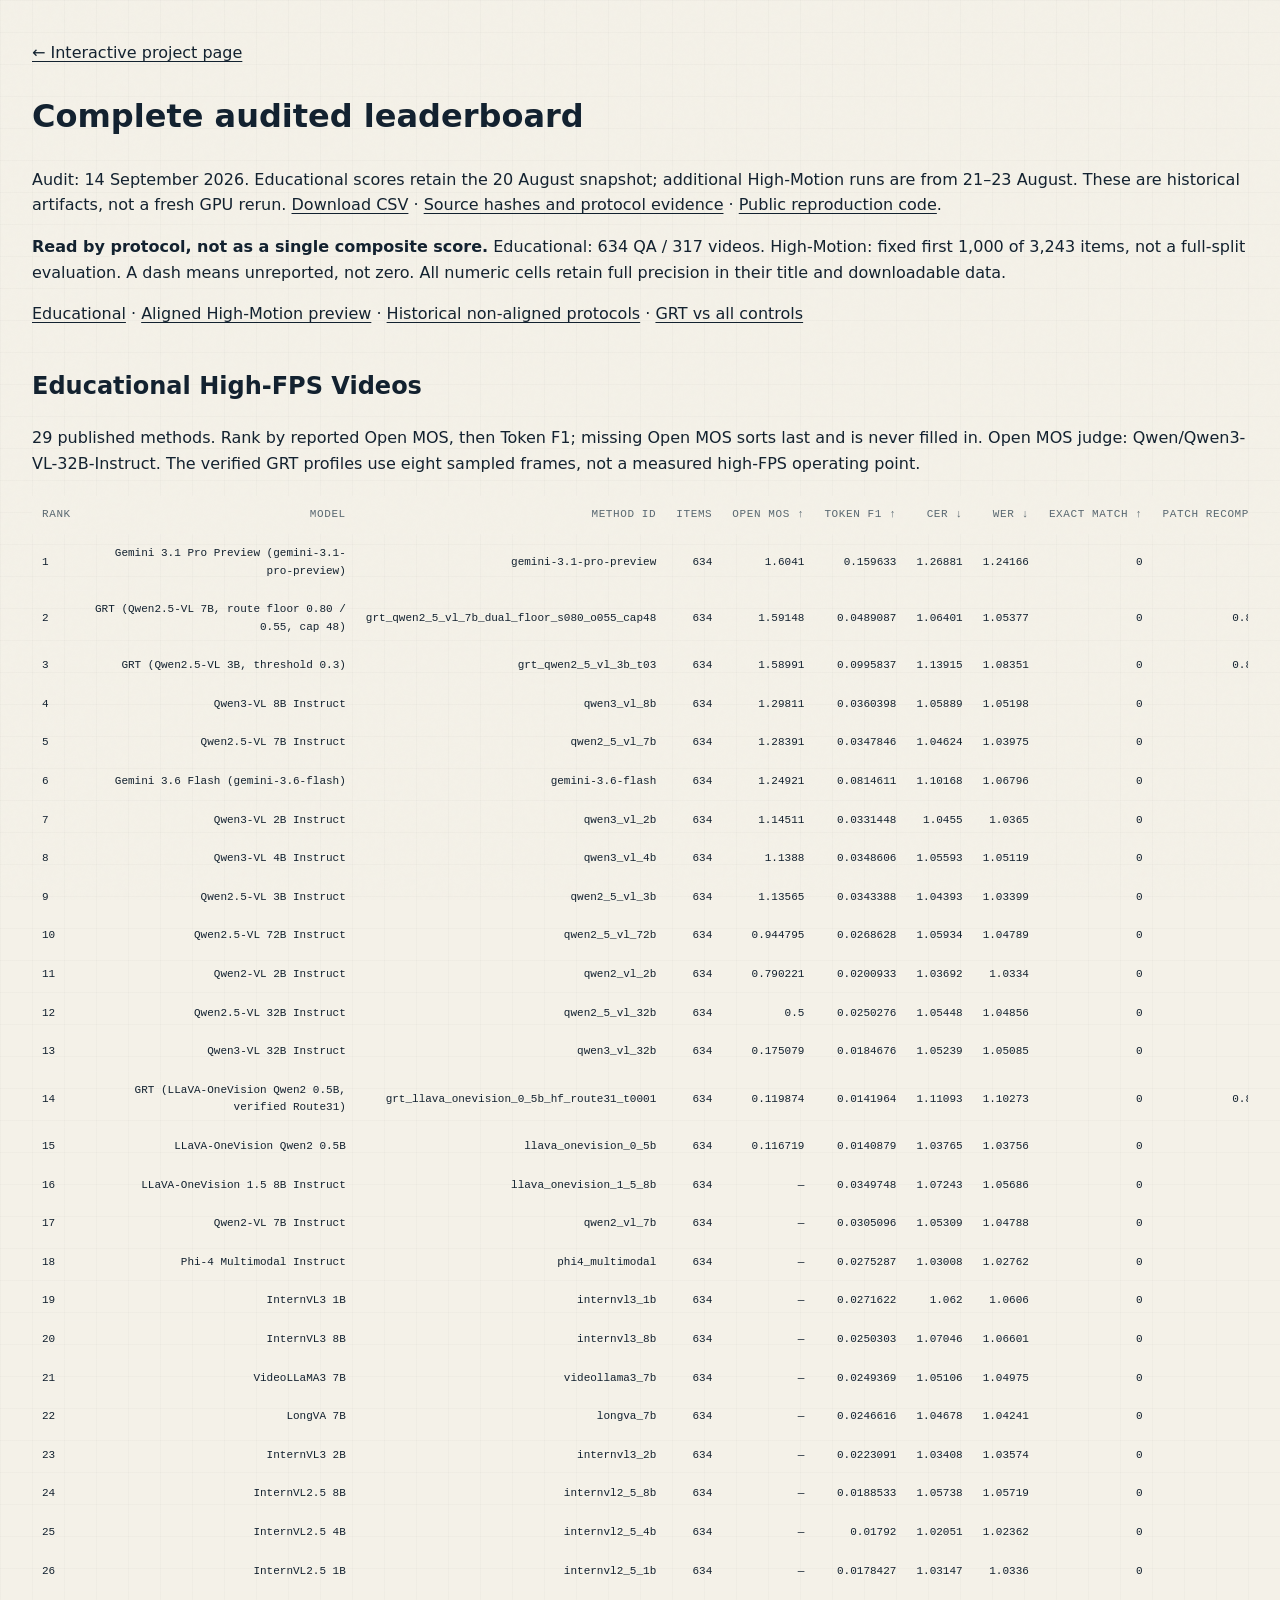
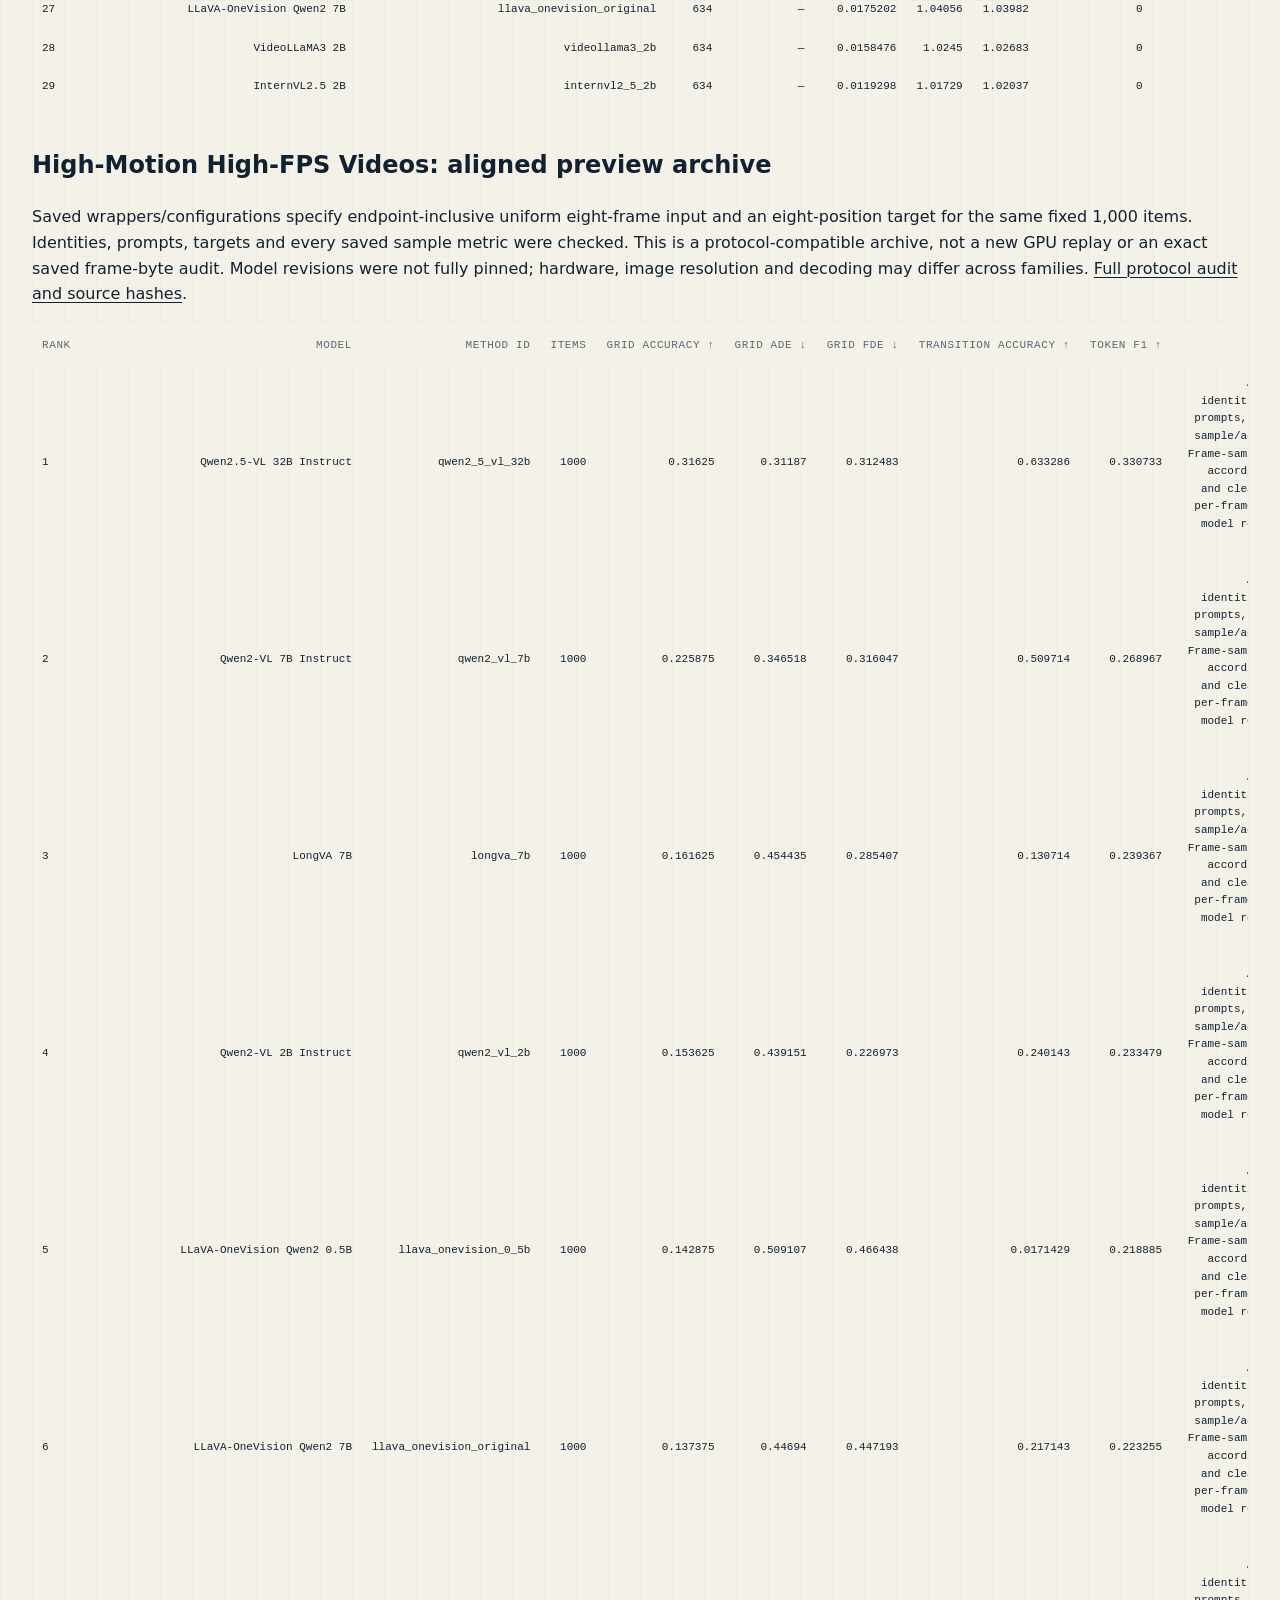
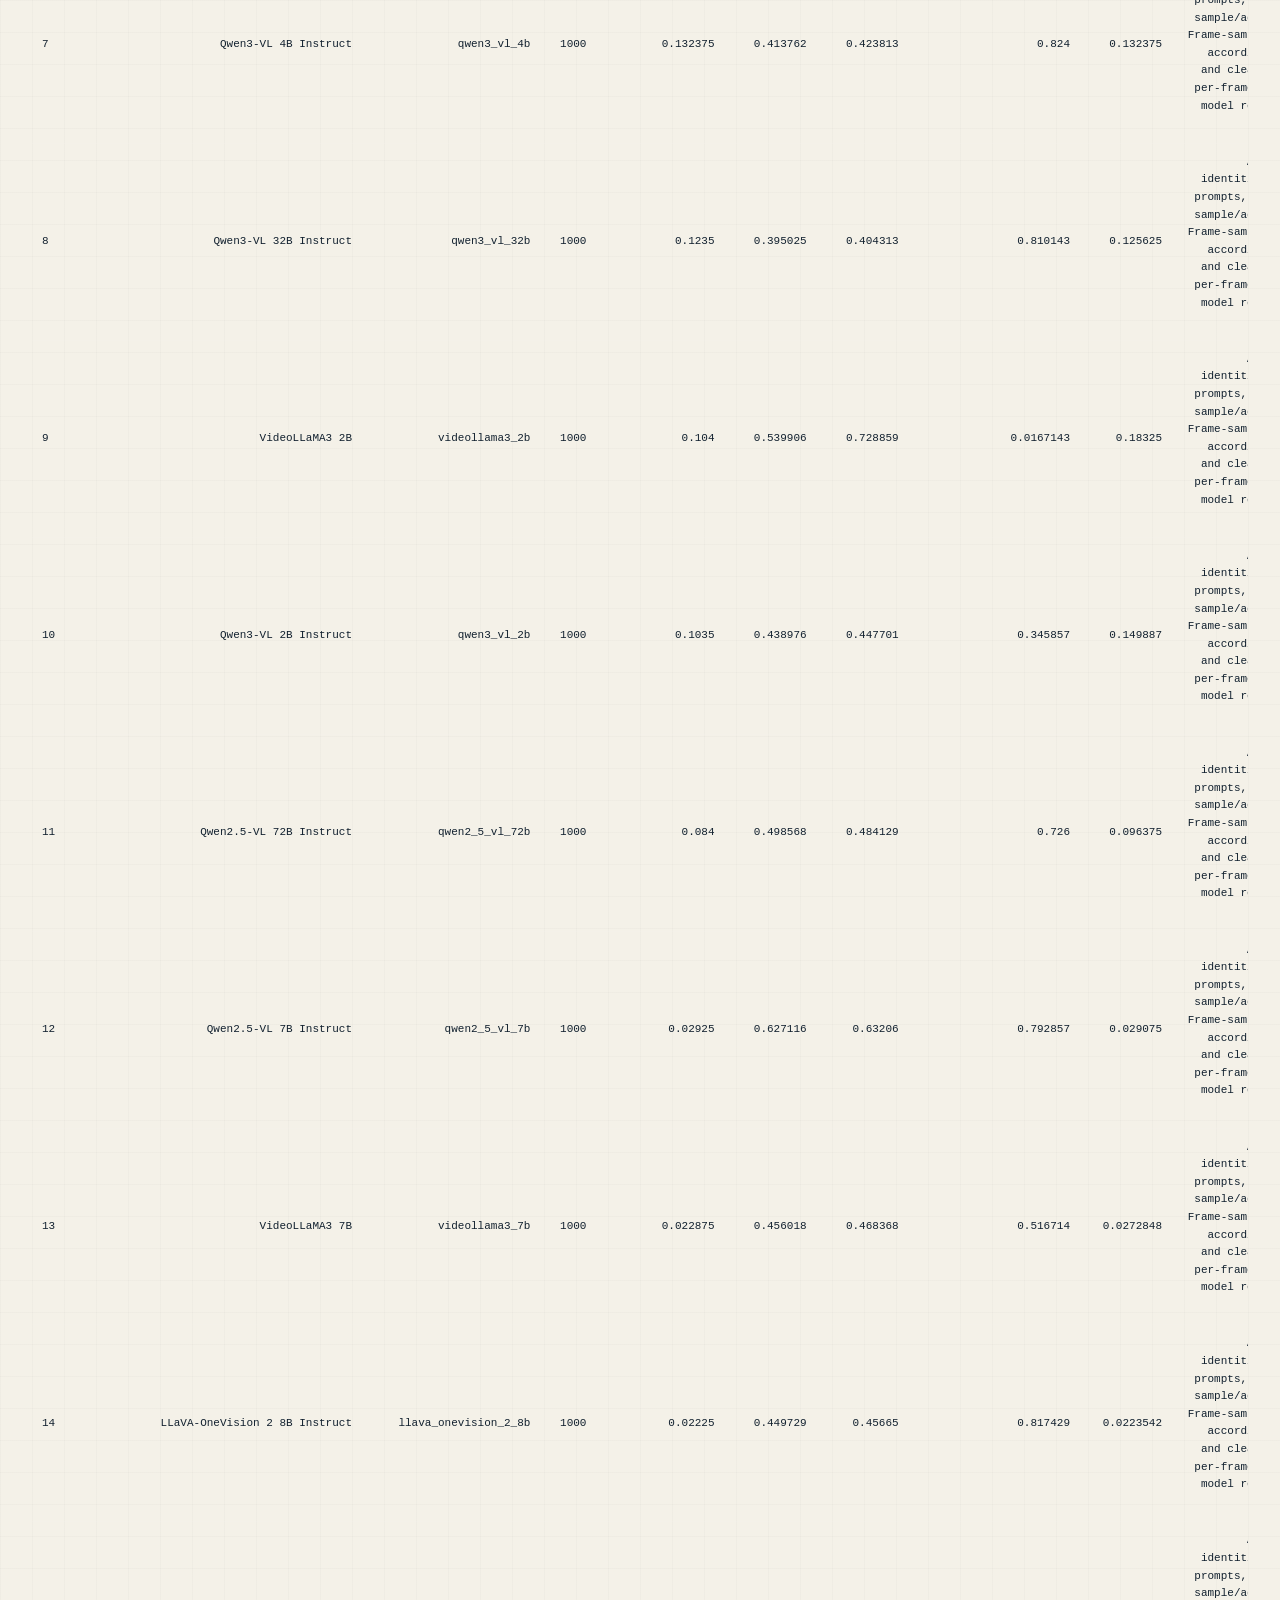
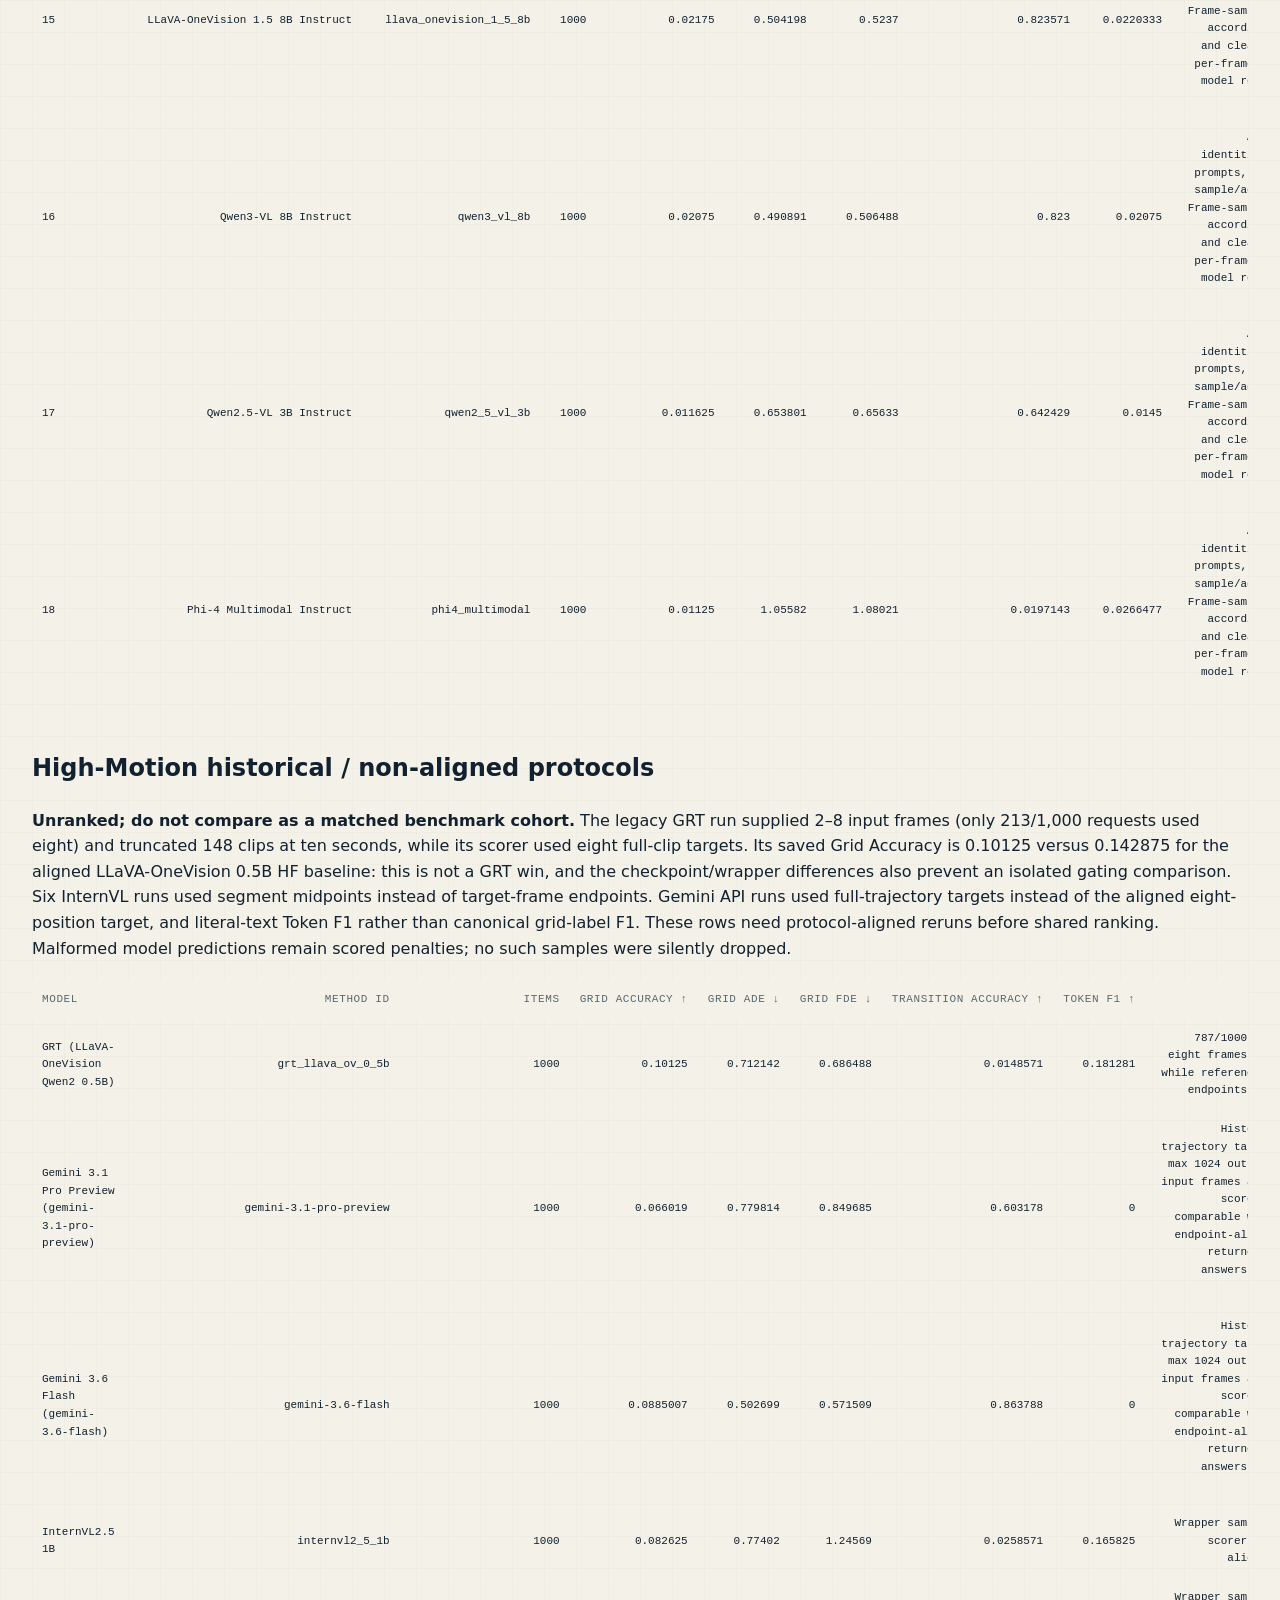
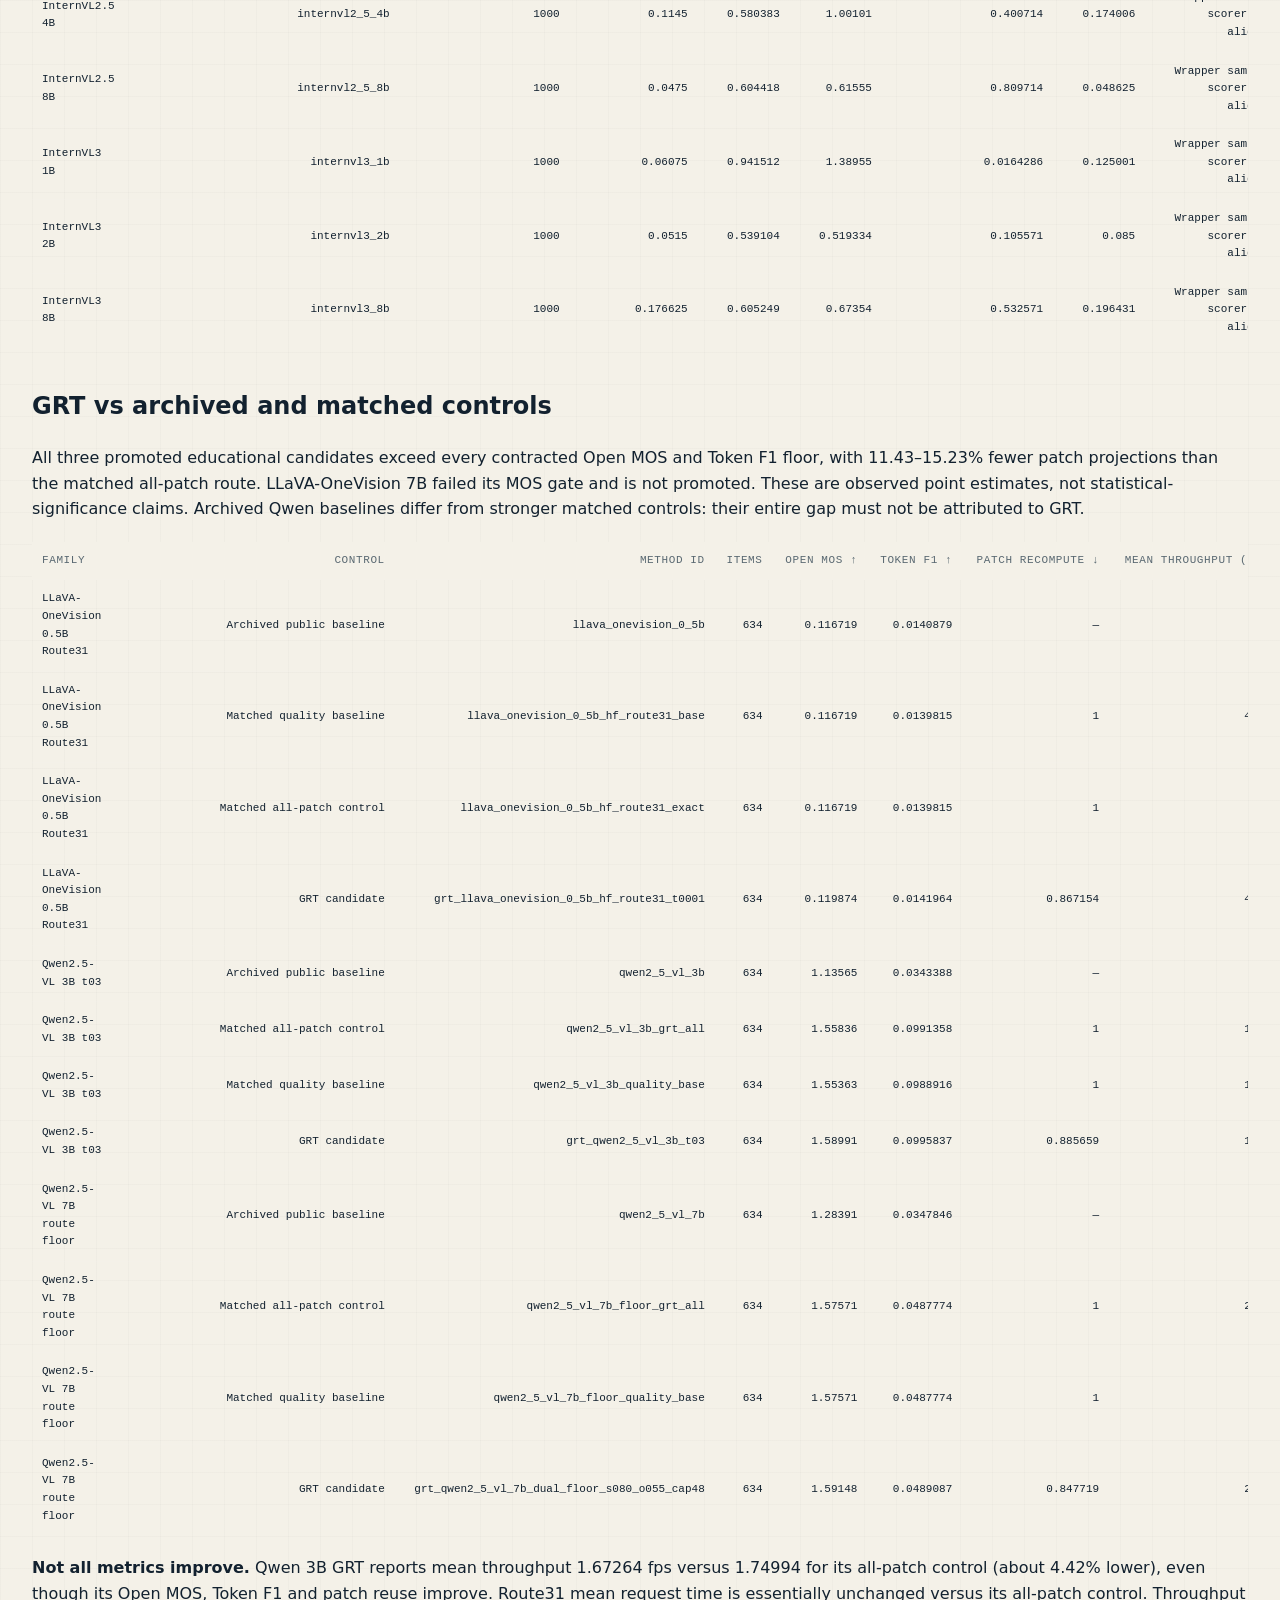
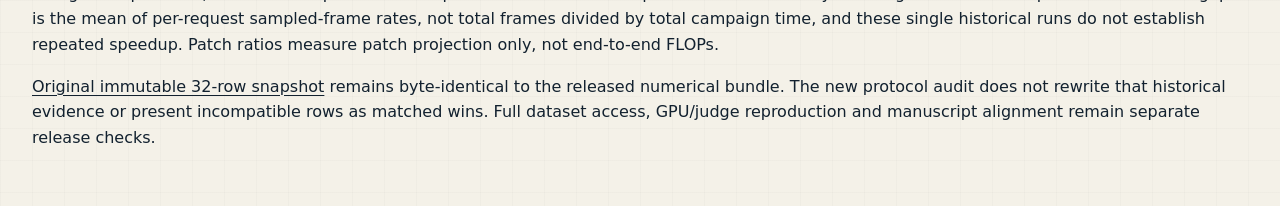
==== leaderboard.html @ 7ae25ba7 "Publish complete audited leaderboard and matched GRT comparisons" ====
<!doctype html><html lang="en"><head><meta charset="utf-8"><meta name="viewport" content="width=device-width,initial-scale=1"><title>DIVE-Bench — Complete Audited Leaderboard</title><link rel="stylesheet" href="styles.css?v=20260914-audit"></head><body><main class="section-shell audit-page">
<a href="index.html#leaderboard">← Interactive project page</a><h1>Complete audited leaderboard</h1>
<p>Audit: 14 September 2026. Educational scores retain the 20 August snapshot; additional High-Motion runs are from 21–23 August. These are historical artifacts, not a fresh GPU rerun. <a href="data/leaderboard-complete.csv">Download CSV</a> · <a href="data/public-audit.json">Source hashes and protocol evidence</a> · <a href="https://github.com/Hai-chao-Zhang/DenseVideoUnderstand/tree/release/dive-bench-minimal">Public reproduction code</a>.</p>
<p><strong>Read by protocol, not as a single composite score.</strong> Educational: 634 QA / 317 videos. High-Motion: fixed first 1,000 of 3,243 items, not a full-split evaluation. A dash means unreported, not zero. All numeric cells retain full precision in their title and downloadable data.</p>
<nav aria-label="Tables"><a href="#educational">Educational</a> · <a href="#highmotion-aligned">Aligned High-Motion preview</a> · <a href="#highmotion-historical">Historical non-aligned protocols</a> · <a href="#grt-controls">GRT vs all controls</a></nav>
<h2 id="educational">Educational High-FPS Videos</h2><p>29 published methods. Rank by reported Open MOS, then Token F1; missing Open MOS sorts last and is never filled in. Open MOS judge: Qwen/Qwen3-VL-32B-Instruct. The verified GRT profiles use eight sampled frames, not a measured high-FPS operating point.</p>
<div class="table-scroll" role="region" tabindex="0" aria-label="29 educational methods; 634 items each"><table><caption>29 educational methods; 634 items each</caption><thead><tr><th scope="col">Rank</th><th scope="col">Model</th><th scope="col">Method ID</th><th scope="col">Items</th><th scope="col">Open MOS ↑</th><th scope="col">Token F1 ↑</th><th scope="col">CER ↓</th><th scope="col">WER ↓</th><th scope="col">Exact match ↑</th><th scope="col">Patch recompute ↓</th><th scope="col">Reference patch compute ↓</th><th scope="col">Sampling density (fps)</th><th scope="col">Mean throughput (fps) ↑</th><th scope="col">Source</th></tr></thead><tbody><tr><td>1</td><td>Gemini 3.1 Pro Preview (gemini-3.1-pro-preview)</td><td>gemini-3.1-pro-preview</td><td>634</td><td title="1.6041">1.6041</td><td title="0.15963300061702457">0.159633</td><td title="1.26881212090543">1.26881</td><td title="1.2416608170285448">1.24166</td><td>0</td><td title="Not reported">—</td><td title="Not reported">—</td><td title="Not reported">—</td><td title="Not reported">—</td><td>gemini</td></tr>
<tr><td>2</td><td>GRT (Qwen2.5-VL 7B, route floor 0.80 / 0.55, cap 48)</td><td>grt_qwen2_5_vl_7b_dual_floor_s080_o055_cap48</td><td>634</td><td title="1.59148">1.59148</td><td title="0.048908690353566486">0.0489087</td><td title="1.0640139878469996">1.06401</td><td title="1.0537656572630532">1.05377</td><td>0</td><td title="0.8477193716603361">0.847719</td><td title="0.8477193716603361">0.847719</td><td title="0.007479167192429035">0.00747917</td><td title="2.4804290173501595">2.48043</td><td>open</td></tr>
<tr><td>3</td><td>GRT (Qwen2.5-VL 3B, threshold 0.3)</td><td>grt_qwen2_5_vl_3b_t03</td><td>634</td><td title="1.58991">1.58991</td><td title="0.09958369460437803">0.0995837</td><td title="1.1391482973183713">1.13915</td><td title="1.0835118420979641">1.08351</td><td>0</td><td title="0.8856587587716475">0.885659</td><td title="0.8856587587716475">0.885659</td><td title="0.007479167192429018">0.00747917</td><td title="1.6726384037854896">1.67264</td><td>open</td></tr>
<tr><td>4</td><td>Qwen3-VL 8B Instruct</td><td>qwen3_vl_8b</td><td>634</td><td title="1.29811">1.29811</td><td title="0.036039834008412965">0.0360398</td><td title="1.0588887332730432">1.05889</td><td title="1.0519802408339594">1.05198</td><td>0</td><td title="Not reported">—</td><td title="Not reported">—</td><td title="Not reported">—</td><td title="Not reported">—</td><td>open</td></tr>
<tr><td>5</td><td>Qwen2.5-VL 7B Instruct</td><td>qwen2_5_vl_7b</td><td>634</td><td title="1.28391">1.28391</td><td title="0.03478459844603571">0.0347846</td><td title="1.0462430278543418">1.04624</td><td title="1.0397471201356405">1.03975</td><td>0</td><td title="Not reported">—</td><td title="Not reported">—</td><td title="Not reported">—</td><td title="Not reported">—</td><td>open</td></tr>
<tr><td>6</td><td>Gemini 3.6 Flash (gemini-3.6-flash)</td><td>gemini-3.6-flash</td><td>634</td><td title="1.24921">1.24921</td><td title="0.08146113759889202">0.0814611</td><td title="1.1016801978435222">1.10168</td><td title="1.0679640573224862">1.06796</td><td>0</td><td title="Not reported">—</td><td title="Not reported">—</td><td title="Not reported">—</td><td title="Not reported">—</td><td>gemini</td></tr>
<tr><td>7</td><td>Qwen3-VL 2B Instruct</td><td>qwen3_vl_2b</td><td>634</td><td title="1.14511">1.14511</td><td title="0.03314477298861916">0.0331448</td><td title="1.0455027913245973">1.0455</td><td title="1.0365009880881166">1.0365</td><td>0</td><td title="Not reported">—</td><td title="Not reported">—</td><td title="Not reported">—</td><td title="Not reported">—</td><td>open</td></tr>
<tr><td>8</td><td>Qwen3-VL 4B Instruct</td><td>qwen3_vl_4b</td><td>634</td><td title="1.1388">1.1388</td><td title="0.03486060433625551">0.0348606</td><td title="1.0559297830448988">1.05593</td><td title="1.0511873568663221">1.05119</td><td>0</td><td title="Not reported">—</td><td title="Not reported">—</td><td title="Not reported">—</td><td title="Not reported">—</td><td>open</td></tr>
<tr><td>9</td><td>Qwen2.5-VL 3B Instruct</td><td>qwen2_5_vl_3b</td><td>634</td><td title="1.13565">1.13565</td><td title="0.03433883131964184">0.0343388</td><td title="1.043925743144367">1.04393</td><td title="1.033987739698653">1.03399</td><td>0</td><td title="Not reported">—</td><td title="Not reported">—</td><td title="Not reported">—</td><td title="Not reported">—</td><td>open</td></tr>
<tr><td>10</td><td>Qwen2.5-VL 72B Instruct</td><td>qwen2_5_vl_72b</td><td>634</td><td title="0.944795">0.944795</td><td title="0.02686277110574796">0.0268628</td><td title="1.059336941355189">1.05934</td><td title="1.047885420247722">1.04789</td><td>0</td><td title="Not reported">—</td><td title="Not reported">—</td><td title="Not reported">—</td><td title="Not reported">—</td><td>open</td></tr>
<tr><td>11</td><td>Qwen2-VL 2B Instruct</td><td>qwen2_vl_2b</td><td>634</td><td title="0.790221">0.790221</td><td title="0.02009328088724416">0.0200933</td><td title="1.0369238650622847">1.03692</td><td title="1.0334005714792545">1.0334</td><td>0</td><td title="Not reported">—</td><td title="Not reported">—</td><td title="Not reported">—</td><td title="Not reported">—</td><td>open</td></tr>
<tr><td>12</td><td>Qwen2.5-VL 32B Instruct</td><td>qwen2_5_vl_32b</td><td>634</td><td title="0.5">0.5</td><td title="0.02502756241563325">0.0250276</td><td title="1.0544758077551875">1.05448</td><td title="1.0485573638968613">1.04856</td><td>0</td><td title="Not reported">—</td><td title="Not reported">—</td><td title="Not reported">—</td><td title="Not reported">—</td><td>open</td></tr>
<tr><td>13</td><td>Qwen3-VL 32B Instruct</td><td>qwen3_vl_32b</td><td>634</td><td title="0.175079">0.175079</td><td title="0.01846755449340384">0.0184676</td><td title="1.0523939762097037">1.05239</td><td title="1.0508510729252385">1.05085</td><td>0</td><td title="Not reported">—</td><td title="Not reported">—</td><td title="Not reported">—</td><td title="Not reported">—</td><td>open</td></tr>
<tr><td>14</td><td>GRT (LLaVA-OneVision Qwen2 0.5B, verified Route31)</td><td>grt_llava_onevision_0_5b_hf_route31_t0001</td><td>634</td><td title="0.119874">0.119874</td><td title="0.014196368250678385">0.0141964</td><td title="1.110933962245626">1.11093</td><td title="1.1027336774485799">1.10273</td><td>0</td><td title="0.8671541327517492">0.867154</td><td title="0.8671541327517492">0.867154</td><td title="0.007479167192429018">0.00747917</td><td title="4.865135906940061">4.86514</td><td>open</td></tr>
<tr><td>15</td><td>LLaVA-OneVision Qwen2 0.5B</td><td>llava_onevision_0_5b</td><td>634</td><td title="0.116719">0.116719</td><td title="0.014087875254888579">0.0140879</td><td title="1.0376504189479812">1.03765</td><td title="1.0375605573912878">1.03756</td><td>0</td><td title="Not reported">—</td><td title="Not reported">—</td><td title="Not reported">—</td><td title="Not reported">—</td><td>open</td></tr>
<tr><td>16</td><td>LLaVA-OneVision 1.5 8B Instruct</td><td>llava_onevision_1_5_8b</td><td>634</td><td title="Not reported">—</td><td title="0.03497477424334058">0.0349748</td><td title="1.0724296597671577">1.07243</td><td title="1.0568565590454495">1.05686</td><td>0</td><td title="Not reported">—</td><td title="Not reported">—</td><td title="Not reported">—</td><td title="Not reported">—</td><td>open</td></tr>
<tr><td>17</td><td>Qwen2-VL 7B Instruct</td><td>qwen2_vl_7b</td><td>634</td><td title="Not reported">—</td><td title="0.03050962641631123">0.0305096</td><td title="1.0530886301628082">1.05309</td><td title="1.0478847813325716">1.04788</td><td>0</td><td title="Not reported">—</td><td title="Not reported">—</td><td title="Not reported">—</td><td title="Not reported">—</td><td>open</td></tr>
<tr><td>18</td><td>Phi-4 Multimodal Instruct</td><td>phi4_multimodal</td><td>634</td><td title="Not reported">—</td><td title="0.027528686731500093">0.0275287</td><td title="1.0300793296372575">1.03008</td><td title="1.0276186962365996">1.02762</td><td>0</td><td title="Not reported">—</td><td title="Not reported">—</td><td title="Not reported">—</td><td title="Not reported">—</td><td>open</td></tr>
<tr><td>19</td><td>InternVL3 1B</td><td>internvl3_1b</td><td>634</td><td title="Not reported">—</td><td title="0.02716220358046363">0.0271622</td><td title="1.062001013014241">1.062</td><td title="1.0606025485342636">1.0606</td><td>0</td><td title="Not reported">—</td><td title="Not reported">—</td><td title="Not reported">—</td><td title="Not reported">—</td><td>open</td></tr>
<tr><td>20</td><td>InternVL3 8B</td><td>internvl3_8b</td><td>634</td><td title="Not reported">—</td><td title="0.02503030545885109">0.0250303</td><td title="1.0704625839346382">1.07046</td><td title="1.0660084753836587">1.06601</td><td>0</td><td title="Not reported">—</td><td title="Not reported">—</td><td title="Not reported">—</td><td title="Not reported">—</td><td>open</td></tr>
<tr><td>21</td><td>VideoLLaMA3 7B</td><td>videollama3_7b</td><td>634</td><td title="Not reported">—</td><td title="0.02493691744497152">0.0249369</td><td title="1.0510580591302532">1.05106</td><td title="1.0497489981549928">1.04975</td><td>0</td><td title="Not reported">—</td><td title="Not reported">—</td><td title="Not reported">—</td><td title="Not reported">—</td><td>open</td></tr>
<tr><td>22</td><td>LongVA 7B</td><td>longva_7b</td><td>634</td><td title="Not reported">—</td><td title="0.024661617889657445">0.0246616</td><td title="1.0467750893746477">1.04678</td><td title="1.0424050061066892">1.04241</td><td>0</td><td title="Not reported">—</td><td title="Not reported">—</td><td title="Not reported">—</td><td title="Not reported">—</td><td>open</td></tr>
<tr><td>23</td><td>InternVL3 2B</td><td>internvl3_2b</td><td>634</td><td title="Not reported">—</td><td title="0.022309056166492085">0.0223091</td><td title="1.0340814107002563">1.03408</td><td title="1.0357447841537042">1.03574</td><td>0</td><td title="Not reported">—</td><td title="Not reported">—</td><td title="Not reported">—</td><td title="Not reported">—</td><td>open</td></tr>
<tr><td>24</td><td>InternVL2.5 8B</td><td>internvl2_5_8b</td><td>634</td><td title="Not reported">—</td><td title="0.018853306384938217">0.0188533</td><td title="1.057382352168392">1.05738</td><td title="1.057194212650538">1.05719</td><td>0</td><td title="Not reported">—</td><td title="Not reported">—</td><td title="Not reported">—</td><td title="Not reported">—</td><td>open</td></tr>
<tr><td>25</td><td>InternVL2.5 4B</td><td>internvl2_5_4b</td><td>634</td><td title="Not reported">—</td><td title="0.017919950359298137">0.01792</td><td title="1.0205119702954106">1.02051</td><td title="1.0236172586536032">1.02362</td><td>0</td><td title="Not reported">—</td><td title="Not reported">—</td><td title="Not reported">—</td><td title="Not reported">—</td><td>open</td></tr>
<tr><td>26</td><td>InternVL2.5 1B</td><td>internvl2_5_1b</td><td>634</td><td title="Not reported">—</td><td title="0.017842716799282916">0.0178427</td><td title="1.0314727804633639">1.03147</td><td title="1.033601478031424">1.0336</td><td>0</td><td title="Not reported">—</td><td title="Not reported">—</td><td title="Not reported">—</td><td title="Not reported">—</td><td>open</td></tr>
<tr><td>27</td><td>LLaVA-OneVision Qwen2 7B</td><td>llava_onevision_original</td><td>634</td><td title="Not reported">—</td><td title="0.01752016317982999">0.0175202</td><td title="1.0405626588277064">1.04056</td><td title="1.039818796076794">1.03982</td><td>0</td><td title="Not reported">—</td><td title="Not reported">—</td><td title="Not reported">—</td><td title="Not reported">—</td><td>open</td></tr>
<tr><td>28</td><td>VideoLLaMA3 2B</td><td>videollama3_2b</td><td>634</td><td title="Not reported">—</td><td title="0.01584763764836983">0.0158476</td><td title="1.0244956136416596">1.0245</td><td title="1.0268283128884375">1.02683</td><td>0</td><td title="Not reported">—</td><td title="Not reported">—</td><td title="Not reported">—</td><td title="Not reported">—</td><td>open</td></tr>
<tr><td>29</td><td>InternVL2.5 2B</td><td>internvl2_5_2b</td><td>634</td><td title="Not reported">—</td><td title="0.011929782390987282">0.0119298</td><td title="1.0172852136789552">1.01729</td><td title="1.0203659095386695">1.02037</td><td>0</td><td title="Not reported">—</td><td title="Not reported">—</td><td title="Not reported">—</td><td title="Not reported">—</td><td>open</td></tr></tbody></table></div>
<h2 id="highmotion-aligned">High-Motion High-FPS Videos: aligned preview archive</h2><p>Saved wrappers/configurations specify endpoint-inclusive uniform eight-frame input and an eight-position target for the same fixed 1,000 items. Identities, prompts, targets and every saved sample metric were checked. This is a protocol-compatible archive, not a new GPU replay or an exact saved frame-byte audit. Model revisions were not fully pinned; hardware, image resolution and decoding may differ across families. <a href="data/highmotion-audit.json">Full protocol audit and source hashes</a>.</p>
<div class="table-scroll" role="region" tabindex="0" aria-label="18 aligned High-Motion methods; 1,000 items each"><table><caption>18 aligned High-Motion methods; 1,000 items each</caption><thead><tr><th scope="col">Rank</th><th scope="col">Model</th><th scope="col">Method ID</th><th scope="col">Items</th><th scope="col">Grid accuracy ↑</th><th scope="col">Grid ADE ↓</th><th scope="col">Grid FDE ↓</th><th scope="col">Transition accuracy ↑</th><th scope="col">Token F1 ↑</th><th scope="col">Protocol / status</th><th scope="col">Source</th></tr></thead><tbody><tr><td>1</td><td>Qwen2.5-VL 32B Instruct</td><td>qwen2_5_vl_32b</td><td>1000</td><td title="0.31625">0.31625</td><td title="0.31187021350306654">0.31187</td><td title="0.3124830699815178">0.312483</td><td title="0.6332857142857143">0.633286</td><td title="0.3307326948828312">0.330733</td><td>Archived 1000/1000 ordered identities, original annotations, prompts, targets and all five per-sample/aggregate metrics verified. Frame-sampling policy is compatible according to saved configuration and clean tracked wrapper source; per-frame decoder hashes and exact model revisions are not archived. Not a fresh GPU rerun.</td><td>open</td></tr>
<tr><td>2</td><td>Qwen2-VL 7B Instruct</td><td>qwen2_vl_7b</td><td>1000</td><td title="0.225875">0.225875</td><td title="0.3465179492345876">0.346518</td><td title="0.3160468098071215">0.316047</td><td title="0.5097142857142857">0.509714</td><td title="0.26896743697479">0.268967</td><td>Archived 1000/1000 ordered identities, original annotations, prompts, targets and all five per-sample/aggregate metrics verified. Frame-sampling policy is compatible according to saved configuration and clean tracked wrapper source; per-frame decoder hashes and exact model revisions are not archived. Not a fresh GPU rerun.</td><td>open</td></tr>
<tr><td>3</td><td>LongVA 7B</td><td>longva_7b</td><td>1000</td><td title="0.161625">0.161625</td><td title="0.4544350263422551">0.454435</td><td title="0.28540666145398175">0.285407</td><td title="0.1307142857142857">0.130714</td><td title="0.23936666666666667">0.239367</td><td>Archived 1000/1000 ordered identities, original annotations, prompts, targets and all five per-sample/aggregate metrics verified. Frame-sampling policy is compatible according to saved configuration and clean tracked wrapper source; per-frame decoder hashes and exact model revisions are not archived. Not a fresh GPU rerun.</td><td>open</td></tr>
<tr><td>4</td><td>Qwen2-VL 2B Instruct</td><td>qwen2_vl_2b</td><td>1000</td><td title="0.153625">0.153625</td><td title="0.4391509338579707">0.439151</td><td title="0.22697336110361055">0.226973</td><td title="0.24014285714285707">0.240143</td><td title="0.23347887488328667">0.233479</td><td>Archived 1000/1000 ordered identities, original annotations, prompts, targets and all five per-sample/aggregate metrics verified. Frame-sampling policy is compatible according to saved configuration and clean tracked wrapper source; per-frame decoder hashes and exact model revisions are not archived. Not a fresh GPU rerun.</td><td>open</td></tr>
<tr><td>5</td><td>LLaVA-OneVision Qwen2 0.5B</td><td>llava_onevision_0_5b</td><td>1000</td><td title="0.142875">0.142875</td><td title="0.5091069196938063">0.509107</td><td title="0.46643800755695713">0.466438</td><td title="0.01714285714285714">0.0171429</td><td title="0.21888529905064952">0.218885</td><td>Archived 1000/1000 ordered identities, original annotations, prompts, targets and all five per-sample/aggregate metrics verified. Frame-sampling policy is compatible according to saved configuration and clean tracked wrapper source; per-frame decoder hashes and exact model revisions are not archived. Not a fresh GPU rerun.</td><td>open</td></tr>
<tr><td>6</td><td>LLaVA-OneVision Qwen2 7B</td><td>llava_onevision_original</td><td>1000</td><td title="0.137375">0.137375</td><td title="0.44693965102762345">0.44694</td><td title="0.44719316784359886">0.447193</td><td title="0.2171428571428571">0.217143</td><td title="0.223255264833206">0.223255</td><td>Archived 1000/1000 ordered identities, original annotations, prompts, targets and all five per-sample/aggregate metrics verified. Frame-sampling policy is compatible according to saved configuration and clean tracked wrapper source; per-frame decoder hashes and exact model revisions are not archived. Not a fresh GPU rerun.</td><td>open</td></tr>
<tr><td>7</td><td>Qwen3-VL 4B Instruct</td><td>qwen3_vl_4b</td><td>1000</td><td title="0.132375">0.132375</td><td title="0.4137622036744973">0.413762</td><td title="0.42381250837750256">0.423813</td><td title="0.824">0.824</td><td title="0.132375">0.132375</td><td>Archived 1000/1000 ordered identities, original annotations, prompts, targets and all five per-sample/aggregate metrics verified. Frame-sampling policy is compatible according to saved configuration and clean tracked wrapper source; per-frame decoder hashes and exact model revisions are not archived. Not a fresh GPU rerun.</td><td>open</td></tr>
<tr><td>8</td><td>Qwen3-VL 32B Instruct</td><td>qwen3_vl_32b</td><td>1000</td><td title="0.1235">0.1235</td><td title="0.3950253602938521">0.395025</td><td title="0.4043133740387499">0.404313</td><td title="0.8101428571428572">0.810143</td><td title="0.125625">0.125625</td><td>Archived 1000/1000 ordered identities, original annotations, prompts, targets and all five per-sample/aggregate metrics verified. Frame-sampling policy is compatible according to saved configuration and clean tracked wrapper source; per-frame decoder hashes and exact model revisions are not archived. Not a fresh GPU rerun.</td><td>open</td></tr>
<tr><td>9</td><td>VideoLLaMA3 2B</td><td>videollama3_2b</td><td>1000</td><td title="0.104">0.104</td><td title="0.539905614056961">0.539906</td><td title="0.7288593787161374">0.728859</td><td title="0.016714285714285713">0.0167143</td><td title="0.18325028011204483">0.18325</td><td>Archived 1000/1000 ordered identities, original annotations, prompts, targets and all five per-sample/aggregate metrics verified. Frame-sampling policy is compatible according to saved configuration and clean tracked wrapper source; per-frame decoder hashes and exact model revisions are not archived. Not a fresh GPU rerun.</td><td>open</td></tr>
<tr><td>10</td><td>Qwen3-VL 2B Instruct</td><td>qwen3_vl_2b</td><td>1000</td><td title="0.1035">0.1035</td><td title="0.43897622358804256">0.438976</td><td title="0.4477007280285228">0.447701</td><td title="0.34585714285714286">0.345857</td><td title="0.14988653846153846">0.149887</td><td>Archived 1000/1000 ordered identities, original annotations, prompts, targets and all five per-sample/aggregate metrics verified. Frame-sampling policy is compatible according to saved configuration and clean tracked wrapper source; per-frame decoder hashes and exact model revisions are not archived. Not a fresh GPU rerun.</td><td>open</td></tr>
<tr><td>11</td><td>Qwen2.5-VL 72B Instruct</td><td>qwen2_5_vl_72b</td><td>1000</td><td title="0.084">0.084</td><td title="0.4985684131201151">0.498568</td><td title="0.4841290595170691">0.484129</td><td title="0.726">0.726</td><td title="0.096375">0.096375</td><td>Archived 1000/1000 ordered identities, original annotations, prompts, targets and all five per-sample/aggregate metrics verified. Frame-sampling policy is compatible according to saved configuration and clean tracked wrapper source; per-frame decoder hashes and exact model revisions are not archived. Not a fresh GPU rerun.</td><td>open</td></tr>
<tr><td>12</td><td>Qwen2.5-VL 7B Instruct</td><td>qwen2_5_vl_7b</td><td>1000</td><td title="0.02925">0.02925</td><td title="0.6271162193588583">0.627116</td><td title="0.632060323494788">0.63206</td><td title="0.7928571428571428">0.792857</td><td title="0.029075000000000004">0.029075</td><td>Archived 1000/1000 ordered identities, original annotations, prompts, targets and all five per-sample/aggregate metrics verified. Frame-sampling policy is compatible according to saved configuration and clean tracked wrapper source; per-frame decoder hashes and exact model revisions are not archived. Not a fresh GPU rerun.</td><td>open</td></tr>
<tr><td>13</td><td>VideoLLaMA3 7B</td><td>videollama3_7b</td><td>1000</td><td title="0.022875">0.022875</td><td title="0.45601813877484937">0.456018</td><td title="0.4683676221702385">0.468368</td><td title="0.5167142857142858">0.516714</td><td title="0.02728475935828877">0.0272848</td><td>Archived 1000/1000 ordered identities, original annotations, prompts, targets and all five per-sample/aggregate metrics verified. Frame-sampling policy is compatible according to saved configuration and clean tracked wrapper source; per-frame decoder hashes and exact model revisions are not archived. Not a fresh GPU rerun.</td><td>open</td></tr>
<tr><td>14</td><td>LLaVA-OneVision 2 8B Instruct</td><td>llava_onevision_2_8b</td><td>1000</td><td title="0.02225">0.02225</td><td title="0.44972882469420067">0.449729</td><td title="0.4566500369747288">0.45665</td><td title="0.8174285714285713">0.817429</td><td title="0.022354166666666668">0.0223542</td><td>Archived 1000/1000 ordered identities, original annotations, prompts, targets and all five per-sample/aggregate metrics verified. Frame-sampling policy is compatible according to saved configuration and clean tracked wrapper source; per-frame decoder hashes and exact model revisions are not archived. Not a fresh GPU rerun.</td><td>open</td></tr>
<tr><td>15</td><td>LLaVA-OneVision 1.5 8B Instruct</td><td>llava_onevision_1_5_8b</td><td>1000</td><td title="0.02175">0.02175</td><td title="0.5041977500138574">0.504198</td><td title="0.5237004583432506">0.5237</td><td title="0.8235714285714284">0.823571</td><td title="0.022033333333333332">0.0220333</td><td>Archived 1000/1000 ordered identities, original annotations, prompts, targets and all five per-sample/aggregate metrics verified. Frame-sampling policy is compatible according to saved configuration and clean tracked wrapper source; per-frame decoder hashes and exact model revisions are not archived. Not a fresh GPU rerun.</td><td>open</td></tr>
<tr><td>16</td><td>Qwen3-VL 8B Instruct</td><td>qwen3_vl_8b</td><td>1000</td><td title="0.02075">0.02075</td><td title="0.49089100982790895">0.490891</td><td title="0.5064880728375344">0.506488</td><td title="0.823">0.823</td><td title="0.02075">0.02075</td><td>Archived 1000/1000 ordered identities, original annotations, prompts, targets and all five per-sample/aggregate metrics verified. Frame-sampling policy is compatible according to saved configuration and clean tracked wrapper source; per-frame decoder hashes and exact model revisions are not archived. Not a fresh GPU rerun.</td><td>open</td></tr>
<tr><td>17</td><td>Qwen2.5-VL 3B Instruct</td><td>qwen2_5_vl_3b</td><td>1000</td><td title="0.011625">0.011625</td><td title="0.6538012159543">0.653801</td><td title="0.656330290227057">0.65633</td><td title="0.6424285714285713">0.642429</td><td title="0.0145">0.0145</td><td>Archived 1000/1000 ordered identities, original annotations, prompts, targets and all five per-sample/aggregate metrics verified. Frame-sampling policy is compatible according to saved configuration and clean tracked wrapper source; per-frame decoder hashes and exact model revisions are not archived. Not a fresh GPU rerun.</td><td>open</td></tr>
<tr><td>18</td><td>Phi-4 Multimodal Instruct</td><td>phi4_multimodal</td><td>1000</td><td title="0.01125">0.01125</td><td title="1.05581984011649">1.05582</td><td title="1.080208712862938">1.08021</td><td title="0.019714285714285715">0.0197143</td><td title="0.026647727272727274">0.0266477</td><td>Archived 1000/1000 ordered identities, original annotations, prompts, targets and all five per-sample/aggregate metrics verified. Frame-sampling policy is compatible according to saved configuration and clean tracked wrapper source; per-frame decoder hashes and exact model revisions are not archived. Not a fresh GPU rerun.</td><td>open</td></tr></tbody></table></div>
<h2 id="highmotion-historical">High-Motion historical / non-aligned protocols</h2><p><strong>Unranked; do not compare as a matched benchmark cohort.</strong> The legacy GRT run supplied 2–8 input frames (only 213/1,000 requests used eight) and truncated 148 clips at ten seconds, while its scorer used eight full-clip targets. Its saved Grid Accuracy is 0.10125 versus 0.142875 for the aligned LLaVA-OneVision 0.5B HF baseline: this is not a GRT win, and the checkpoint/wrapper differences also prevent an isolated gating comparison. Six InternVL runs used segment midpoints instead of target-frame endpoints. Gemini API runs used full-trajectory targets instead of the aligned eight-position target, and literal-text Token F1 rather than canonical grid-label F1. These rows need protocol-aligned reruns before shared ranking. Malformed model predictions remain scored penalties; no such samples were silently dropped.</p>
<div class="table-scroll" role="region" tabindex="0" aria-label="9 historical High-Motion methods, deliberately unranked"><table><caption>9 historical High-Motion methods, deliberately unranked</caption><thead><tr><th scope="col">Model</th><th scope="col">Method ID</th><th scope="col">Items</th><th scope="col">Grid accuracy ↑</th><th scope="col">Grid ADE ↓</th><th scope="col">Grid FDE ↓</th><th scope="col">Transition accuracy ↑</th><th scope="col">Token F1 ↑</th><th scope="col">Protocol / status</th><th scope="col">Source</th></tr></thead><tbody><tr><td>GRT (LLaVA-OneVision Qwen2 0.5B)</td><td>grt_llava_ov_0_5b</td><td>1000</td><td title="0.10125">0.10125</td><td title="0.712142440040729">0.712142</td><td title="0.6864884792587348">0.686488</td><td title="0.014857142857142855">0.0148571</td><td title="0.18128055327025913">0.181281</td><td>787/1000 inputs contain fewer than eight frames;148 clips capped at10sec, while references cover whole-clip eight endpoints. No matched GRT ablation.</td><td>open</td></tr>
<tr><td>Gemini 3.1 Pro Preview (gemini-3.1-pro-preview)</td><td>gemini-3.1-pro-preview</td><td>1000</td><td title="0.06601897790489211">0.066019</td><td title="0.7798144629669007">0.779814</td><td title="0.8496851803840997">0.849685</td><td title="0.603178248289792">0.603178</td><td>0</td><td>Historical API protocol: full-trajectory targets, JSON-answer prompt, max 1024 output tokens and 4–8 sampled input frames at target 4 FPS. Different scorer text normalization; not comparable with canonical eight-frame endpoint-aligned task. All 1000 calls returned; malformed/empty parsed answers were retained in reported means.</td><td>gemini</td></tr>
<tr><td>Gemini 3.6 Flash (gemini-3.6-flash)</td><td>gemini-3.6-flash</td><td>1000</td><td title="0.08850071741772678">0.0885007</td><td title="0.5026989594846982">0.502699</td><td title="0.5715094860334752">0.571509</td><td title="0.8637878798555269">0.863788</td><td>0</td><td>Historical API protocol: full-trajectory targets, JSON-answer prompt, max 1024 output tokens and 4–8 sampled input frames at target 4 FPS. Different scorer text normalization; not comparable with canonical eight-frame endpoint-aligned task. All 1000 calls returned; malformed/empty parsed answers were retained in reported means.</td><td>gemini</td></tr>
<tr><td>InternVL2.5 1B</td><td>internvl2_5_1b</td><td>1000</td><td title="0.082625">0.082625</td><td title="0.7740200084651281">0.77402</td><td title="1.2456937564708708">1.24569</td><td title="0.025857142857142853">0.0258571</td><td title="0.16582469715689713">0.165825</td><td>Wrapper samples segment midpoints but scorer reference uses endpoints; aligned-frame rerun required.</td><td>open</td></tr>
<tr><td>InternVL2.5 4B</td><td>internvl2_5_4b</td><td>1000</td><td title="0.1145">0.1145</td><td title="0.5803833008996817">0.580383</td><td title="1.0010146711885595">1.00101</td><td title="0.4007142857142857">0.400714</td><td title="0.1740060606060606">0.174006</td><td>Wrapper samples segment midpoints but scorer reference uses endpoints; aligned-frame rerun required.</td><td>open</td></tr>
<tr><td>InternVL2.5 8B</td><td>internvl2_5_8b</td><td>1000</td><td title="0.0475">0.0475</td><td title="0.6044177666316182">0.604418</td><td title="0.6155502631595502">0.61555</td><td title="0.8097142857142858">0.809714</td><td title="0.048625">0.048625</td><td>Wrapper samples segment midpoints but scorer reference uses endpoints; aligned-frame rerun required.</td><td>open</td></tr>
<tr><td>InternVL3 1B</td><td>internvl3_1b</td><td>1000</td><td title="0.06075">0.06075</td><td title="0.9415124304496867">0.941512</td><td title="1.3895536924916783">1.38955</td><td title="0.016428571428571428">0.0164286</td><td title="0.12500120957473898">0.125001</td><td>Wrapper samples segment midpoints but scorer reference uses endpoints; aligned-frame rerun required.</td><td>open</td></tr>
<tr><td>InternVL3 2B</td><td>internvl3_2b</td><td>1000</td><td title="0.0515">0.0515</td><td title="0.5391038439465828">0.539104</td><td title="0.5193340442780277">0.519334</td><td title="0.10557142857142855">0.105571</td><td title="0.085">0.085</td><td>Wrapper samples segment midpoints but scorer reference uses endpoints; aligned-frame rerun required.</td><td>open</td></tr>
<tr><td>InternVL3 8B</td><td>internvl3_8b</td><td>1000</td><td title="0.176625">0.176625</td><td title="0.6052488269471503">0.605249</td><td title="0.6735395490582119">0.67354</td><td title="0.5325714285714286">0.532571</td><td title="0.19643055555555558">0.196431</td><td>Wrapper samples segment midpoints but scorer reference uses endpoints; aligned-frame rerun required.</td><td>open</td></tr></tbody></table></div>
<h2 id="grt-controls">GRT vs archived and matched controls</h2><p>All three promoted educational candidates exceed every contracted Open MOS and Token F1 floor, with 11.43–15.23% fewer patch projections than the matched all-patch route. LLaVA-OneVision 7B failed its MOS gate and is not promoted. These are observed point estimates, not statistical-significance claims. Archived Qwen baselines differ from stronger matched controls: their entire gap must not be attributed to GRT.</p>
<div class="table-scroll" role="region" tabindex="0" aria-label="All 12 educational comparison rows; 634 items and eight sampled frames per method"><table><caption>All 12 educational comparison rows; 634 items and eight sampled frames per method</caption><thead><tr><th scope="col">Family</th><th scope="col">Control</th><th scope="col">Method ID</th><th scope="col">Items</th><th scope="col">Open MOS ↑</th><th scope="col">Token F1 ↑</th><th scope="col">Patch recompute ↓</th><th scope="col">Mean throughput (fps) ↑</th><th scope="col">Mean request time (s) ↓</th></tr></thead><tbody><tr><td>LLaVA-OneVision 0.5B Route31</td><td>Archived public baseline</td><td>llava_onevision_0_5b</td><td>634</td><td title="0.1167192429022082">0.116719</td><td title="0.014087875254888587">0.0140879</td><td title="Not reported">—</td><td title="Not reported">—</td><td title="Not reported">—</td></tr>
<tr><td>LLaVA-OneVision 0.5B Route31</td><td>Matched quality baseline</td><td>llava_onevision_0_5b_hf_route31_base</td><td>634</td><td title="0.1167192429022082">0.116719</td><td title="0.01398149132599728">0.0139815</td><td>1</td><td title="4.819282307570976">4.81928</td><td title="2.040101487381706">2.0401</td></tr>
<tr><td>LLaVA-OneVision 0.5B Route31</td><td>Matched all-patch control</td><td>llava_onevision_0_5b_hf_route31_exact</td><td>634</td><td title="0.1167192429022082">0.116719</td><td title="0.01398149132599728">0.0139815</td><td>1</td><td title="4.823898515772871">4.8239</td><td title="2.009076788643532">2.00908</td></tr>
<tr><td>LLaVA-OneVision 0.5B Route31</td><td>GRT candidate</td><td>grt_llava_onevision_0_5b_hf_route31_t0001</td><td>634</td><td title="0.11987381703470032">0.119874</td><td title="0.014196368250678385">0.0141964</td><td title="0.8671541327517492">0.867154</td><td title="4.865135906940061">4.86514</td><td title="2.009110331230287">2.00911</td></tr>
<tr><td>Qwen2.5-VL 3B t03</td><td>Archived public baseline</td><td>qwen2_5_vl_3b</td><td>634</td><td title="1.135646687697161">1.13565</td><td title="0.03433883131964181">0.0343388</td><td title="Not reported">—</td><td title="Not reported">—</td><td title="Not reported">—</td></tr>
<tr><td>Qwen2.5-VL 3B t03</td><td>Matched all-patch control</td><td>qwen2_5_vl_3b_grt_all</td><td>634</td><td title="1.5583596214511042">1.55836</td><td title="0.09913584373152082">0.0991358</td><td>1</td><td title="1.7499402318611985">1.74994</td><td title="5.424607438485809">5.42461</td></tr>
<tr><td>Qwen2.5-VL 3B t03</td><td>Matched quality baseline</td><td>qwen2_5_vl_3b_quality_base</td><td>634</td><td title="1.553627760252366">1.55363</td><td title="0.09889159179657736">0.0988916</td><td>1</td><td title="1.6317214921135637">1.63172</td><td title="5.880135175078864">5.88014</td></tr>
<tr><td>Qwen2.5-VL 3B t03</td><td>GRT candidate</td><td>grt_qwen2_5_vl_3b_t03</td><td>634</td><td title="1.5899053627760253">1.58991</td><td title="0.09958369460437803">0.0995837</td><td title="0.8856587587716475">0.885659</td><td title="1.6726384037854896">1.67264</td><td title="5.7015749968454275">5.70157</td></tr>
<tr><td>Qwen2.5-VL 7B route floor</td><td>Archived public baseline</td><td>qwen2_5_vl_7b</td><td>634</td><td title="1.2839116719242902">1.28391</td><td title="0.03478459844603571">0.0347846</td><td title="Not reported">—</td><td title="Not reported">—</td><td title="Not reported">—</td></tr>
<tr><td>Qwen2.5-VL 7B route floor</td><td>Matched all-patch control</td><td>qwen2_5_vl_7b_floor_grt_all</td><td>634</td><td title="1.5757097791798107">1.57571</td><td title="0.04877739573780698">0.0487774</td><td>1</td><td title="2.466448772870663">2.46645</td><td title="3.3956156119873797">3.39562</td></tr>
<tr><td>Qwen2.5-VL 7B route floor</td><td>Matched quality baseline</td><td>qwen2_5_vl_7b_floor_quality_base</td><td>634</td><td title="1.5757097791798107">1.57571</td><td title="0.04877739573780698">0.0487774</td><td>1</td><td title="2.437303171924289">2.4373</td><td title="3.435501006309151">3.4355</td></tr>
<tr><td>Qwen2.5-VL 7B route floor</td><td>GRT candidate</td><td>grt_qwen2_5_vl_7b_dual_floor_s080_o055_cap48</td><td>634</td><td title="1.5914826498422714">1.59148</td><td title="0.048908690353566486">0.0489087</td><td title="0.8477193716603361">0.847719</td><td title="2.4804290173501595">2.48043</td><td title="3.381258419558356">3.38126</td></tr></tbody></table></div>
<p><strong>Not all metrics improve.</strong> Qwen 3B GRT reports mean throughput 1.67264 fps versus 1.74994 for its all-patch control (about 4.42% lower), even though its Open MOS, Token F1 and patch reuse improve. Route31 mean request time is essentially unchanged versus its all-patch control. Throughput is the mean of per-request sampled-frame rates, not total frames divided by total campaign time, and these single historical runs do not establish repeated speedup. Patch ratios measure patch projection only, not end-to-end FLOPs.</p>
<p><a href="data/leaderboard.js">Original immutable 32-row snapshot</a> remains byte-identical to the released numerical bundle. The new protocol audit does not rewrite that historical evidence or present incompatible rows as matched wins. Full dataset access, GPU/judge reproduction and manuscript alignment remain separate release checks.</p></main></body></html>
---- styles.css ----
:root {
  --paper: #f4f1e8;
  --paper-deep: #e9e4d8;
  --paper-bright: #fbfaf6;
  --ink: #12212f;
  --ink-soft: #40505b;
  --ink-faint: #596871;
  --line: #d6d1c5;
  --line-dark: rgba(244, 241, 232, 0.2);
  --orange: #b9472a;
  --orange-soft: #f4c8b9;
  --teal: #0e6e6a;
  --teal-soft: #b8d8d3;
  --yellow: #eebd43;
  --serif: "Newsreader", Iowan Old Style, Baskerville, Georgia, serif;
  --sans: "DM Sans", Inter, system-ui, -apple-system, BlinkMacSystemFont, "Segoe UI", sans-serif;
  --mono: "DM Mono", "SFMono-Regular", Consolas, monospace;
  --shadow: 0 22px 65px rgba(22, 31, 39, 0.1);
  --radius: 3px;
  --section: min(1240px, calc(100vw - 64px));
}

*,
*::before,
*::after {
  box-sizing: border-box;
}

html {
  scroll-behavior: smooth;
  scroll-padding-top: 92px;
}

body {
  margin: 0;
  color: var(--ink);
  background:
    linear-gradient(rgba(18, 33, 47, 0.018) 1px, transparent 1px),
    linear-gradient(90deg, rgba(18, 33, 47, 0.018) 1px, transparent 1px),
    var(--paper);
  background-size: 32px 32px;
  font-family: var(--sans);
  font-size: 16px;
  line-height: 1.6;
  -webkit-font-smoothing: antialiased;
}

body::before {
  content: "";
  position: fixed;
  inset: 0;
  z-index: 1000;
  pointer-events: none;
  opacity: 0.025;
  background-image: url("data:image/svg+xml,%3Csvg viewBox='0 0 180 180' xmlns='http://www.w3.org/2000/svg'%3E%3Cfilter id='n'%3E%3CfeTurbulence type='fractalNoise' baseFrequency='.8' numOctaves='4' stitchTiles='stitch'/%3E%3C/filter%3E%3Crect width='100%25' height='100%25' filter='url(%23n)' opacity='.7'/%3E%3C/svg%3E");
}

a {
  color: inherit;
  text-decoration-thickness: 1px;
  text-underline-offset: 3px;
}

button,
input,
select {
  font: inherit;
}

button,
a {
  -webkit-tap-highlight-color: transparent;
}

:focus-visible {
  outline: 2px solid var(--paper-bright);
  outline-offset: 2px;
  box-shadow: 0 0 0 5px var(--ink) !important;
}

::selection {
  color: var(--paper-bright);
  background: var(--teal);
}

.skip-link {
  position: fixed;
  left: 16px;
  top: 12px;
  z-index: 2000;
  padding: 9px 14px;
  color: var(--paper-bright);
  background: var(--ink);
  transform: translateY(-160%);
  transition: transform 0.2s;
}

.skip-link:focus {
  transform: translateY(0);
}

.sr-only {
  position: absolute;
  width: 1px;
  height: 1px;
  padding: 0;
  margin: -1px;
  overflow: hidden;
  clip: rect(0, 0, 0, 0);
  white-space: nowrap;
  border: 0;
}

.section-shell {
  width: var(--section);
  margin-inline: auto;
}

.section-heading > *,
.track-card > *,
.pipeline > *,
.leaderboard-heading > *,
.leaderboard-toolbar > *,
.metric-glossary > *,
.code-layout > *,
.citation-layout > *,
.footer-inner > * {
  min-width: 0;
}

.site-header {
  position: sticky;
  top: 0;
  z-index: 100;
  display: flex;
  align-items: center;
  justify-content: space-between;
  min-height: 72px;
  padding: 0 max(32px, calc((100vw - 1240px) / 2));
  border-bottom: 1px solid rgba(18, 33, 47, 0.15);
  background: rgba(244, 241, 232, 0.9);
  backdrop-filter: blur(18px);
}

.brand {
  display: inline-flex;
  gap: 10px;
  align-items: center;
  color: var(--ink);
  font-size: 18px;
  font-weight: 700;
  letter-spacing: -0.02em;
  text-decoration: none;
}

.brand-mark {
  display: grid;
  width: 31px;
  height: 31px;
  place-items: center;
  border-radius: 50%;
  color: var(--paper-bright);
  background: var(--ink);
  font-family: var(--serif);
  font-size: 21px;
  font-style: italic;
  font-weight: 600;
}

.brand-light {
  color: var(--ink-soft);
  font-weight: 500;
}

.site-nav {
  display: flex;
  gap: 30px;
  align-items: center;
}

.site-nav a {
  position: relative;
  font-size: 13px;
  font-weight: 600;
  letter-spacing: 0.02em;
  text-decoration: none;
}

.site-nav a:not(.nav-paper)::after {
  content: "";
  position: absolute;
  right: 0;
  bottom: -5px;
  left: 0;
  height: 1px;
  background: var(--ink);
  transform: scaleX(0);
  transform-origin: right;
  transition: transform 0.25s ease;
}

.site-nav a:hover::after {
  transform: scaleX(1);
  transform-origin: left;
}

.nav-paper {
  padding: 8px 13px;
  border: 1px solid var(--ink);
  transition: color 0.2s, background 0.2s;
}

.nav-paper:hover {
  color: var(--paper-bright);
  background: var(--ink);
}

.nav-toggle {
  display: none;
}

.hero {
  display: grid;
  grid-template-columns: minmax(0, 1.05fr) minmax(420px, 0.95fr);
  gap: clamp(50px, 7vw, 112px);
  align-items: center;
  min-height: 760px;
  padding-block: 86px 96px;
}

.eyebrow,
.section-kicker,
.mini-label,
.track-label {
  font-family: var(--mono);
  text-transform: uppercase;
  letter-spacing: 0.115em;
}

.eyebrow {
  display: flex;
  gap: 9px;
  align-items: center;
  margin-bottom: 22px;
  color: var(--teal);
  font-size: 11px;
  font-weight: 500;
}

.eyebrow-dot {
  width: 7px;
  height: 7px;
  border-radius: 50%;
  background: var(--orange);
  box-shadow: 0 0 0 5px var(--orange-soft);
}

.hero h1 {
  max-width: 760px;
  margin: 0;
  font-family: var(--serif);
  font-size: clamp(58px, 6.2vw, 94px);
  font-weight: 500;
  letter-spacing: -0.055em;
  line-height: 0.91;
}

.hero h1 em {
  color: var(--orange);
  font-weight: 500;
}

.hero-lead {
  max-width: 675px;
  margin: 32px 0 30px;
  color: var(--ink-soft);
  font-size: clamp(18px, 1.8vw, 22px);
  line-height: 1.5;
}

.hero-actions {
  display: flex;
  flex-wrap: wrap;
  gap: 11px;
  align-items: center;
}

.button {
  display: inline-flex;
  gap: 12px;
  align-items: center;
  min-height: 48px;
  padding: 11px 18px;
  font-size: 13px;
  font-weight: 600;
  text-decoration: none;
  transition: transform 0.2s, box-shadow 0.2s, color 0.2s, background 0.2s;
}

.button:hover {
  transform: translateY(-2px);
}

.button-primary {
  color: var(--paper-bright);
  background: var(--ink);
  box-shadow: 5px 5px 0 var(--orange);
}

.button-primary:hover {
  box-shadow: 8px 8px 0 var(--orange);
}

.button-secondary {
  border: 1px solid var(--ink);
  background: var(--paper-bright);
}

.button-secondary:hover {
  color: var(--paper-bright);
  background: var(--teal);
}

.button-disabled,
.button-disabled:hover {
  color: var(--ink-faint);
  border-color: var(--line);
  background: var(--paper-deep);
  box-shadow: none;
  cursor: not-allowed;
  transform: none;
}

.button-text {
  padding-inline: 10px;
  color: var(--ink-soft);
  text-decoration: underline;
  text-decoration-color: var(--line);
}

.hero-meta {
  margin: 34px 0 4px;
  font-size: 13px;
  font-weight: 600;
}

.affiliations {
  margin: 0;
  color: var(--ink-faint);
  font-size: 11px;
}

.hero-visual {
  position: relative;
  padding: 24px;
  border: 1px solid rgba(18, 33, 47, 0.21);
  background: var(--paper-bright);
  box-shadow: 16px 18px 0 var(--teal-soft), var(--shadow);
}

.hero-visual::before,
.hero-visual::after {
  content: "";
  position: absolute;
  width: 12px;
  height: 12px;
  border-radius: 50%;
  background: var(--orange);
}

.hero-visual::before {
  top: -6px;
  right: 55px;
}

.hero-visual::after {
  right: -6px;
  bottom: 105px;
  background: var(--yellow);
}

.visual-label {
  /* Decorative timeline scale; excluded from the readable UI text minimum. */
  display: flex;
  justify-content: space-between;
  margin-bottom: 10px;
  color: var(--ink-faint);
  font-family: var(--mono);
  font-size: 9px;
}

.filmstrip {
  display: grid;
  grid-template-columns: repeat(5, 1fr);
  gap: 5px;
  padding: 12px 8px;
  border-block: 8px dotted var(--ink);
  background: var(--ink);
}

.frame {
  position: relative;
  aspect-ratio: 1.24;
  overflow: hidden;
  background: var(--paper-deep);
}

.frame::before,
.frame::after {
  content: "";
  position: absolute;
}

.frame::before {
  inset: 19% 14% 30%;
  border: 1px solid rgba(18, 33, 47, 0.35);
}

.frame::after {
  right: 14%;
  bottom: 16%;
  left: 14%;
  height: 3px;
  background: currentColor;
  box-shadow: 0 7px 0 currentColor;
  opacity: 0.4;
}

.frame span {
  /* The containing filmstrip is aria-hidden and these labels are decorative. */
  position: absolute;
  right: 5px;
  bottom: 3px;
  z-index: 1;
  color: var(--ink);
  font-family: var(--mono);
  font-size: 6px;
  text-transform: uppercase;
}

.frame-a { color: var(--teal); background: #d5e4dc; }
.frame-b { color: var(--orange); background: #ead9c9; }
.frame-c { color: var(--yellow); background: #dfe3dc; }
.frame-d { color: var(--teal); background: #d4dce3; }
.frame-e { color: var(--orange); background: #eadccf; }

.sampling-curve {
  display: block;
  width: 100%;
  height: auto;
  margin-top: 9px;
}

.curve-axis {
  stroke: var(--line);
  stroke-width: 1;
}

.curve-line {
  fill: none;
  stroke: url("#signal");
  stroke-width: 4;
  stroke-linecap: round;
}

.sample-points circle {
  fill: var(--paper-bright);
  stroke: var(--ink);
  stroke-width: 3;
}

.sampling-curve text {
  fill: var(--ink-faint);
  font-family: var(--mono);
  font-size: 11px;
  letter-spacing: 0.05em;
}

.visual-note {
  display: grid;
  grid-template-columns: auto 1fr auto 1fr;
  gap: 12px;
  align-items: center;
  padding: 17px 19px;
  color: var(--paper-bright);
  background: var(--ink);
  font-size: 11px;
  line-height: 1.45;
}

.visual-note strong {
  color: var(--teal-soft);
  font-size: 11px;
}

.pulse {
  width: 8px;
  height: 8px;
  border-radius: 50%;
  background: var(--orange);
  box-shadow: 0 0 0 5px rgba(223, 93, 59, 0.2);
}

.visual-arrow {
  color: var(--yellow);
  font-size: 20px;
}

.stat-band {
  color: var(--paper-bright);
  background: var(--ink);
}

.stat-band-inner {
  display: grid;
  grid-template-columns: repeat(4, 1fr);
  width: var(--section);
  margin-inline: auto;
}

.stat {
  display: flex;
  min-height: 132px;
  padding: 24px 28px;
  border-left: 1px solid var(--line-dark);
  flex-direction: column;
  justify-content: center;
}

.stat:last-child {
  border-right: 1px solid var(--line-dark);
}

.stat strong {
  font-family: var(--serif);
  font-size: 38px;
  font-weight: 500;
  letter-spacing: -0.03em;
  line-height: 1;
}

.stat span {
  margin-top: 9px;
  color: #aab5bb;
  font-family: var(--mono);
  font-size: 11px;
  letter-spacing: 0.08em;
  text-transform: uppercase;
}

.benchmark-section,
.leaderboard-section,
.evaluate-section {
  padding-block: 128px;
}

.section-kicker {
  display: flex;
  gap: 16px;
  align-items: center;
  margin-bottom: 24px;
  color: var(--orange);
  font-size: 11px;
  font-weight: 500;
}

.section-kicker::after {
  content: "";
  width: 66px;
  height: 1px;
  background: currentColor;
}

.section-heading {
  display: grid;
  grid-template-columns: minmax(0, 1.1fr) minmax(320px, 0.65fr);
  gap: 80px;
  align-items: end;
  margin-bottom: 62px;
}

.section-heading h2,
.citation-layout h2 {
  margin: 0;
  font-family: var(--serif);
  font-size: clamp(46px, 5vw, 72px);
  font-weight: 500;
  letter-spacing: -0.045em;
  line-height: 0.98;
}

.section-heading > p,
.section-heading > div > p {
  margin: 0;
  color: var(--ink-soft);
  font-size: 17px;
  line-height: 1.65;
}

.track-grid {
  display: grid;
  grid-template-columns: 1fr 1fr;
  gap: 20px;
}

.track-card {
  position: relative;
  display: grid;
  grid-template-columns: 52px 1fr;
  min-height: 430px;
  padding: 40px;
  overflow: hidden;
  border: 1px solid var(--line);
  background: var(--paper-bright);
  box-shadow: 0 12px 36px rgba(22, 31, 39, 0.05);
}

.track-card::after {
  content: "";
  position: absolute;
  right: -65px;
  bottom: -65px;
  width: 190px;
  height: 190px;
  border: 1px solid currentColor;
  border-radius: 50%;
  opacity: 0.16;
}

.track-lpm { color: var(--teal); }
.track-motion { color: var(--orange); }

.track-index {
  display: grid;
  width: 30px;
  height: 30px;
  place-items: center;
  border: 1px solid currentColor;
  border-radius: 50%;
  font-family: var(--mono);
  font-size: 11px;
}

.track-label {
  margin: 4px 0 18px;
  font-size: 11px;
  font-weight: 500;
}

.track-card h3 {
  max-width: 440px;
  margin: 0 0 18px;
  color: var(--ink);
  font-family: var(--serif);
  font-size: clamp(30px, 3vw, 42px);
  font-weight: 500;
  letter-spacing: -0.035em;
  line-height: 1.06;
}

.track-card p:not(.track-label) {
  max-width: 490px;
  color: var(--ink-soft);
  font-size: 14px;
}

.tag-list {
  display: flex;
  flex-wrap: wrap;
  gap: 7px;
  padding: 0;
  margin: 25px 0 55px;
  list-style: none;
}

.tag-list li {
  padding: 5px 9px;
  border: 1px solid var(--line);
  color: var(--ink-soft);
  background: var(--paper);
  font-family: var(--mono);
  font-size: 11px;
  letter-spacing: 0.08em;
  text-transform: uppercase;
}

.track-metric {
  position: absolute;
  right: 40px;
  bottom: 36px;
  left: 92px;
  display: flex;
  align-items: baseline;
  justify-content: space-between;
  padding-top: 14px;
  border-top: 1px solid var(--line);
  color: var(--ink);
}

.track-metric span {
  color: var(--ink-faint);
  font-family: var(--mono);
  font-size: 11px;
  letter-spacing: 0.07em;
  text-transform: uppercase;
}

.track-metric strong {
  font-size: 12px;
}

.benchmark-figure {
  margin: 82px 0 0;
  padding: 18px;
  border: 1px solid var(--line);
  background: var(--paper-bright);
  box-shadow: var(--shadow);
}

.benchmark-figure img {
  display: block;
  width: 100%;
  height: auto;
}

.benchmark-figure figcaption {
  padding: 13px 3px 0;
  color: var(--ink-faint);
  font-size: 11px;
}

.benchmark-figure figcaption span {
  color: var(--ink);
  font-family: var(--mono);
  font-size: 11px;
  text-transform: uppercase;
}

.method-section {
  padding-block: 128px;
  color: var(--paper-bright);
  background:
    radial-gradient(circle at 80% 20%, rgba(23, 125, 120, 0.22), transparent 28%),
    var(--ink);
}

.section-kicker-light {
  color: var(--yellow);
}

.section-heading-light > p {
  color: #aeb9bf;
}

.pipeline {
  display: grid;
  grid-template-columns: minmax(150px, 1fr) 100px minmax(170px, 1fr) 100px minmax(170px, 1fr) 100px minmax(150px, 1fr);
  align-items: center;
  padding-block: 58px 48px;
  border-block: 1px solid var(--line-dark);
}

.pipeline-node {
  position: relative;
  min-height: 265px;
  padding: 28px 23px;
  border: 1px solid var(--line-dark);
  background: rgba(255, 255, 255, 0.035);
}

.pipeline-node h3 {
  margin: 25px 0 5px;
  font-family: var(--serif);
  font-size: 23px;
  font-weight: 500;
}

.pipeline-node p {
  margin: 0;
  color: #9eabb3;
  font-size: 11px;
  line-height: 1.5;
}

.node-number {
  color: var(--yellow);
  font-family: var(--mono);
  font-size: 11px;
}

.pipeline-link {
  color: #89969d;
  text-align: center;
}

.pipeline-link span {
  display: block;
  margin-bottom: 6px;
  font-family: var(--mono);
  font-size: 11px;
  line-height: 1.25;
  letter-spacing: 0.04em;
  text-transform: uppercase;
}

.pipeline-link svg {
  width: 76px;
  fill: none;
  stroke: var(--orange);
  stroke-width: 1.5;
}

.mini-frames {
  position: relative;
  width: 102px;
  height: 74px;
  margin-top: 26px;
}

.mini-frames i {
  position: absolute;
  width: 72px;
  height: 51px;
  border: 1px solid var(--teal-soft);
  background: var(--ink);
}

.mini-frames i:nth-child(1) { top: 20px; left: 28px; opacity: 0.45; }
.mini-frames i:nth-child(2) { top: 10px; left: 14px; opacity: 0.7; }
.mini-frames i:nth-child(3) { top: 0; left: 0; background: linear-gradient(145deg, var(--teal) 0 30%, transparent 30% 70%, var(--orange) 70%); }

.gate-grid {
  display: grid;
  grid-template-columns: repeat(3, 22px);
  gap: 4px;
  width: max-content;
  margin-top: 27px;
  padding: 8px;
  border: 1px solid var(--line-dark);
}

.gate-grid i {
  width: 22px;
  height: 22px;
  background: rgba(255, 255, 255, 0.08);
}

.gate-grid i:nth-child(2),
.gate-grid i:nth-child(5),
.gate-grid i:nth-child(6) { background: var(--orange); }
.gate-grid i:nth-child(9) { background: var(--yellow); }

.token-stack {
  display: flex;
  gap: 5px;
  align-items: end;
  height: 72px;
  margin-top: 27px;
}

.token-stack i {
  width: 13px;
  border-radius: 10px 10px 2px 2px;
  background: var(--teal);
}
.token-stack i:nth-child(1) { height: 31px; opacity: 0.4; }
.token-stack i:nth-child(2) { height: 55px; opacity: 0.7; }
.token-stack i:nth-child(3) { height: 70px; background: var(--orange); }
.token-stack i:nth-child(4) { height: 44px; opacity: 0.65; }
.token-stack i:nth-child(5) { height: 22px; opacity: 0.35; }

.answer-lines {
  display: grid;
  gap: 8px;
  width: 91px;
  margin-top: 36px;
}

.answer-lines i {
  height: 4px;
  background: var(--paper-bright);
}
.answer-lines i:nth-child(2) { width: 68px; background: var(--teal-soft); }
.answer-lines i:nth-child(3) { width: 79px; background: var(--orange-soft); }

.method-notes {
  display: grid;
  grid-template-columns: repeat(3, 1fr);
  gap: 50px;
  padding-top: 42px;
}

.method-notes span {
  color: var(--yellow);
  font-family: var(--mono);
  font-size: 11px;
  letter-spacing: 0.09em;
  text-transform: uppercase;
}

.method-notes p {
  margin: 10px 0 0;
  color: #aeb9bf;
  font-size: 12px;
}

.leaderboard-section {
  padding-bottom: 105px;
}

.leaderboard-heading {
  grid-template-columns: minmax(0, 1fr) auto;
  align-items: center;
}

.leaderboard-heading > div:first-child {
  display: grid;
  grid-template-columns: 1.1fr 0.6fr;
  gap: 70px;
  align-items: end;
}

.snapshot {
  display: flex;
  gap: 12px;
  align-items: center;
  min-width: 200px;
  padding: 12px 15px;
  border: 1px solid var(--line);
  background: var(--paper-bright);
}

.snapshot-dot {
  width: 9px;
  height: 9px;
  border-radius: 50%;
  background: var(--teal);
  box-shadow: 0 0 0 5px var(--teal-soft);
}

.snapshot strong,
.snapshot span {
  display: block;
  font-size: 11px;
}

.snapshot strong {
  font-family: var(--mono);
  letter-spacing: 0.06em;
  text-transform: uppercase;
}

.snapshot span {
  color: var(--ink-faint);
}

.leader-summary {
  display: grid;
  grid-template-columns: repeat(3, 1fr);
  gap: 1px;
  margin-bottom: 18px;
  border: 1px solid var(--line);
  background: var(--line);
}

#grt-family-qualification-list {
  grid-template-columns: repeat(4, minmax(0, 1fr));
  padding: 0;
  list-style: none;
}

#grt-family-qualification-list .summary-card {
  min-width: 0;
  overflow-wrap: anywhere;
}

.summary-card {
  min-height: 125px;
  padding: 22px 25px;
  background: var(--paper-bright);
}

.summary-card span {
  color: var(--ink-faint);
  font-family: var(--mono);
  font-size: 11px;
  letter-spacing: 0.08em;
  overflow-wrap: anywhere;
  text-transform: uppercase;
}

.summary-card strong {
  display: block;
  margin-top: 9px;
  font-family: var(--serif);
  font-size: 21px;
  font-weight: 500;
  line-height: 1.15;
}

.summary-card small {
  display: block;
  margin-top: 6px;
  color: var(--teal);
  font-family: var(--mono);
  font-size: 11px;
}

.leaderboard-panel {
  border: 1px solid var(--line);
  background: var(--paper-bright);
  box-shadow: var(--shadow);
}

.leaderboard-toolbar {
  display: flex;
  gap: 24px;
  align-items: center;
  justify-content: space-between;
  min-height: 76px;
  padding: 13px 16px 13px 22px;
  border-bottom: 1px solid var(--line);
}

.track-tabs {
  display: flex;
  gap: 5px;
}

.track-tab,
.code-tab {
  border: 0;
  color: var(--ink-soft);
  background: transparent;
  cursor: pointer;
}

.track-tab {
  padding: 9px 12px;
  font-size: 11px;
  font-weight: 600;
}

.track-tab span {
  margin-left: 7px;
  padding: 2px 5px;
  color: var(--ink-faint);
  background: var(--paper-deep);
  font-family: var(--mono);
  font-size: 11px;
}

.track-tab.is-active {
  color: var(--paper-bright);
  background: var(--ink);
}

.track-tab.is-active span {
  color: var(--ink);
  background: var(--yellow);
}

.leaderboard-filters {
  display: flex;
  gap: 8px;
}

.search-field,
.source-field {
  position: relative;
  display: flex;
  align-items: center;
  min-height: 40px;
  border: 1px solid var(--line);
  background: var(--paper);
}

.search-field svg {
  width: 16px;
  margin-left: 12px;
  fill: none;
  stroke: var(--ink-faint);
  stroke-width: 1.5;
}

.search-field input,
.source-field select {
  border: 0;
  outline: 0;
  color: var(--ink);
  background: transparent;
  font-size: 11px;
}

.search-field input {
  width: 170px;
  padding: 9px 12px 9px 8px;
}

.source-field select {
  min-width: 122px;
  padding: 9px 28px 9px 11px;
  cursor: pointer;
}

.table-scroll {
  max-width: 100%;
  overflow-x: auto;
  scrollbar-color: var(--ink-faint) var(--paper-deep);
}

table {
  width: 100%;
  min-width: 1460px;
  border-collapse: collapse;
  font-variant-numeric: tabular-nums;
}

table caption {
  position: absolute;
  width: 1px;
  height: 1px;
  overflow: hidden;
  clip: rect(0, 0, 0, 0);
}

thead {
  color: var(--ink-faint);
  background: var(--paper);
}

th,
td {
  padding: 14px 12px;
  border-bottom: 1px solid var(--line);
  text-align: right;
  vertical-align: middle;
}

th {
  white-space: nowrap;
  font-family: var(--mono);
  font-size: 11px;
  font-weight: 500;
  letter-spacing: 0.055em;
  text-transform: uppercase;
}

th:first-child,
td:first-child {
  width: 55px;
  padding-left: 20px;
  text-align: center;
}

th:nth-child(2),
td:nth-child(2) {
  min-width: 275px;
  text-align: left;
}

th:nth-child(3),
td:nth-child(3) {
  min-width: 170px;
  text-align: left;
}

th button {
  display: inline-flex;
  gap: 5px;
  align-items: center;
  padding: 0;
  border: 0;
  color: inherit;
  background: transparent;
  font: inherit;
  letter-spacing: inherit;
  text-transform: inherit;
  cursor: pointer;
}

th button:hover {
  color: var(--ink);
}

.sort-mark {
  color: var(--orange);
  font-size: 11px;
}

tbody tr {
  transition: background 0.15s;
}

tbody tr:hover {
  background: rgba(23, 125, 120, 0.055);
}

tbody tr:last-child td {
  border-bottom: 0;
}

td {
  font-family: var(--mono);
  font-size: 11px;
}

.rank-cell {
  color: var(--ink-faint);
}

.rank-medal {
  display: inline-grid;
  width: 25px;
  height: 25px;
  place-items: center;
  border-radius: 50%;
  color: var(--ink);
  background: var(--paper-deep);
}

.rank-1 { background: var(--yellow); }
.rank-2 { background: #ccd4d7; }
.rank-3 { background: #d8ad86; }

.model-name {
  display: block;
  max-width: 275px;
  overflow: hidden;
  color: var(--ink);
  font-family: var(--sans);
  font-size: 11px;
  font-weight: 600;
  line-height: 1.25;
  text-overflow: ellipsis;
  white-space: nowrap;
}

.model-badges {
  display: flex;
  gap: 4px;
  margin-top: 4px;
}

.model-badge {
  padding: 2px 5px;
  color: var(--ink-faint);
  background: var(--paper-deep);
  font-family: var(--mono);
  font-size: 11px;
  letter-spacing: 0.06em;
  text-transform: uppercase;
}

.model-badge.grt {
  color: var(--paper-bright);
  background: var(--teal);
}

.method-id {
  display: block;
  max-width: 170px;
  overflow: hidden;
  color: var(--ink-faint);
  text-overflow: ellipsis;
  white-space: nowrap;
}

.metric-primary {
  color: var(--teal);
  font-weight: 500;
}

.metric-missing {
  color: var(--ink-faint);
}

.source-chip {
  display: inline-block;
  min-width: 46px;
  padding: 3px 6px;
  border: 1px solid var(--line);
  color: var(--ink-faint);
  text-align: center;
  text-transform: uppercase;
  font-size: 11px;
}

.source-gemini {
  color: #934629;
  border-color: var(--orange-soft);
  background: #fbebe5;
}

.table-empty td {
  padding: 60px 20px;
  color: var(--ink-faint);
  font-family: var(--sans);
  text-align: center !important;
}

.table-footer {
  display: flex;
  align-items: center;
  justify-content: space-between;
  padding: 14px 20px;
  border-top: 1px solid var(--line);
  color: var(--ink-faint);
  background: var(--paper);
  font-family: var(--mono);
  font-size: 11px;
  text-transform: uppercase;
  letter-spacing: 0.06em;
}

.table-footer p {
  margin: 0;
  overflow-wrap: anywhere;
}

.table-footer strong {
  color: var(--ink-soft);
}

.metric-glossary {
  display: grid;
  grid-template-columns: 0.65fr 1.35fr;
  gap: 70px;
  margin-top: 74px;
}

.mini-label {
  margin: 0 0 10px;
  color: var(--orange);
  font-size: 11px;
}

.glossary-intro h3 {
  margin: 0;
  font-family: var(--serif);
  font-size: 38px;
  font-weight: 500;
  letter-spacing: -0.03em;
}

.glossary-intro > p:last-child {
  max-width: 330px;
  color: var(--ink-soft);
  font-size: 13px;
}

.metric-glossary dl {
  display: grid;
  grid-template-columns: 1fr 1fr;
  gap: 0 30px;
  margin: 0;
}

.metric-definition {
  padding: 15px 0;
  border-top: 1px solid var(--line);
}

.metric-definition dt {
  font-family: var(--mono);
  font-size: 11px;
  font-weight: 500;
}

.metric-definition dd {
  margin: 5px 0 0;
  color: var(--ink-faint);
  font-size: 11px;
  line-height: 1.5;
}

.provenance-note {
  margin: 62px 0 0;
  padding: 18px 21px;
  border-left: 3px solid var(--teal);
  color: var(--ink-faint);
  background: rgba(255, 255, 255, 0.4);
  font-size: 11px;
}

.provenance-note strong {
  color: var(--ink);
}

code {
  font-family: var(--mono);
}

.evaluate-section {
  padding-top: 24px;
}

.code-layout {
  display: grid;
  grid-template-columns: 1fr 260px;
  gap: 25px;
}

.code-tabs {
  grid-column: 1 / -1;
  display: flex;
  gap: 30px;
  border-bottom: 1px solid var(--line);
}

.code-tab {
  position: relative;
  padding: 10px 2px 13px;
  font-family: var(--mono);
  font-size: 11px;
  letter-spacing: 0.06em;
  text-transform: uppercase;
}

.code-tab::after {
  content: "";
  position: absolute;
  right: 0;
  bottom: -1px;
  left: 0;
  height: 2px;
  background: var(--orange);
  transform: scaleX(0);
  transition: transform 0.2s;
}

.code-tab.is-active {
  color: var(--ink);
}

.code-tab.is-active::after {
  transform: scaleX(1);
}

.code-window {
  min-width: 0;
  overflow: hidden;
  color: #dce5e9;
  background: #101c27;
  box-shadow: var(--shadow);
}

.code-window-bar {
  display: flex;
  gap: 7px;
  align-items: center;
  min-height: 44px;
  padding: 0 13px;
  border-bottom: 1px solid var(--line-dark);
}

.code-window-bar > span {
  width: 7px;
  height: 7px;
  border-radius: 50%;
  background: var(--orange);
}
.code-window-bar > span:nth-child(2) { background: var(--yellow); }
.code-window-bar > span:nth-child(3) { background: var(--teal); }

.code-window-bar p {
  margin: 0 auto 0 7px;
  color: #7f929e;
  font-family: var(--mono);
  font-size: 11px;
}

.copy-button {
  padding: 6px 9px;
  border: 1px solid currentColor;
  color: inherit;
  background: transparent;
  font-family: var(--mono);
  font-size: 11px;
  text-transform: uppercase;
  cursor: pointer;
}

.copy-button:hover {
  color: var(--yellow);
}

.code-window pre,
.bibtex-card pre {
  margin: 0;
  overflow: auto;
}

.code-window pre {
  min-height: 290px;
  padding: 29px;
}

.code-window code {
  font-size: 11px;
  line-height: 1.8;
  white-space: pre;
}

.reproduce-aside {
  padding: 25px;
  border: 1px solid var(--line);
  background: var(--paper-bright);
}

.reproduce-aside ol {
  padding: 0;
  margin: 17px 0 26px;
  list-style: none;
}

.reproduce-aside li {
  display: grid;
  grid-template-columns: 27px 1fr;
  gap: 10px;
  padding: 11px 0;
  border-top: 1px solid var(--line);
  color: var(--ink-soft);
  font-size: 11px;
}

.reproduce-aside li span {
  color: var(--orange);
  font-family: var(--mono);
  font-size: 11px;
}

.reproduce-aside > a {
  color: var(--teal);
  font-size: 11px;
  font-weight: 600;
}

.release-notice {
  padding-top: 16px;
  margin: 0;
  border-top: 1px solid var(--line);
  color: var(--ink-soft);
  font-size: 11px;
  line-height: 1.55;
}

.release-notice strong {
  color: var(--teal);
  font-family: var(--mono);
  font-size: 11px;
  letter-spacing: 0.05em;
  text-transform: uppercase;
}

.citation-section {
  padding-block: 100px;
  color: var(--paper-bright);
  background: var(--teal);
}

.citation-section .section-kicker-light {
  color: #fff2c7;
}

.citation-layout {
  display: grid;
  grid-template-columns: 0.75fr 1.25fr;
  gap: 100px;
  align-items: center;
}

.citation-layout h2 {
  font-size: clamp(48px, 5vw, 72px);
}

.citation-layout > div:first-child > p:last-child {
  max-width: 430px;
  color: #d3e8e5;
  font-size: 14px;
}

.bibtex-card {
  position: relative;
  padding: 32px;
  color: var(--ink);
  background: var(--paper-bright);
  box-shadow: 12px 12px 0 rgba(18, 33, 47, 0.35);
}

.bibtex-card code {
  font-size: 11px;
  line-height: 1.75;
}

.copy-bibtex {
  position: absolute;
  top: 16px;
  right: 16px;
  color: var(--teal);
}

.site-footer {
  color: var(--paper-bright);
  background: #0d1822;
}

.footer-inner {
  display: grid;
  grid-template-columns: 1fr auto auto;
  gap: 80px;
  align-items: center;
  min-height: 190px;
}

.footer-brand {
  color: var(--paper-bright);
}

.footer-brand .brand-mark {
  color: var(--ink);
  background: var(--paper-bright);
}

.footer-inner > div:first-child > p {
  margin: 7px 0 0;
  color: #7f929e;
  font-size: 11px;
}

.footer-links {
  display: flex;
  gap: 25px;
}

.footer-links a,
.footer-links span {
  color: #b4c0c6;
  font-size: 11px;
  overflow-wrap: anywhere;
}

.footer-meta {
  color: #71838e;
  font-family: var(--mono);
  font-size: 11px;
  line-height: 1.8;
  text-align: right;
  text-transform: uppercase;
}

.reveal {
  animation: rise-in 0.75s cubic-bezier(0.2, 0.7, 0.2, 1) both;
}

@keyframes rise-in {
  from { opacity: 0; transform: translateY(18px); }
  to { opacity: 1; transform: translateY(0); }
}

@media (max-width: 1120px) {
  :root { --section: min(100% - 48px, 1000px); }
  .hero { grid-template-columns: 1fr 0.92fr; gap: 50px; min-height: 690px; }
  .hero h1 { font-size: clamp(54px, 6.2vw, 76px); }
  .pipeline { grid-template-columns: repeat(4, 1fr); gap: 12px; }
  .pipeline-link { display: none; }
  .pipeline-node { min-height: 250px; }
  .leaderboard-heading > div:first-child { display: block; }
  .leaderboard-heading > div:first-child p { margin-top: 20px; }
  #grt-family-qualification-list { grid-template-columns: repeat(2, minmax(0, 1fr)); }
  .footer-inner { grid-template-columns: 1fr auto; gap: 36px; padding-block: 40px; }
  .footer-links { gap: 16px; flex-wrap: wrap; justify-content: flex-end; }
  .footer-meta { grid-column: 1 / -1; margin: 0; text-align: left; }
}

@media (max-width: 860px) {
  :root { --section: calc(100% - 36px); }
  .site-header { min-height: 64px; padding-inline: 18px; }
  .nav-toggle {
    display: grid;
    width: 42px;
    height: 42px;
    place-content: center;
    gap: 7px;
    border: 0;
    background: transparent;
    cursor: pointer;
  }
  .nav-toggle > span:not(.sr-only) { display: block; width: 23px; height: 1px; background: var(--ink); transition: transform 0.2s; }
  .nav-toggle[aria-expanded="true"] > span:nth-child(2) { transform: translateY(4px) rotate(45deg); }
  .nav-toggle[aria-expanded="true"] > span:nth-child(3) { transform: translateY(-4px) rotate(-45deg); }
  .site-nav {
    position: absolute;
    top: 64px;
    right: 0;
    left: 0;
    display: none;
    padding: 18px;
    border-bottom: 1px solid var(--line);
    background: var(--paper-bright);
    flex-direction: column;
    align-items: stretch;
  }
  .site-nav.is-open { display: flex; }
  .site-nav a { padding: 9px; }
  .hero { grid-template-columns: 1fr; min-height: auto; padding-block: 72px 86px; }
  .hero-copy { max-width: 680px; }
  .hero-visual { max-width: 620px; }
  .stat-band-inner { grid-template-columns: 1fr 1fr; }
  .stat:nth-child(2) { border-right: 1px solid var(--line-dark); }
  .stat:nth-child(-n + 2) { border-bottom: 1px solid var(--line-dark); }
  .section-heading { grid-template-columns: 1fr; gap: 24px; }
  .track-grid { grid-template-columns: 1fr; }
  .pipeline { grid-template-columns: 1fr 1fr; }
  .method-notes { grid-template-columns: 1fr; gap: 20px; }
  .leaderboard-heading { grid-template-columns: 1fr; }
  .leaderboard-heading > div:first-child { display: grid; grid-template-columns: 1fr 0.7fr; }
  .snapshot { width: max-content; }
  .leader-summary { grid-template-columns: 1fr; }
  .leaderboard-toolbar { align-items: stretch; flex-direction: column; }
  .track-tabs { overflow-x: auto; }
  .leaderboard-filters { flex-wrap: wrap; }
  .metric-glossary { grid-template-columns: 1fr; gap: 25px; }
  .code-layout { grid-template-columns: 1fr; }
  .reproduce-aside { grid-column: 1; }
  .citation-layout { grid-template-columns: 1fr; gap: 45px; }
  .footer-inner { grid-template-columns: 1fr; gap: 25px; padding-block: 50px; }
  .footer-meta { text-align: left; }
}

@media (max-width: 600px) {
  :root { --section: calc(100% - 28px); }
  #grt-family-qualification-list { grid-template-columns: minmax(0, 1fr); }
  .brand { font-size: 16px; }
  .hero { gap: 52px; padding-top: 56px; }
  .hero h1 { font-size: clamp(48px, 15vw, 70px); }
  .hero-lead { font-size: 17px; }
  .hero-actions { align-items: stretch; flex-direction: column; }
  .button { justify-content: space-between; }
  .hero-visual { padding: 13px; box-shadow: 9px 10px 0 var(--teal-soft); }
  .visual-note { grid-template-columns: auto 1fr; }
  .visual-note .visual-arrow,
  .visual-note span:last-child { display: none; }
  .stat { min-height: 112px; padding: 20px; }
  .stat strong { font-size: 31px; }
  .benchmark-section,
  .leaderboard-section,
  .evaluate-section,
  .method-section { padding-block: 90px; }
  .section-heading h2,
  .citation-layout h2 { font-size: 45px; }
  .track-card { grid-template-columns: 38px 1fr; min-height: 470px; padding: 28px 23px; }
  .track-card h3 { font-size: 32px; }
  .track-metric { right: 23px; bottom: 25px; left: 61px; align-items: flex-start; flex-direction: column; gap: 5px; }
  .benchmark-figure { margin-top: 50px; padding: 8px; }
  .pipeline { grid-template-columns: 1fr; }
  .pipeline-node { min-height: 215px; }
  .leaderboard-heading > div:first-child { display: block; }
  .leaderboard-heading > div:first-child p { margin-top: 18px; }
  .track-tabs { margin-inline: -4px; }
  .track-tab { flex: 1 0 max-content; }
  .leaderboard-filters { flex-direction: column; }
  .search-field input { width: 100%; }
  .source-field select { width: 100%; }
  .table-footer { align-items: flex-start; flex-direction: column; gap: 5px; }
  .metric-glossary dl { grid-template-columns: 1fr; }
  .code-tabs { gap: 14px; overflow-x: auto; }
  .code-tab { flex: 0 0 auto; }
  .code-window pre { min-height: 330px; padding: 22px 17px; }
  .code-window code { font-size: 11px; }
  .bibtex-card { padding: 62px 19px 22px; }
  .bibtex-card code { font-size: 11px; }
  .footer-links { flex-wrap: wrap; }
}

@media (prefers-reduced-motion: reduce) {
  html { scroll-behavior: auto; }
  *,
  *::before,
  *::after {
    scroll-behavior: auto !important;
    animation-duration: 0.01ms !important;
    animation-iteration-count: 1 !important;
    transition-duration: 0.01ms !important;
  }
}

.grt-comparison { margin-block: 32px; }
.grt-comparison h3 { margin-bottom: 14px; }
.grt-comparison > p { max-width: 95ch; margin-bottom: 18px; }
.grt-comparison table { width: 100%; min-width: 840px; border-collapse: collapse; }
.grt-comparison th, .grt-comparison td { padding: 12px; border-bottom: 1px solid var(--line-dark); text-align: right; }
.grt-comparison th:first-child { text-align: left; }
.protocol-cell { display: inline-block; min-width: 250px; max-width: 420px; white-space: normal; }
.audit-page { padding-block: 40px; }
.audit-page h1 { margin-block: 25px; }
.audit-page h2 { margin-block: 40px 20px; }
.audit-page .table-scroll { margin-block: 20px; }
.audit-page table { width: 100%; border-collapse: collapse; font-size: 13px; }
.audit-page td, .audit-page th { padding: 10px; border-bottom: 1px solid var(--line-dark); text-align: right; }
.audit-page td:first-child, .audit-page th:first-child { text-align: left; }
.audit-page caption { text-align: left; margin-bottom: 12px; }
.audit-page .method-id { display: block; max-width: none; white-space: normal; }

@media print {
  .site-header,
  .leaderboard-filters,
  .code-tabs,
  .copy-button,
  .site-footer { display: none !important; }
  body { background: #fff; }
  .section-shell { width: 100%; }
  .hero { min-height: auto; padding-block: 25px; }
  .method-section,
  .citation-section { color: #000; background: #fff; }
  .leaderboard-panel,
  .hero-visual { box-shadow: none; }
}
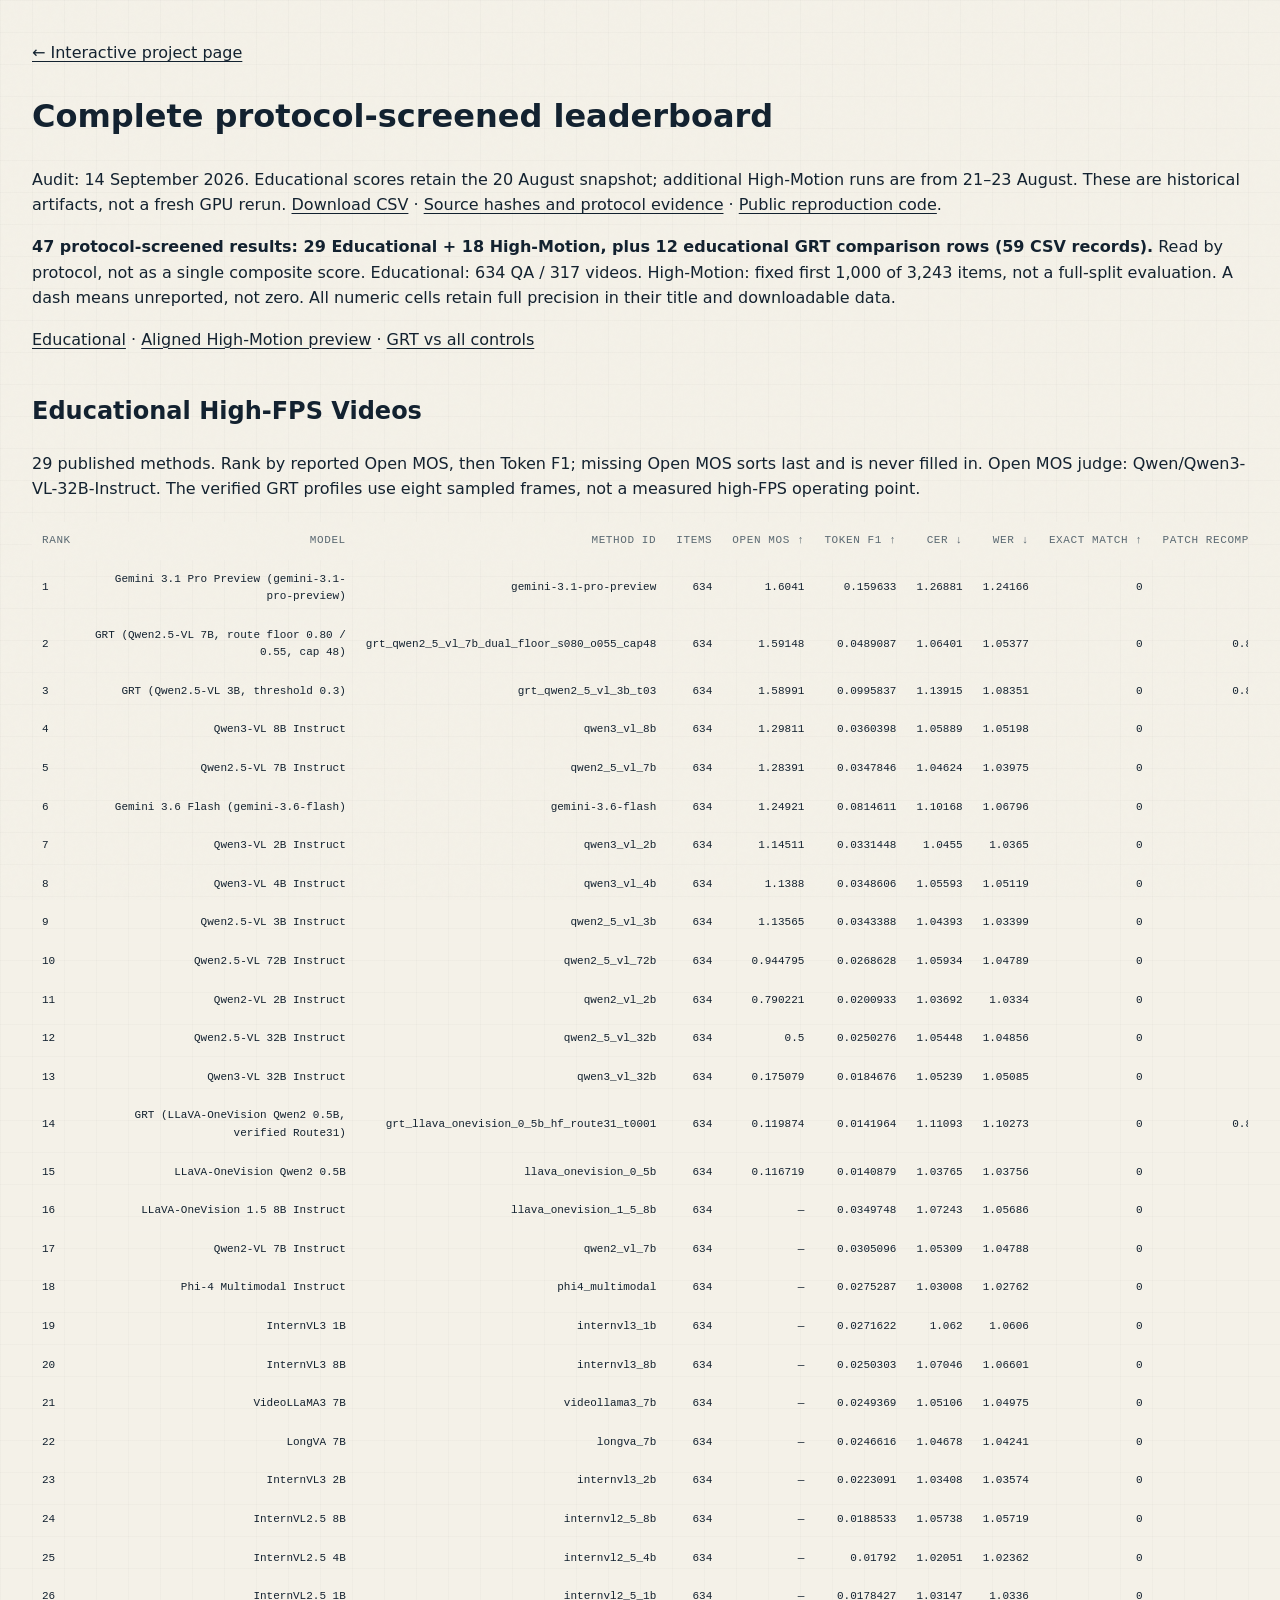
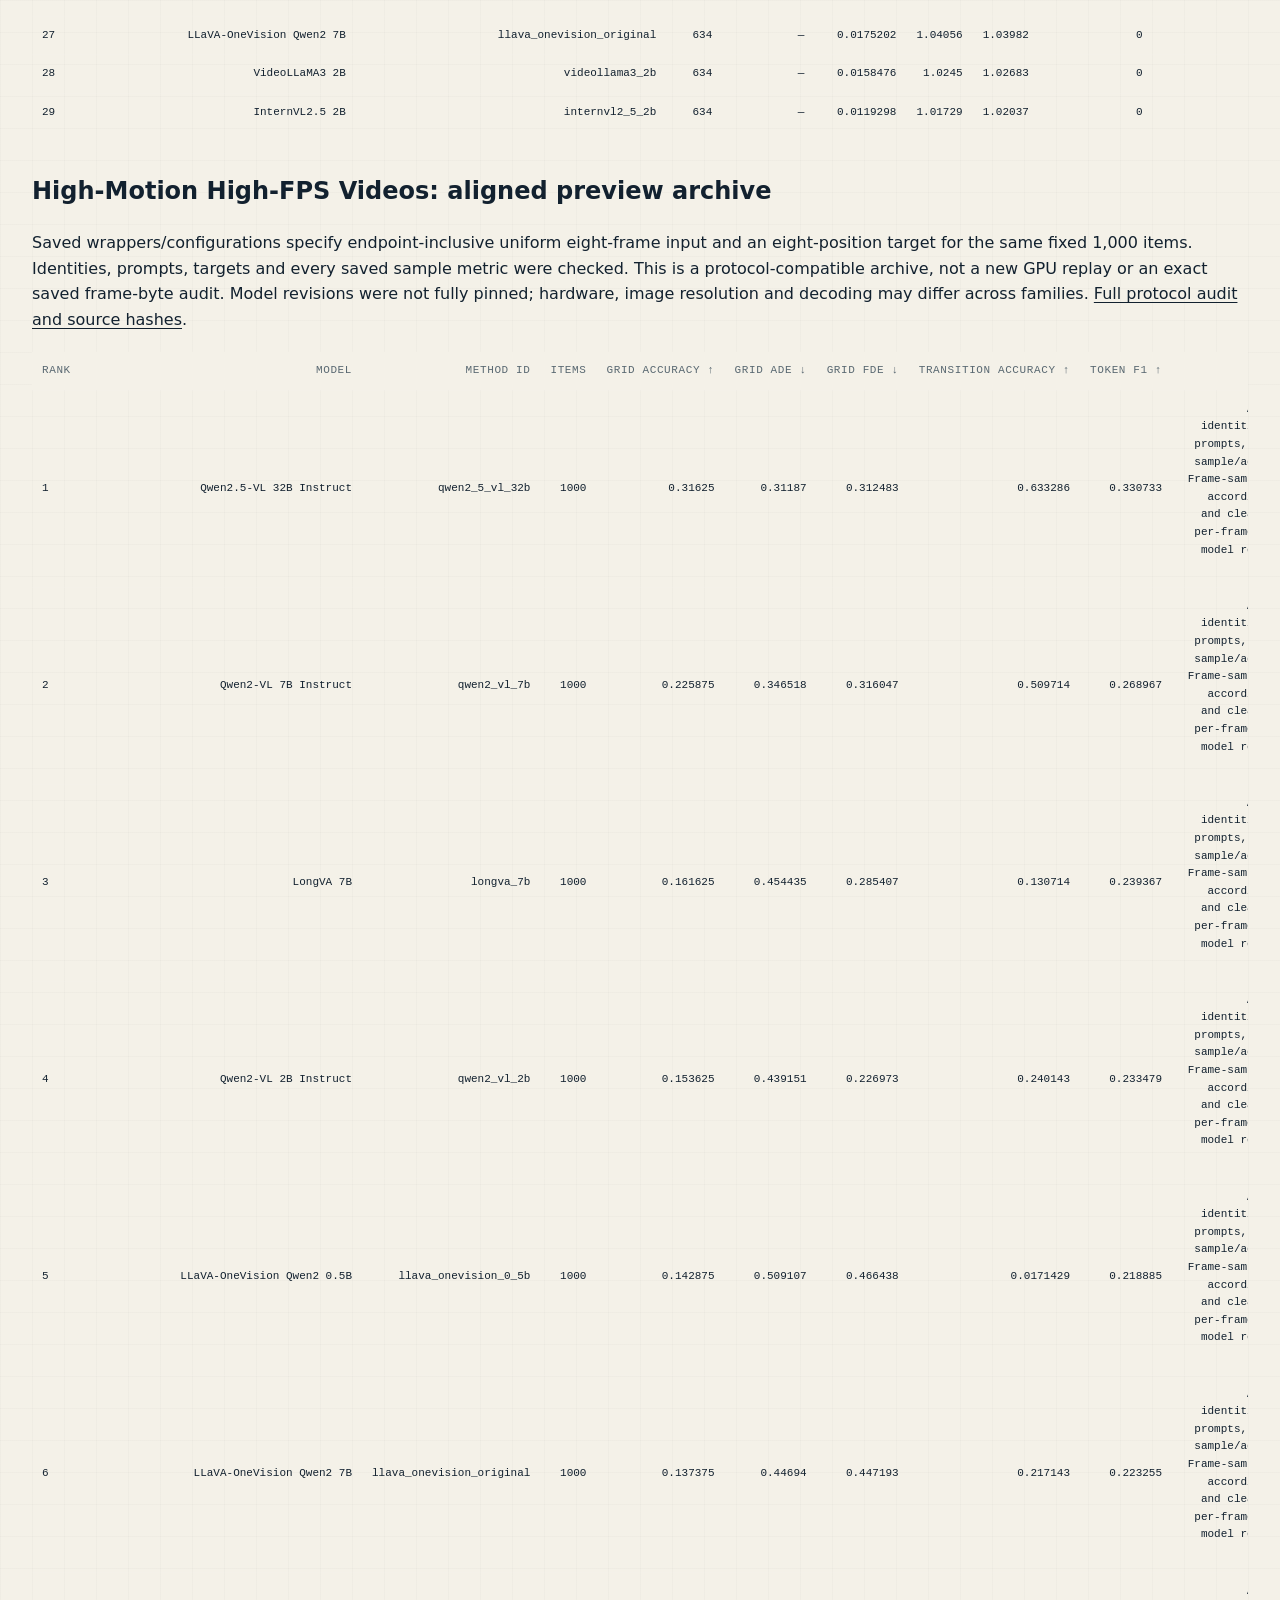
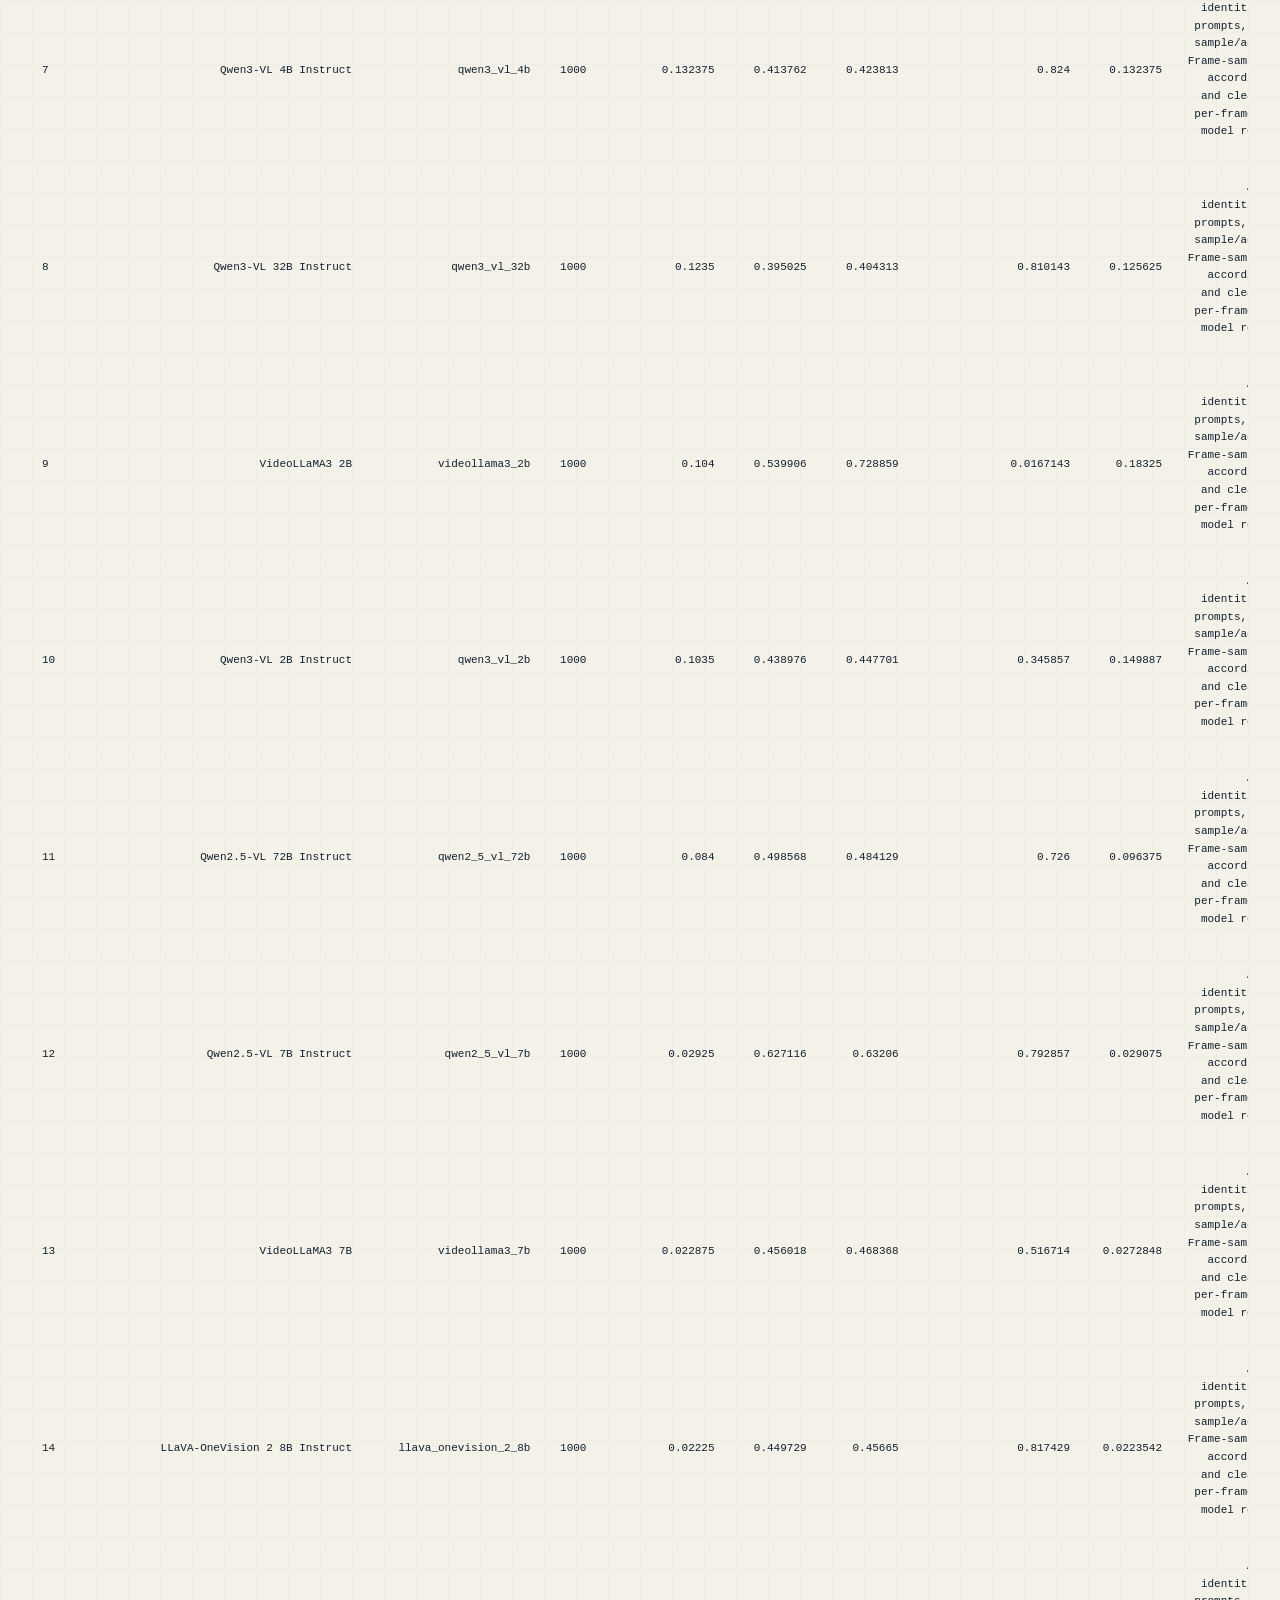
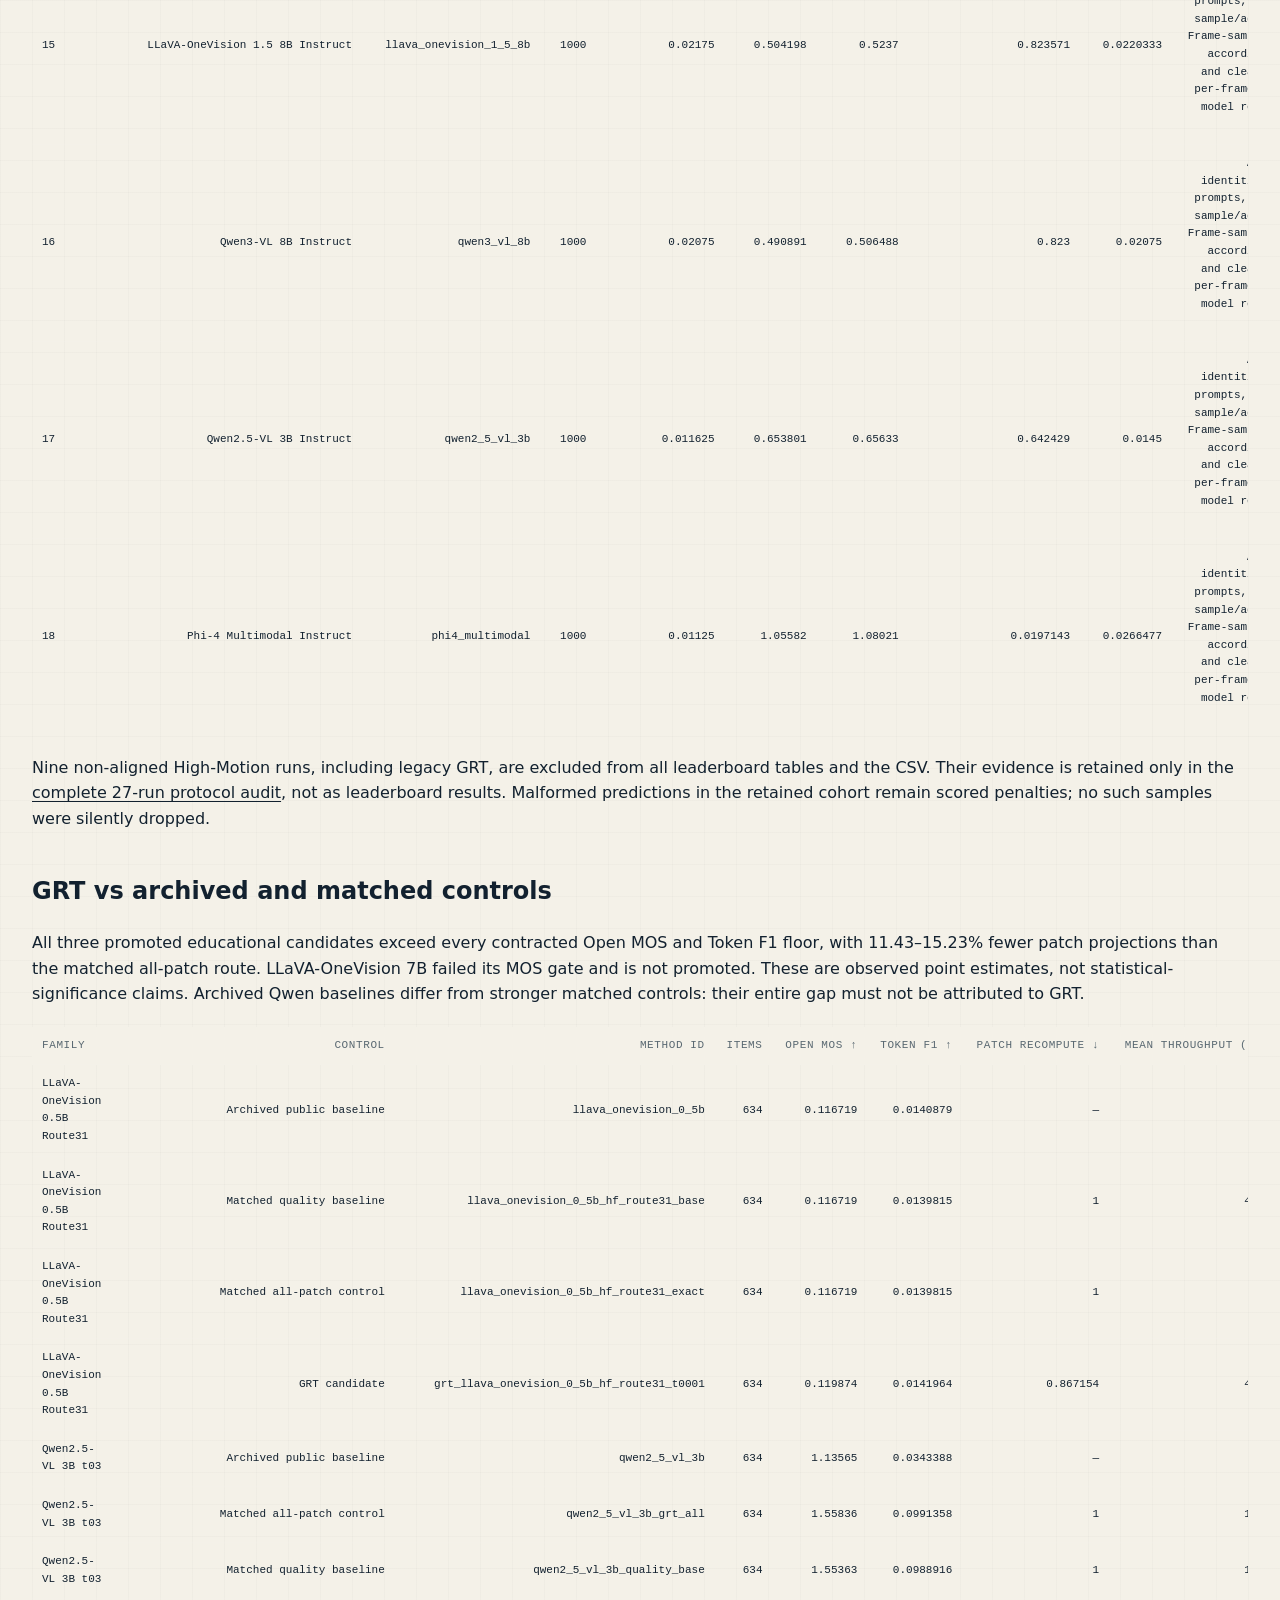
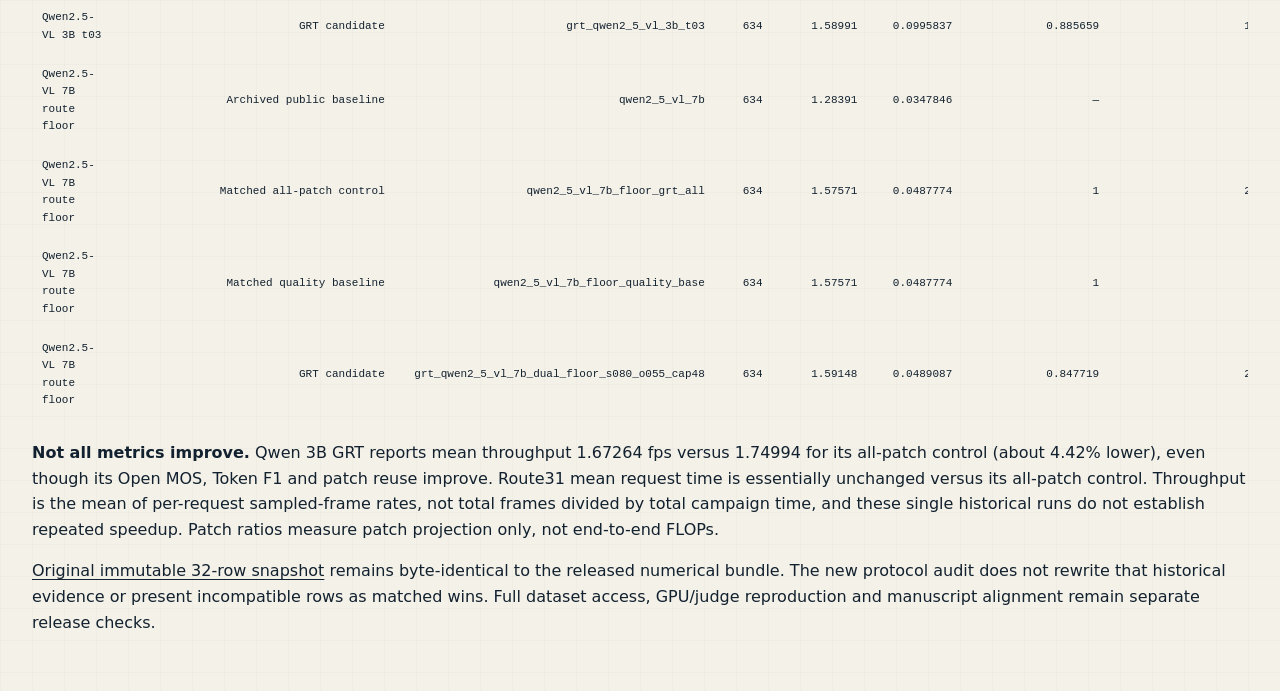
==== commit 07dad165: "Exclude non-aligned High-Motion runs from public leaderboards" ====
--- a/leaderboard.html
+++ b/leaderboard.html
@@ -1,8 +1,8 @@
-<!doctype html><html lang="en"><head><meta charset="utf-8"><meta name="viewport" content="width=device-width,initial-scale=1"><title>DIVE-Bench — Complete Audited Leaderboard</title><link rel="stylesheet" href="styles.css?v=20260914-audit"></head><body><main class="section-shell audit-page">
-<a href="index.html#leaderboard">← Interactive project page</a><h1>Complete audited leaderboard</h1>
+<!doctype html><html lang="en"><head><meta charset="utf-8"><meta name="viewport" content="width=device-width,initial-scale=1"><title>DIVE-Bench — Complete Protocol-Screened Leaderboard</title><link rel="stylesheet" href="styles.css?v=20260914-screened"></head><body><main class="section-shell audit-page">
+<a href="index.html#leaderboard">← Interactive project page</a><h1>Complete protocol-screened leaderboard</h1>
 <p>Audit: 14 September 2026. Educational scores retain the 20 August snapshot; additional High-Motion runs are from 21–23 August. These are historical artifacts, not a fresh GPU rerun. <a href="data/leaderboard-complete.csv">Download CSV</a> · <a href="data/public-audit.json">Source hashes and protocol evidence</a> · <a href="https://github.com/Hai-chao-Zhang/DenseVideoUnderstand/tree/release/dive-bench-minimal">Public reproduction code</a>.</p>
-<p><strong>Read by protocol, not as a single composite score.</strong> Educational: 634 QA / 317 videos. High-Motion: fixed first 1,000 of 3,243 items, not a full-split evaluation. A dash means unreported, not zero. All numeric cells retain full precision in their title and downloadable data.</p>
-<nav aria-label="Tables"><a href="#educational">Educational</a> · <a href="#highmotion-aligned">Aligned High-Motion preview</a> · <a href="#highmotion-historical">Historical non-aligned protocols</a> · <a href="#grt-controls">GRT vs all controls</a></nav>
+<p><strong>47 protocol-screened results: 29 Educational + 18 High-Motion, plus 12 educational GRT comparison rows (59 CSV records).</strong> Read by protocol, not as a single composite score. Educational: 634 QA / 317 videos. High-Motion: fixed first 1,000 of 3,243 items, not a full-split evaluation. A dash means unreported, not zero. All numeric cells retain full precision in their title and downloadable data.</p>
+<nav aria-label="Tables"><a href="#educational">Educational</a> · <a href="#highmotion-aligned">Aligned High-Motion preview</a> · <a href="#grt-controls">GRT vs all controls</a></nav>
 <h2 id="educational">Educational High-FPS Videos</h2><p>29 published methods. Rank by reported Open MOS, then Token F1; missing Open MOS sorts last and is never filled in. Open MOS judge: Qwen/Qwen3-VL-32B-Instruct. The verified GRT profiles use eight sampled frames, not a measured high-FPS operating point.</p>
 <div class="table-scroll" role="region" tabindex="0" aria-label="29 educational methods; 634 items each"><table><caption>29 educational methods; 634 items each</caption><thead><tr><th scope="col">Rank</th><th scope="col">Model</th><th scope="col">Method ID</th><th scope="col">Items</th><th scope="col">Open MOS ↑</th><th scope="col">Token F1 ↑</th><th scope="col">CER ↓</th><th scope="col">WER ↓</th><th scope="col">Exact match ↑</th><th scope="col">Patch recompute ↓</th><th scope="col">Reference patch compute ↓</th><th scope="col">Sampling density (fps)</th><th scope="col">Mean throughput (fps) ↑</th><th scope="col">Source</th></tr></thead><tbody><tr><td>1</td><td>Gemini 3.1 Pro Preview (gemini-3.1-pro-preview)</td><td>gemini-3.1-pro-preview</td><td>634</td><td title="1.6041">1.6041</td><td title="0.15963300061702457">0.159633</td><td title="1.26881212090543">1.26881</td><td title="1.2416608170285448">1.24166</td><td>0</td><td title="Not reported">—</td><td title="Not reported">—</td><td title="Not reported">—</td><td title="Not reported">—</td><td>gemini</td></tr>
 <tr><td>2</td><td>GRT (Qwen2.5-VL 7B, route floor 0.80 / 0.55, cap 48)</td><td>grt_qwen2_5_vl_7b_dual_floor_s080_o055_cap48</td><td>634</td><td title="1.59148">1.59148</td><td title="0.048908690353566486">0.0489087</td><td title="1.0640139878469996">1.06401</td><td title="1.0537656572630532">1.05377</td><td>0</td><td title="0.8477193716603361">0.847719</td><td title="0.8477193716603361">0.847719</td><td title="0.007479167192429035">0.00747917</td><td title="2.4804290173501595">2.48043</td><td>open</td></tr>
@@ -52,16 +52,7 @@
 <tr><td>16</td><td>Qwen3-VL 8B Instruct</td><td>qwen3_vl_8b</td><td>1000</td><td title="0.02075">0.02075</td><td title="0.49089100982790895">0.490891</td><td title="0.5064880728375344">0.506488</td><td title="0.823">0.823</td><td title="0.02075">0.02075</td><td>Archived 1000/1000 ordered identities, original annotations, prompts, targets and all five per-sample/aggregate metrics verified. Frame-sampling policy is compatible according to saved configuration and clean tracked wrapper source; per-frame decoder hashes and exact model revisions are not archived. Not a fresh GPU rerun.</td><td>open</td></tr>
 <tr><td>17</td><td>Qwen2.5-VL 3B Instruct</td><td>qwen2_5_vl_3b</td><td>1000</td><td title="0.011625">0.011625</td><td title="0.6538012159543">0.653801</td><td title="0.656330290227057">0.65633</td><td title="0.6424285714285713">0.642429</td><td title="0.0145">0.0145</td><td>Archived 1000/1000 ordered identities, original annotations, prompts, targets and all five per-sample/aggregate metrics verified. Frame-sampling policy is compatible according to saved configuration and clean tracked wrapper source; per-frame decoder hashes and exact model revisions are not archived. Not a fresh GPU rerun.</td><td>open</td></tr>
 <tr><td>18</td><td>Phi-4 Multimodal Instruct</td><td>phi4_multimodal</td><td>1000</td><td title="0.01125">0.01125</td><td title="1.05581984011649">1.05582</td><td title="1.080208712862938">1.08021</td><td title="0.019714285714285715">0.0197143</td><td title="0.026647727272727274">0.0266477</td><td>Archived 1000/1000 ordered identities, original annotations, prompts, targets and all five per-sample/aggregate metrics verified. Frame-sampling policy is compatible according to saved configuration and clean tracked wrapper source; per-frame decoder hashes and exact model revisions are not archived. Not a fresh GPU rerun.</td><td>open</td></tr></tbody></table></div>
-<h2 id="highmotion-historical">High-Motion historical / non-aligned protocols</h2><p><strong>Unranked; do not compare as a matched benchmark cohort.</strong> The legacy GRT run supplied 2–8 input frames (only 213/1,000 requests used eight) and truncated 148 clips at ten seconds, while its scorer used eight full-clip targets. Its saved Grid Accuracy is 0.10125 versus 0.142875 for the aligned LLaVA-OneVision 0.5B HF baseline: this is not a GRT win, and the checkpoint/wrapper differences also prevent an isolated gating comparison. Six InternVL runs used segment midpoints instead of target-frame endpoints. Gemini API runs used full-trajectory targets instead of the aligned eight-position target, and literal-text Token F1 rather than canonical grid-label F1. These rows need protocol-aligned reruns before shared ranking. Malformed model predictions remain scored penalties; no such samples were silently dropped.</p>
-<div class="table-scroll" role="region" tabindex="0" aria-label="9 historical High-Motion methods, deliberately unranked"><table><caption>9 historical High-Motion methods, deliberately unranked</caption><thead><tr><th scope="col">Model</th><th scope="col">Method ID</th><th scope="col">Items</th><th scope="col">Grid accuracy ↑</th><th scope="col">Grid ADE ↓</th><th scope="col">Grid FDE ↓</th><th scope="col">Transition accuracy ↑</th><th scope="col">Token F1 ↑</th><th scope="col">Protocol / status</th><th scope="col">Source</th></tr></thead><tbody><tr><td>GRT (LLaVA-OneVision Qwen2 0.5B)</td><td>grt_llava_ov_0_5b</td><td>1000</td><td title="0.10125">0.10125</td><td title="0.712142440040729">0.712142</td><td title="0.6864884792587348">0.686488</td><td title="0.014857142857142855">0.0148571</td><td title="0.18128055327025913">0.181281</td><td>787/1000 inputs contain fewer than eight frames;148 clips capped at10sec, while references cover whole-clip eight endpoints. No matched GRT ablation.</td><td>open</td></tr>
-<tr><td>Gemini 3.1 Pro Preview (gemini-3.1-pro-preview)</td><td>gemini-3.1-pro-preview</td><td>1000</td><td title="0.06601897790489211">0.066019</td><td title="0.7798144629669007">0.779814</td><td title="0.8496851803840997">0.849685</td><td title="0.603178248289792">0.603178</td><td>0</td><td>Historical API protocol: full-trajectory targets, JSON-answer prompt, max 1024 output tokens and 4–8 sampled input frames at target 4 FPS. Different scorer text normalization; not comparable with canonical eight-frame endpoint-aligned task. All 1000 calls returned; malformed/empty parsed answers were retained in reported means.</td><td>gemini</td></tr>
-<tr><td>Gemini 3.6 Flash (gemini-3.6-flash)</td><td>gemini-3.6-flash</td><td>1000</td><td title="0.08850071741772678">0.0885007</td><td title="0.5026989594846982">0.502699</td><td title="0.5715094860334752">0.571509</td><td title="0.8637878798555269">0.863788</td><td>0</td><td>Historical API protocol: full-trajectory targets, JSON-answer prompt, max 1024 output tokens and 4–8 sampled input frames at target 4 FPS. Different scorer text normalization; not comparable with canonical eight-frame endpoint-aligned task. All 1000 calls returned; malformed/empty parsed answers were retained in reported means.</td><td>gemini</td></tr>
-<tr><td>InternVL2.5 1B</td><td>internvl2_5_1b</td><td>1000</td><td title="0.082625">0.082625</td><td title="0.7740200084651281">0.77402</td><td title="1.2456937564708708">1.24569</td><td title="0.025857142857142853">0.0258571</td><td title="0.16582469715689713">0.165825</td><td>Wrapper samples segment midpoints but scorer reference uses endpoints; aligned-frame rerun required.</td><td>open</td></tr>
-<tr><td>InternVL2.5 4B</td><td>internvl2_5_4b</td><td>1000</td><td title="0.1145">0.1145</td><td title="0.5803833008996817">0.580383</td><td title="1.0010146711885595">1.00101</td><td title="0.4007142857142857">0.400714</td><td title="0.1740060606060606">0.174006</td><td>Wrapper samples segment midpoints but scorer reference uses endpoints; aligned-frame rerun required.</td><td>open</td></tr>
-<tr><td>InternVL2.5 8B</td><td>internvl2_5_8b</td><td>1000</td><td title="0.0475">0.0475</td><td title="0.6044177666316182">0.604418</td><td title="0.6155502631595502">0.61555</td><td title="0.8097142857142858">0.809714</td><td title="0.048625">0.048625</td><td>Wrapper samples segment midpoints but scorer reference uses endpoints; aligned-frame rerun required.</td><td>open</td></tr>
-<tr><td>InternVL3 1B</td><td>internvl3_1b</td><td>1000</td><td title="0.06075">0.06075</td><td title="0.9415124304496867">0.941512</td><td title="1.3895536924916783">1.38955</td><td title="0.016428571428571428">0.0164286</td><td title="0.12500120957473898">0.125001</td><td>Wrapper samples segment midpoints but scorer reference uses endpoints; aligned-frame rerun required.</td><td>open</td></tr>
-<tr><td>InternVL3 2B</td><td>internvl3_2b</td><td>1000</td><td title="0.0515">0.0515</td><td title="0.5391038439465828">0.539104</td><td title="0.5193340442780277">0.519334</td><td title="0.10557142857142855">0.105571</td><td title="0.085">0.085</td><td>Wrapper samples segment midpoints but scorer reference uses endpoints; aligned-frame rerun required.</td><td>open</td></tr>
-<tr><td>InternVL3 8B</td><td>internvl3_8b</td><td>1000</td><td title="0.176625">0.176625</td><td title="0.6052488269471503">0.605249</td><td title="0.6735395490582119">0.67354</td><td title="0.5325714285714286">0.532571</td><td title="0.19643055555555558">0.196431</td><td>Wrapper samples segment midpoints but scorer reference uses endpoints; aligned-frame rerun required.</td><td>open</td></tr></tbody></table></div>
+<p>Nine non-aligned High-Motion runs, including legacy GRT, are excluded from all leaderboard tables and the CSV. Their evidence is retained only in the <a href="data/highmotion-audit.json">complete 27-run protocol audit</a>, not as leaderboard results. Malformed predictions in the retained cohort remain scored penalties; no such samples were silently dropped.</p>
 <h2 id="grt-controls">GRT vs archived and matched controls</h2><p>All three promoted educational candidates exceed every contracted Open MOS and Token F1 floor, with 11.43–15.23% fewer patch projections than the matched all-patch route. LLaVA-OneVision 7B failed its MOS gate and is not promoted. These are observed point estimates, not statistical-significance claims. Archived Qwen baselines differ from stronger matched controls: their entire gap must not be attributed to GRT.</p>
 <div class="table-scroll" role="region" tabindex="0" aria-label="All 12 educational comparison rows; 634 items and eight sampled frames per method"><table><caption>All 12 educational comparison rows; 634 items and eight sampled frames per method</caption><thead><tr><th scope="col">Family</th><th scope="col">Control</th><th scope="col">Method ID</th><th scope="col">Items</th><th scope="col">Open MOS ↑</th><th scope="col">Token F1 ↑</th><th scope="col">Patch recompute ↓</th><th scope="col">Mean throughput (fps) ↑</th><th scope="col">Mean request time (s) ↓</th></tr></thead><tbody><tr><td>LLaVA-OneVision 0.5B Route31</td><td>Archived public baseline</td><td>llava_onevision_0_5b</td><td>634</td><td title="0.1167192429022082">0.116719</td><td title="0.014087875254888587">0.0140879</td><td title="Not reported">—</td><td title="Not reported">—</td><td title="Not reported">—</td></tr>
 <tr><td>LLaVA-OneVision 0.5B Route31</td><td>Matched quality baseline</td><td>llava_onevision_0_5b_hf_route31_base</td><td>634</td><td title="0.1167192429022082">0.116719</td><td title="0.01398149132599728">0.0139815</td><td>1</td><td title="4.819282307570976">4.81928</td><td title="2.040101487381706">2.0401</td></tr>
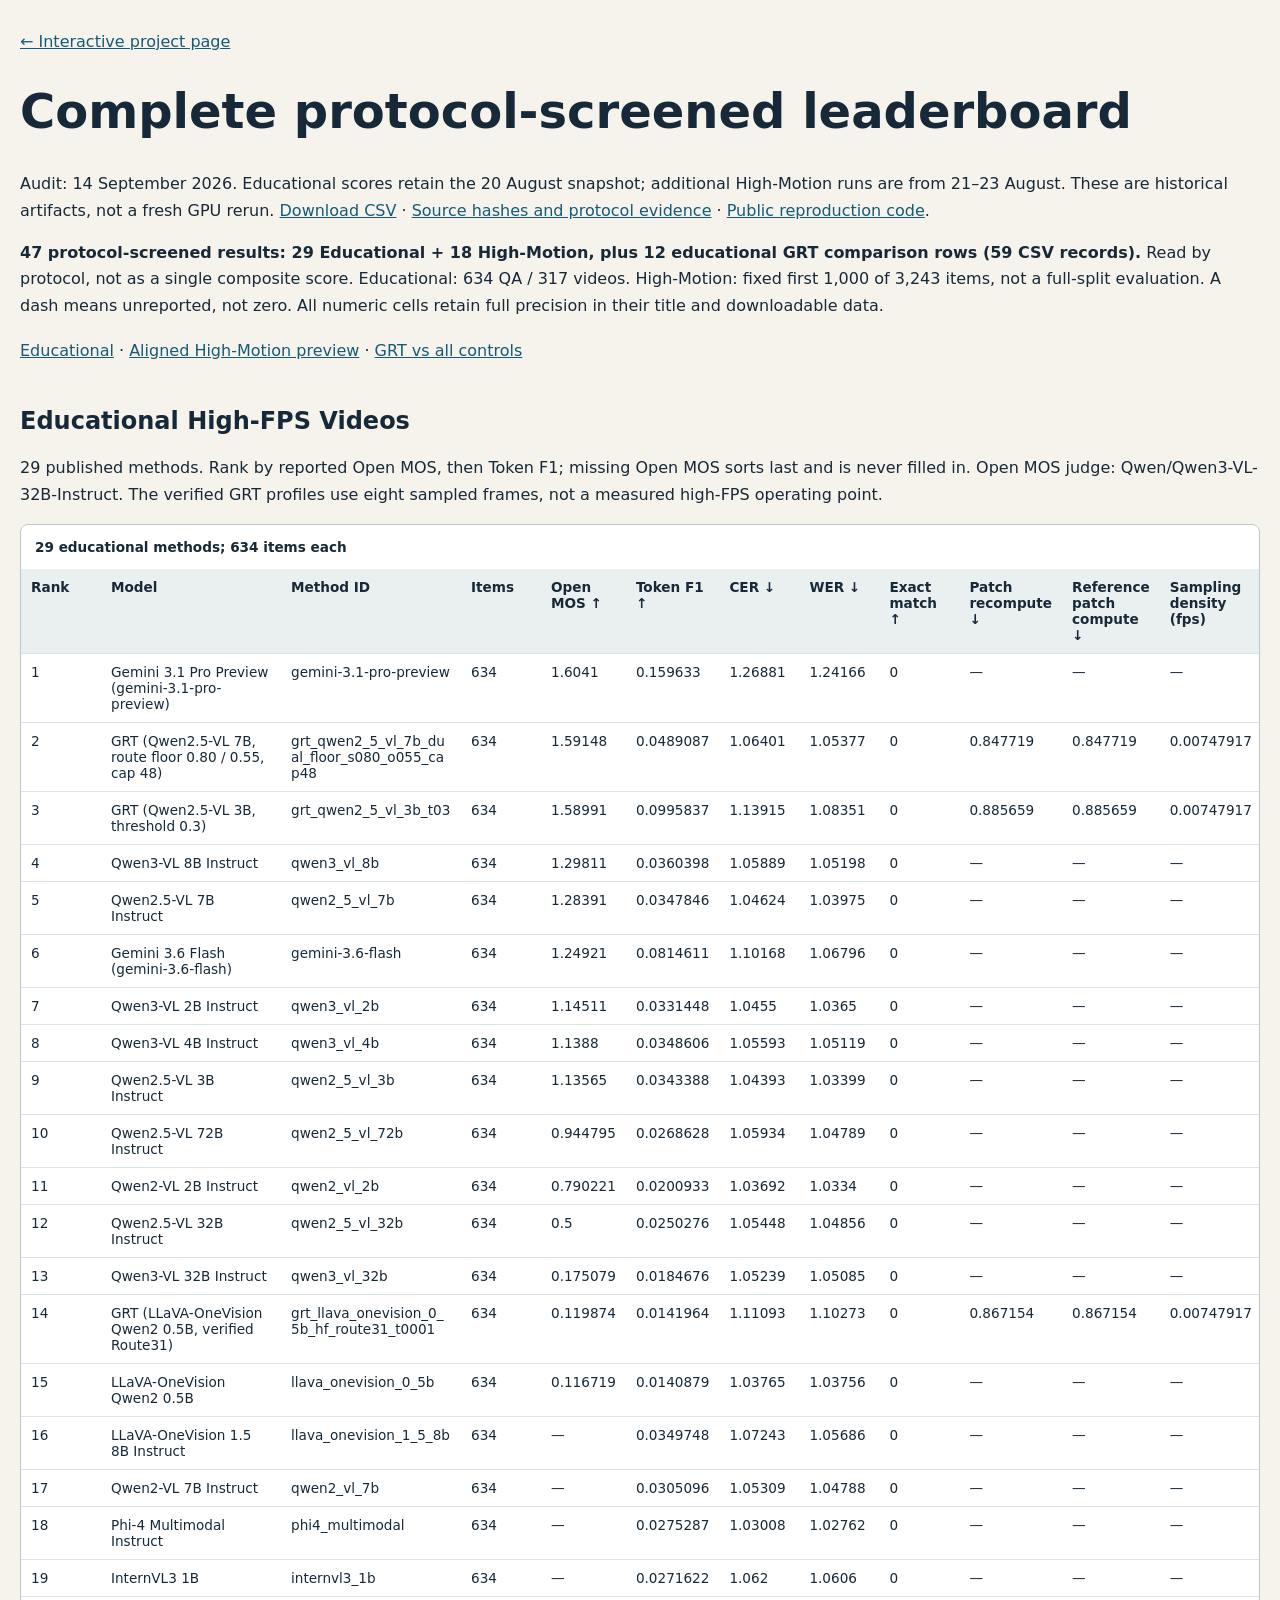
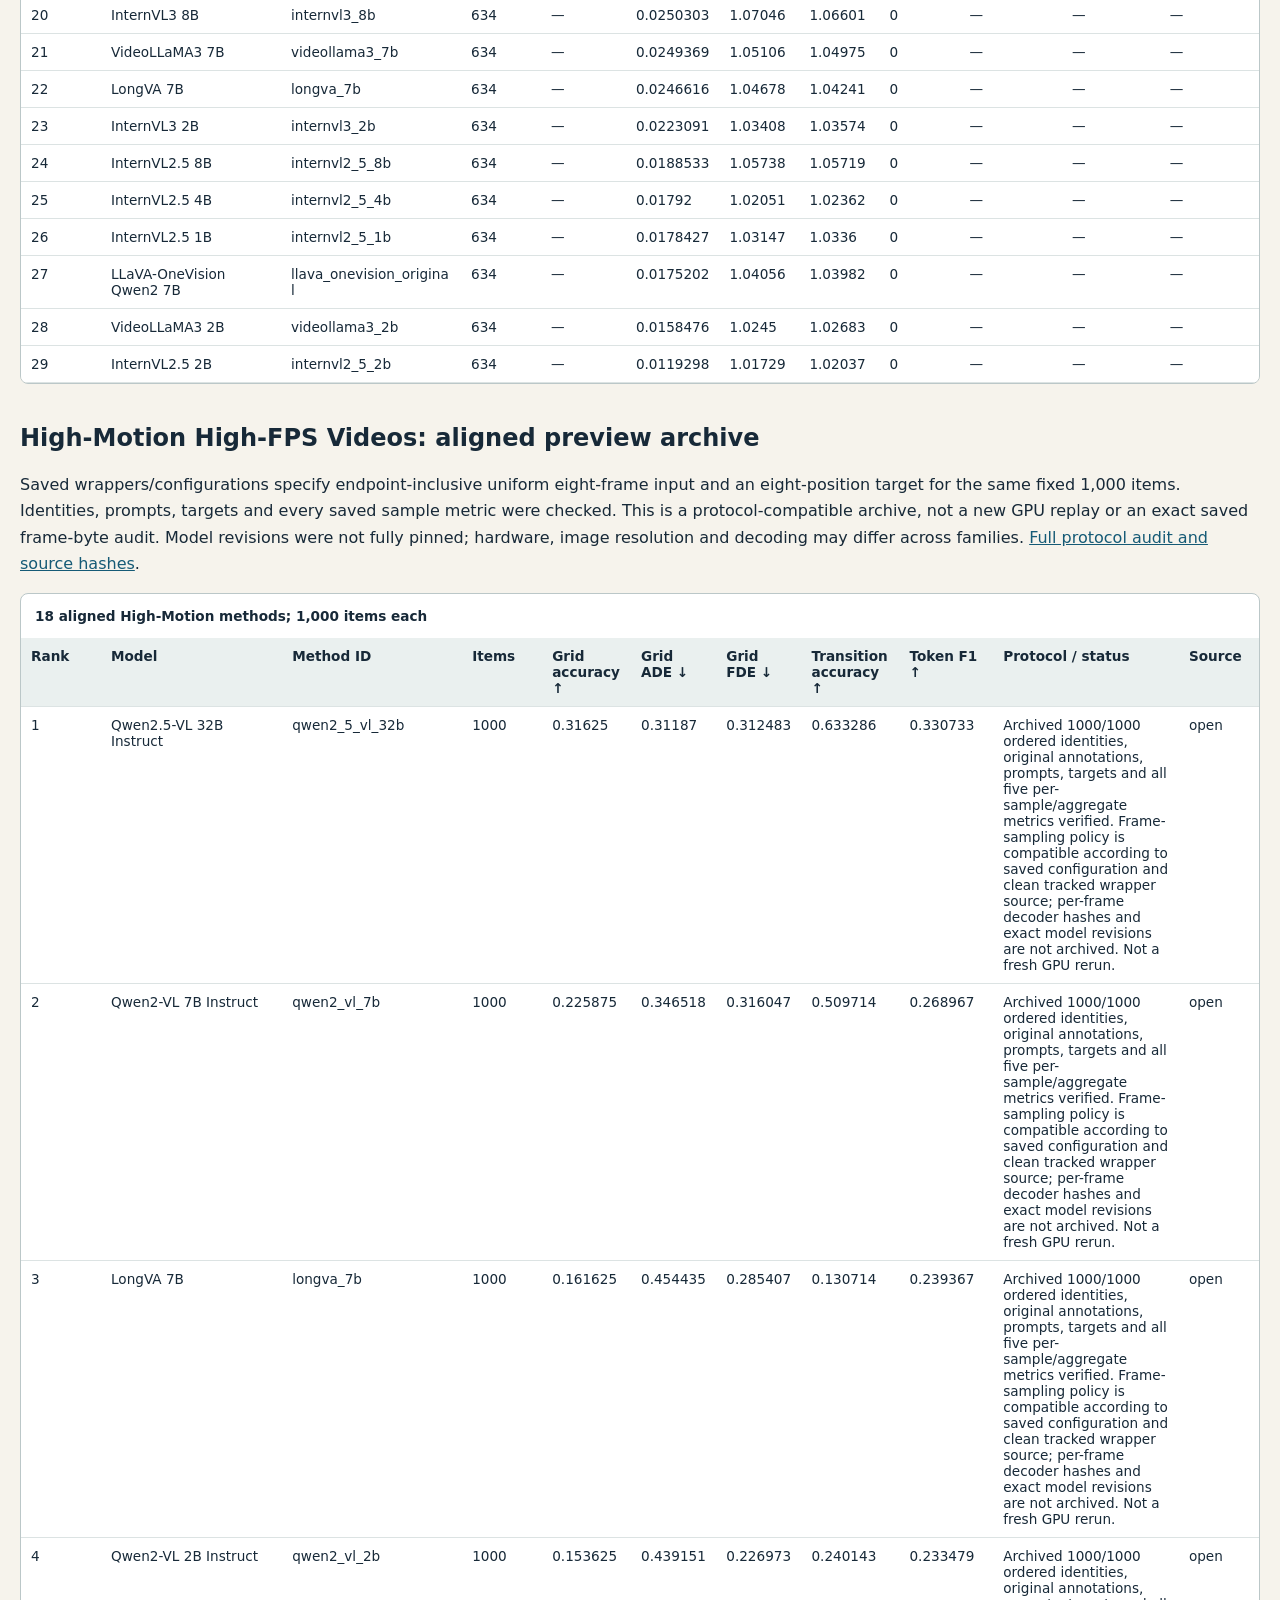
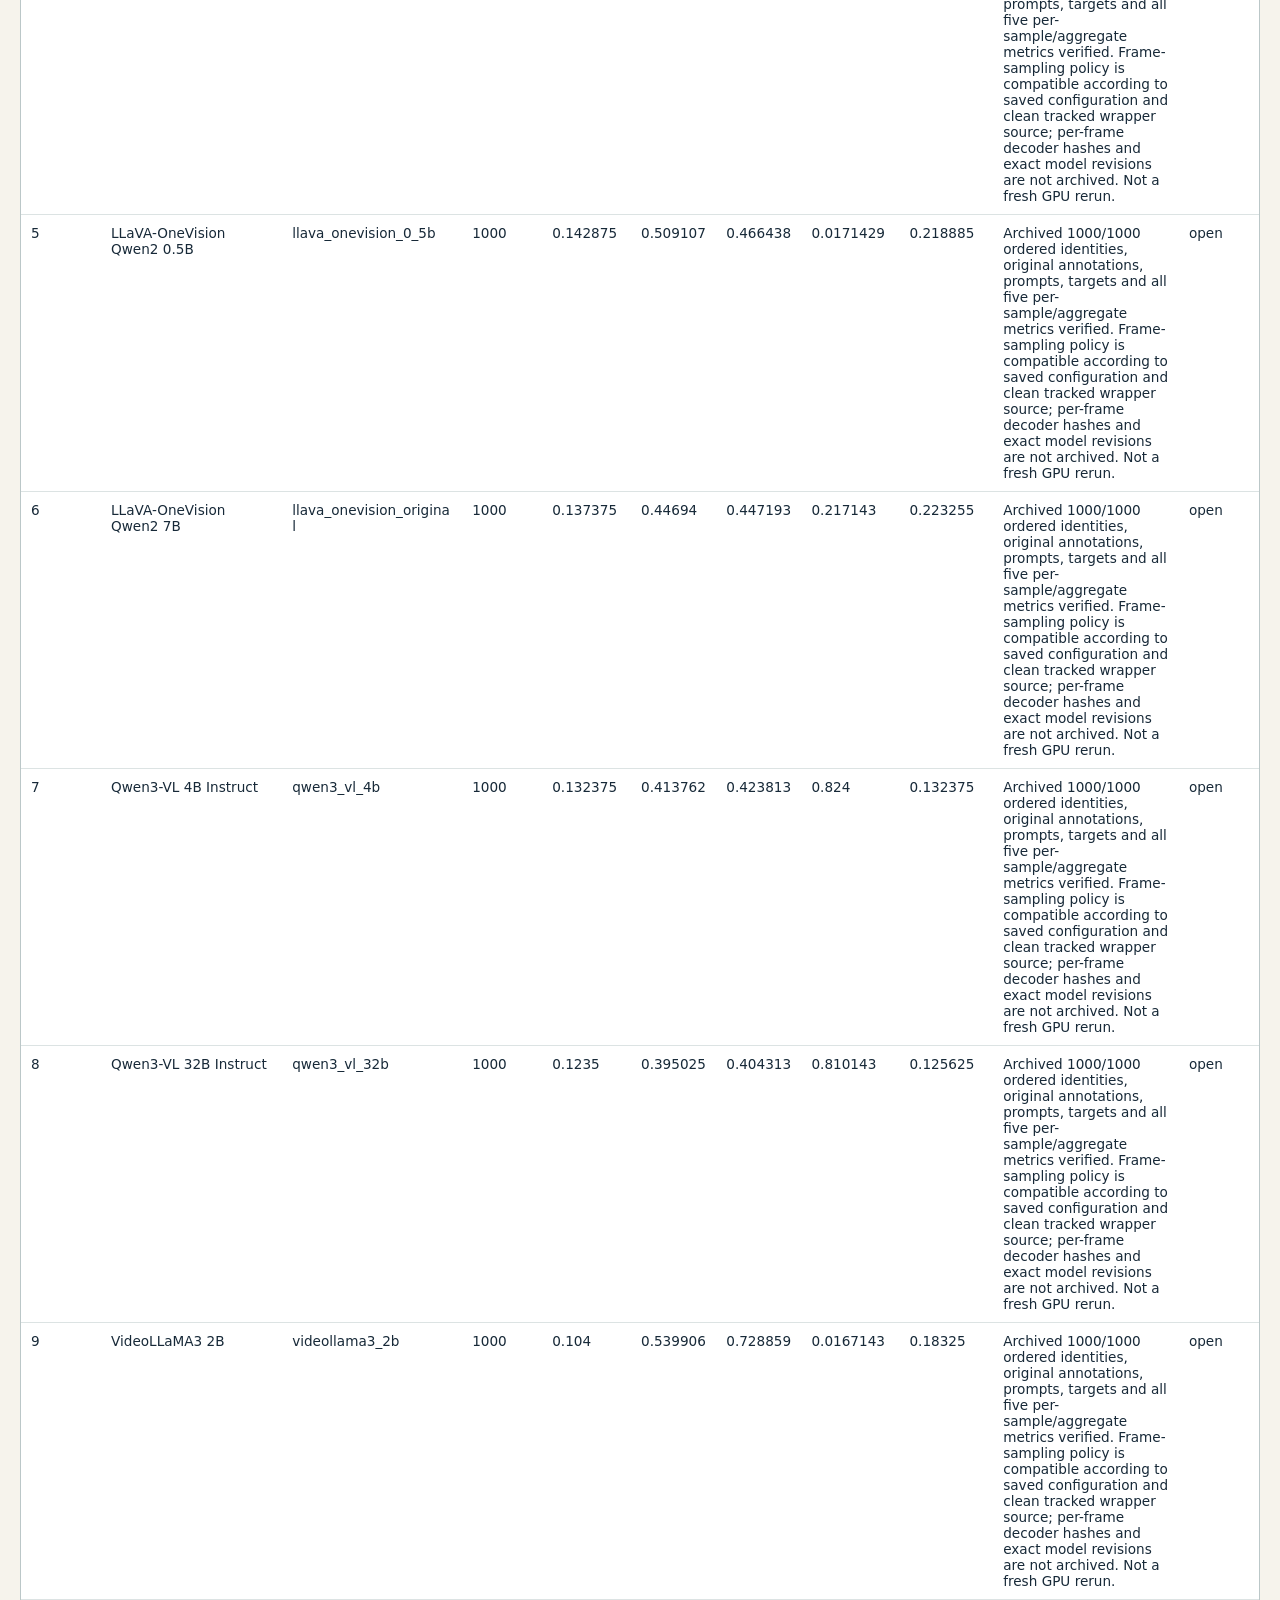
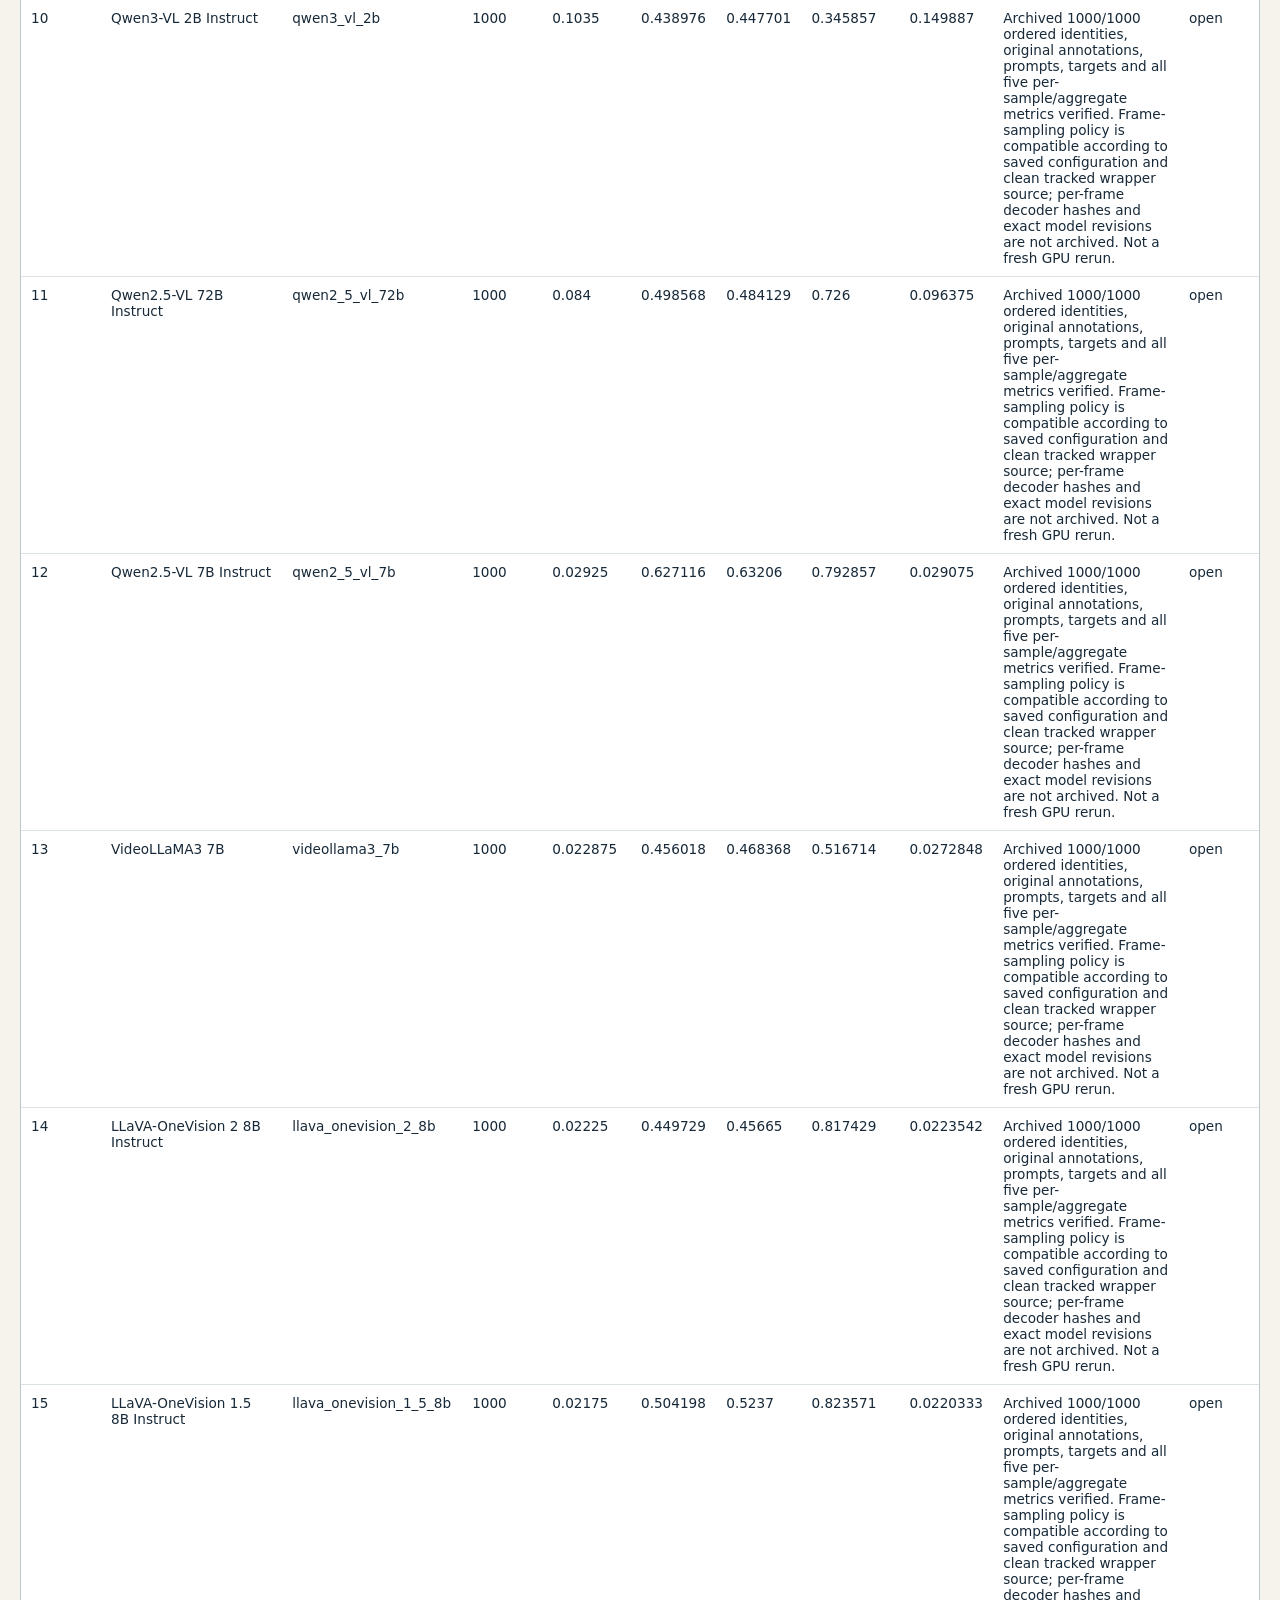
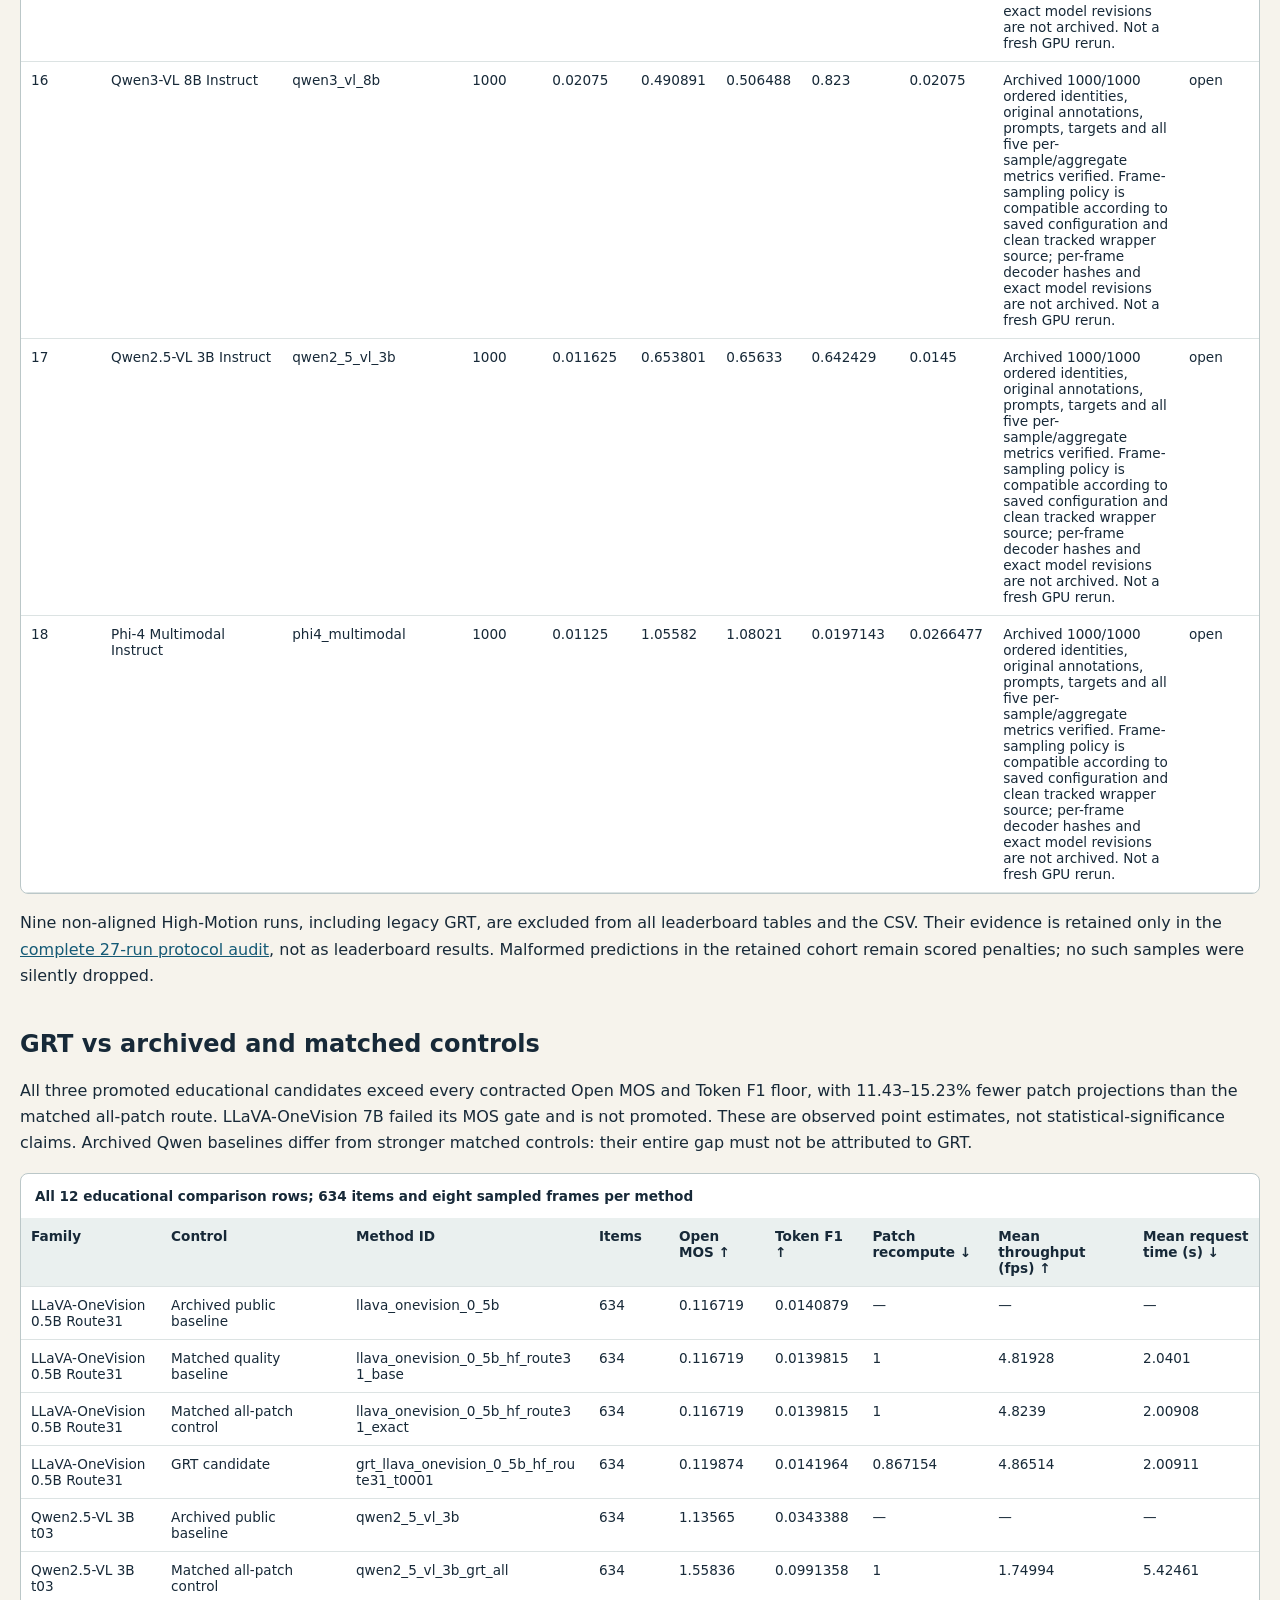
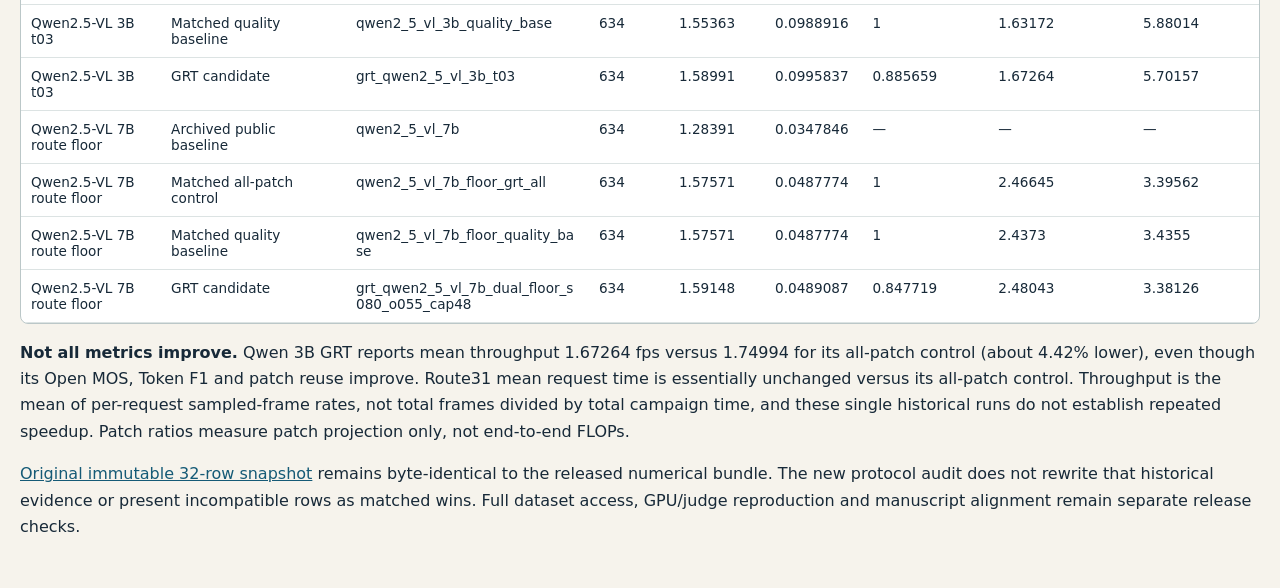
==== commit b6009e64: "Generate complete website leaderboard from pinned minimal release" ====
--- a/leaderboard.html
+++ b/leaderboard.html
@@ -1,5 +1,14 @@
-<!doctype html><html lang="en"><head><meta charset="utf-8"><meta name="viewport" content="width=device-width,initial-scale=1"><title>DIVE-Bench — Complete Protocol-Screened Leaderboard</title><link rel="stylesheet" href="styles.css?v=20260914-screened"></head><body><main class="section-shell audit-page">
-<a href="index.html#leaderboard">← Interactive project page</a><h1>Complete protocol-screened leaderboard</h1>
+<!doctype html><html lang="en"><head><meta charset="utf-8"><meta name="viewport" content="width=device-width,initial-scale=1"><title>DIVE-Bench — Complete Protocol-Screened Leaderboard</title><style>:root{color-scheme:light;font-family:system-ui,sans-serif;color:#172938;background:#f6f3ec}
+*{box-sizing:border-box}body{margin:0}main{max-width:1500px;margin:auto;padding:32px 20px}
+h1{font-size:clamp(1.8rem,5vw,3rem)}h2{margin-top:40px}p{line-height:1.65}
+a{color:#155a76;overflow-wrap:anywhere}nav{line-height:2}.table-scroll{overflow:auto;
+max-width:100%;border:1px solid #bbc7c8;border-radius:8px;background:#fff}
+table{border-collapse:collapse;width:100%;font-size:.85rem}caption{text-align:left;
+padding:14px;font-weight:700}th,td{padding:10px;border-bottom:1px solid #dce3e3;
+text-align:left;vertical-align:top}th{background:#eaf0ef}td{min-width:80px}
+td:nth-child(2),td:nth-child(3){overflow-wrap:anywhere;min-width:180px}
+@media(max-width:600px){main{padding:20px 12px}th,td{padding:8px}}</style></head><body><main class="section-shell audit-page">
+<a href="https://www.zhanghaichao.xyz/DenseVideoUnderstand/#leaderboard">← Interactive project page</a><h1>Complete protocol-screened leaderboard</h1>
 <p>Audit: 14 September 2026. Educational scores retain the 20 August snapshot; additional High-Motion runs are from 21–23 August. These are historical artifacts, not a fresh GPU rerun. <a href="data/leaderboard-complete.csv">Download CSV</a> · <a href="data/public-audit.json">Source hashes and protocol evidence</a> · <a href="https://github.com/Hai-chao-Zhang/DenseVideoUnderstand/tree/release/dive-bench-minimal">Public reproduction code</a>.</p>
 <p><strong>47 protocol-screened results: 29 Educational + 18 High-Motion, plus 12 educational GRT comparison rows (59 CSV records).</strong> Read by protocol, not as a single composite score. Educational: 634 QA / 317 videos. High-Motion: fixed first 1,000 of 3,243 items, not a full-split evaluation. A dash means unreported, not zero. All numeric cells retain full precision in their title and downloadable data.</p>
 <nav aria-label="Tables"><a href="#educational">Educational</a> · <a href="#highmotion-aligned">Aligned High-Motion preview</a> · <a href="#grt-controls">GRT vs all controls</a></nav>
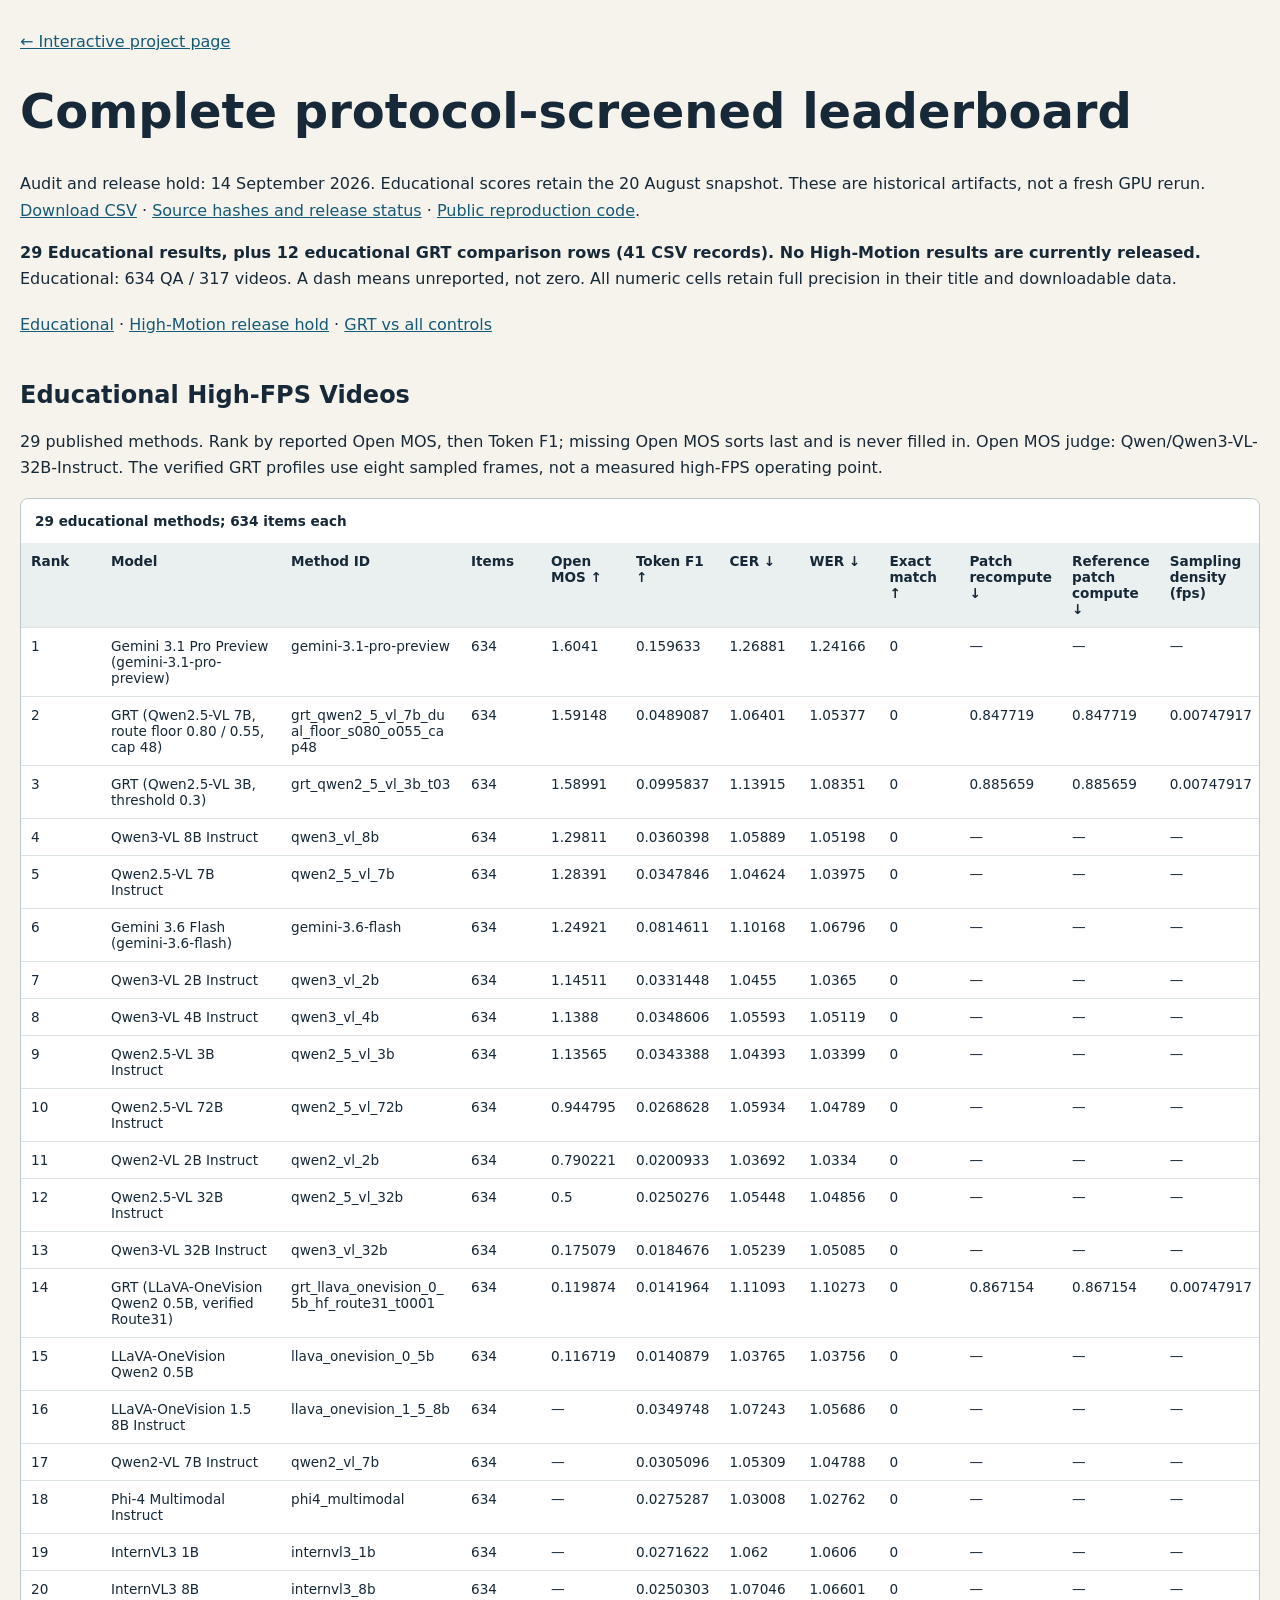
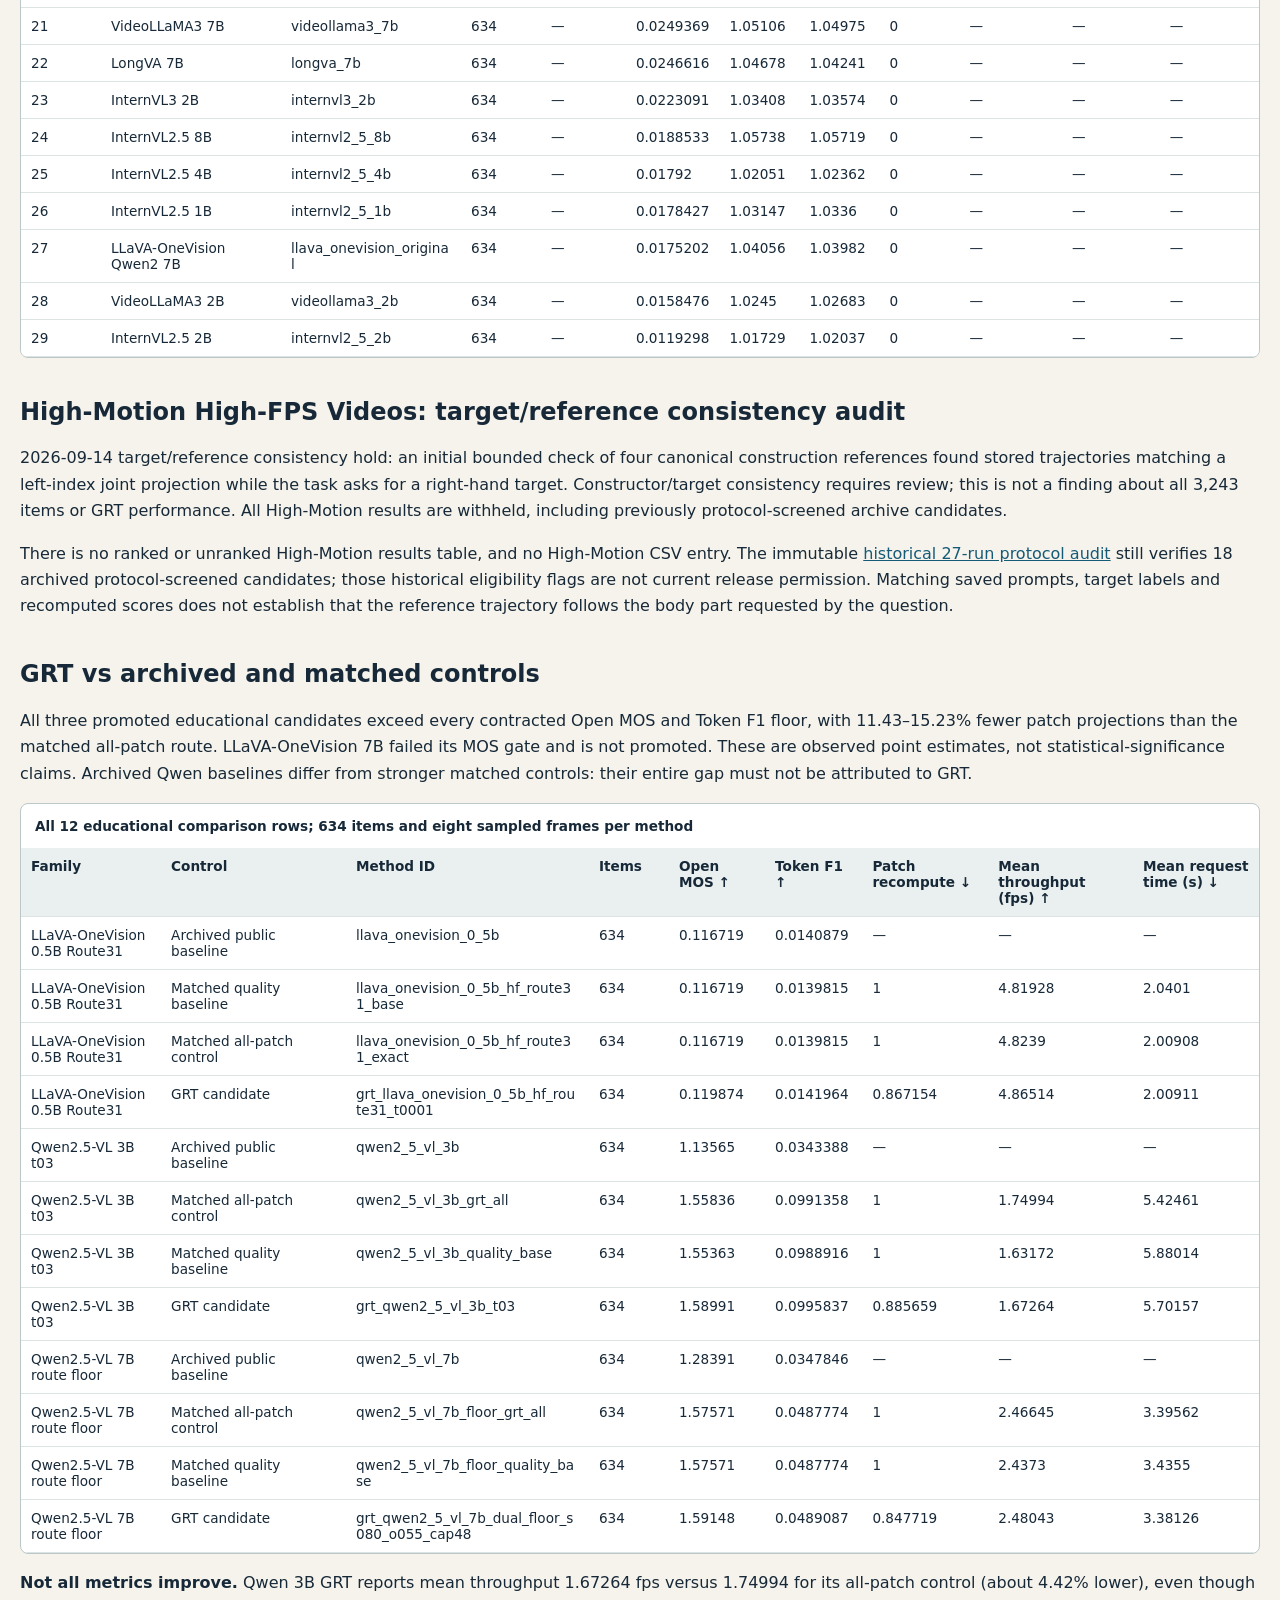
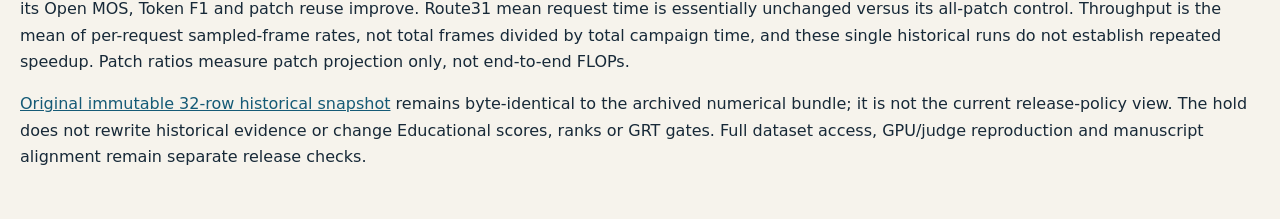
==== commit a212192a: "Withhold High-Motion rankings during target-reference audit" ====
--- a/leaderboard.html
+++ b/leaderboard.html
@@ -9,9 +9,9 @@
 td:nth-child(2),td:nth-child(3){overflow-wrap:anywhere;min-width:180px}
 @media(max-width:600px){main{padding:20px 12px}th,td{padding:8px}}</style></head><body><main class="section-shell audit-page">
 <a href="https://www.zhanghaichao.xyz/DenseVideoUnderstand/#leaderboard">← Interactive project page</a><h1>Complete protocol-screened leaderboard</h1>
-<p>Audit: 14 September 2026. Educational scores retain the 20 August snapshot; additional High-Motion runs are from 21–23 August. These are historical artifacts, not a fresh GPU rerun. <a href="data/leaderboard-complete.csv">Download CSV</a> · <a href="data/public-audit.json">Source hashes and protocol evidence</a> · <a href="https://github.com/Hai-chao-Zhang/DenseVideoUnderstand/tree/release/dive-bench-minimal">Public reproduction code</a>.</p>
-<p><strong>47 protocol-screened results: 29 Educational + 18 High-Motion, plus 12 educational GRT comparison rows (59 CSV records).</strong> Read by protocol, not as a single composite score. Educational: 634 QA / 317 videos. High-Motion: fixed first 1,000 of 3,243 items, not a full-split evaluation. A dash means unreported, not zero. All numeric cells retain full precision in their title and downloadable data.</p>
-<nav aria-label="Tables"><a href="#educational">Educational</a> · <a href="#highmotion-aligned">Aligned High-Motion preview</a> · <a href="#grt-controls">GRT vs all controls</a></nav>
+<p>Audit and release hold: 14 September 2026. Educational scores retain the 20 August snapshot. These are historical artifacts, not a fresh GPU rerun. <a href="data/leaderboard-complete.csv?v=20260914-target-hold">Download CSV</a> · <a href="data/public-audit.json?v=20260914-target-hold">Source hashes and release status</a> · <a href="https://github.com/Hai-chao-Zhang/DenseVideoUnderstand/tree/release/dive-bench-minimal">Public reproduction code</a>.</p>
+<p><strong>29 Educational results, plus 12 educational GRT comparison rows (41 CSV records). No High-Motion results are currently released.</strong> Educational: 634 QA / 317 videos. A dash means unreported, not zero. All numeric cells retain full precision in their title and downloadable data.</p>
+<nav aria-label="Tables and release status"><a href="#educational">Educational</a> · <a href="#highmotion-aligned">High-Motion release hold</a> · <a href="#grt-controls">GRT vs all controls</a></nav>
 <h2 id="educational">Educational High-FPS Videos</h2><p>29 published methods. Rank by reported Open MOS, then Token F1; missing Open MOS sorts last and is never filled in. Open MOS judge: Qwen/Qwen3-VL-32B-Instruct. The verified GRT profiles use eight sampled frames, not a measured high-FPS operating point.</p>
 <div class="table-scroll" role="region" tabindex="0" aria-label="29 educational methods; 634 items each"><table><caption>29 educational methods; 634 items each</caption><thead><tr><th scope="col">Rank</th><th scope="col">Model</th><th scope="col">Method ID</th><th scope="col">Items</th><th scope="col">Open MOS ↑</th><th scope="col">Token F1 ↑</th><th scope="col">CER ↓</th><th scope="col">WER ↓</th><th scope="col">Exact match ↑</th><th scope="col">Patch recompute ↓</th><th scope="col">Reference patch compute ↓</th><th scope="col">Sampling density (fps)</th><th scope="col">Mean throughput (fps) ↑</th><th scope="col">Source</th></tr></thead><tbody><tr><td>1</td><td>Gemini 3.1 Pro Preview (gemini-3.1-pro-preview)</td><td>gemini-3.1-pro-preview</td><td>634</td><td title="1.6041">1.6041</td><td title="0.15963300061702457">0.159633</td><td title="1.26881212090543">1.26881</td><td title="1.2416608170285448">1.24166</td><td>0</td><td title="Not reported">—</td><td title="Not reported">—</td><td title="Not reported">—</td><td title="Not reported">—</td><td>gemini</td></tr>
 <tr><td>2</td><td>GRT (Qwen2.5-VL 7B, route floor 0.80 / 0.55, cap 48)</td><td>grt_qwen2_5_vl_7b_dual_floor_s080_o055_cap48</td><td>634</td><td title="1.59148">1.59148</td><td title="0.048908690353566486">0.0489087</td><td title="1.0640139878469996">1.06401</td><td title="1.0537656572630532">1.05377</td><td>0</td><td title="0.8477193716603361">0.847719</td><td title="0.8477193716603361">0.847719</td><td title="0.007479167192429035">0.00747917</td><td title="2.4804290173501595">2.48043</td><td>open</td></tr>
@@ -42,26 +42,8 @@
 <tr><td>27</td><td>LLaVA-OneVision Qwen2 7B</td><td>llava_onevision_original</td><td>634</td><td title="Not reported">—</td><td title="0.01752016317982999">0.0175202</td><td title="1.0405626588277064">1.04056</td><td title="1.039818796076794">1.03982</td><td>0</td><td title="Not reported">—</td><td title="Not reported">—</td><td title="Not reported">—</td><td title="Not reported">—</td><td>open</td></tr>
 <tr><td>28</td><td>VideoLLaMA3 2B</td><td>videollama3_2b</td><td>634</td><td title="Not reported">—</td><td title="0.01584763764836983">0.0158476</td><td title="1.0244956136416596">1.0245</td><td title="1.0268283128884375">1.02683</td><td>0</td><td title="Not reported">—</td><td title="Not reported">—</td><td title="Not reported">—</td><td title="Not reported">—</td><td>open</td></tr>
 <tr><td>29</td><td>InternVL2.5 2B</td><td>internvl2_5_2b</td><td>634</td><td title="Not reported">—</td><td title="0.011929782390987282">0.0119298</td><td title="1.0172852136789552">1.01729</td><td title="1.0203659095386695">1.02037</td><td>0</td><td title="Not reported">—</td><td title="Not reported">—</td><td title="Not reported">—</td><td title="Not reported">—</td><td>open</td></tr></tbody></table></div>
-<h2 id="highmotion-aligned">High-Motion High-FPS Videos: aligned preview archive</h2><p>Saved wrappers/configurations specify endpoint-inclusive uniform eight-frame input and an eight-position target for the same fixed 1,000 items. Identities, prompts, targets and every saved sample metric were checked. This is a protocol-compatible archive, not a new GPU replay or an exact saved frame-byte audit. Model revisions were not fully pinned; hardware, image resolution and decoding may differ across families. <a href="data/highmotion-audit.json">Full protocol audit and source hashes</a>.</p>
-<div class="table-scroll" role="region" tabindex="0" aria-label="18 aligned High-Motion methods; 1,000 items each"><table><caption>18 aligned High-Motion methods; 1,000 items each</caption><thead><tr><th scope="col">Rank</th><th scope="col">Model</th><th scope="col">Method ID</th><th scope="col">Items</th><th scope="col">Grid accuracy ↑</th><th scope="col">Grid ADE ↓</th><th scope="col">Grid FDE ↓</th><th scope="col">Transition accuracy ↑</th><th scope="col">Token F1 ↑</th><th scope="col">Protocol / status</th><th scope="col">Source</th></tr></thead><tbody><tr><td>1</td><td>Qwen2.5-VL 32B Instruct</td><td>qwen2_5_vl_32b</td><td>1000</td><td title="0.31625">0.31625</td><td title="0.31187021350306654">0.31187</td><td title="0.3124830699815178">0.312483</td><td title="0.6332857142857143">0.633286</td><td title="0.3307326948828312">0.330733</td><td>Archived 1000/1000 ordered identities, original annotations, prompts, targets and all five per-sample/aggregate metrics verified. Frame-sampling policy is compatible according to saved configuration and clean tracked wrapper source; per-frame decoder hashes and exact model revisions are not archived. Not a fresh GPU rerun.</td><td>open</td></tr>
-<tr><td>2</td><td>Qwen2-VL 7B Instruct</td><td>qwen2_vl_7b</td><td>1000</td><td title="0.225875">0.225875</td><td title="0.3465179492345876">0.346518</td><td title="0.3160468098071215">0.316047</td><td title="0.5097142857142857">0.509714</td><td title="0.26896743697479">0.268967</td><td>Archived 1000/1000 ordered identities, original annotations, prompts, targets and all five per-sample/aggregate metrics verified. Frame-sampling policy is compatible according to saved configuration and clean tracked wrapper source; per-frame decoder hashes and exact model revisions are not archived. Not a fresh GPU rerun.</td><td>open</td></tr>
-<tr><td>3</td><td>LongVA 7B</td><td>longva_7b</td><td>1000</td><td title="0.161625">0.161625</td><td title="0.4544350263422551">0.454435</td><td title="0.28540666145398175">0.285407</td><td title="0.1307142857142857">0.130714</td><td title="0.23936666666666667">0.239367</td><td>Archived 1000/1000 ordered identities, original annotations, prompts, targets and all five per-sample/aggregate metrics verified. Frame-sampling policy is compatible according to saved configuration and clean tracked wrapper source; per-frame decoder hashes and exact model revisions are not archived. Not a fresh GPU rerun.</td><td>open</td></tr>
-<tr><td>4</td><td>Qwen2-VL 2B Instruct</td><td>qwen2_vl_2b</td><td>1000</td><td title="0.153625">0.153625</td><td title="0.4391509338579707">0.439151</td><td title="0.22697336110361055">0.226973</td><td title="0.24014285714285707">0.240143</td><td title="0.23347887488328667">0.233479</td><td>Archived 1000/1000 ordered identities, original annotations, prompts, targets and all five per-sample/aggregate metrics verified. Frame-sampling policy is compatible according to saved configuration and clean tracked wrapper source; per-frame decoder hashes and exact model revisions are not archived. Not a fresh GPU rerun.</td><td>open</td></tr>
-<tr><td>5</td><td>LLaVA-OneVision Qwen2 0.5B</td><td>llava_onevision_0_5b</td><td>1000</td><td title="0.142875">0.142875</td><td title="0.5091069196938063">0.509107</td><td title="0.46643800755695713">0.466438</td><td title="0.01714285714285714">0.0171429</td><td title="0.21888529905064952">0.218885</td><td>Archived 1000/1000 ordered identities, original annotations, prompts, targets and all five per-sample/aggregate metrics verified. Frame-sampling policy is compatible according to saved configuration and clean tracked wrapper source; per-frame decoder hashes and exact model revisions are not archived. Not a fresh GPU rerun.</td><td>open</td></tr>
-<tr><td>6</td><td>LLaVA-OneVision Qwen2 7B</td><td>llava_onevision_original</td><td>1000</td><td title="0.137375">0.137375</td><td title="0.44693965102762345">0.44694</td><td title="0.44719316784359886">0.447193</td><td title="0.2171428571428571">0.217143</td><td title="0.223255264833206">0.223255</td><td>Archived 1000/1000 ordered identities, original annotations, prompts, targets and all five per-sample/aggregate metrics verified. Frame-sampling policy is compatible according to saved configuration and clean tracked wrapper source; per-frame decoder hashes and exact model revisions are not archived. Not a fresh GPU rerun.</td><td>open</td></tr>
-<tr><td>7</td><td>Qwen3-VL 4B Instruct</td><td>qwen3_vl_4b</td><td>1000</td><td title="0.132375">0.132375</td><td title="0.4137622036744973">0.413762</td><td title="0.42381250837750256">0.423813</td><td title="0.824">0.824</td><td title="0.132375">0.132375</td><td>Archived 1000/1000 ordered identities, original annotations, prompts, targets and all five per-sample/aggregate metrics verified. Frame-sampling policy is compatible according to saved configuration and clean tracked wrapper source; per-frame decoder hashes and exact model revisions are not archived. Not a fresh GPU rerun.</td><td>open</td></tr>
-<tr><td>8</td><td>Qwen3-VL 32B Instruct</td><td>qwen3_vl_32b</td><td>1000</td><td title="0.1235">0.1235</td><td title="0.3950253602938521">0.395025</td><td title="0.4043133740387499">0.404313</td><td title="0.8101428571428572">0.810143</td><td title="0.125625">0.125625</td><td>Archived 1000/1000 ordered identities, original annotations, prompts, targets and all five per-sample/aggregate metrics verified. Frame-sampling policy is compatible according to saved configuration and clean tracked wrapper source; per-frame decoder hashes and exact model revisions are not archived. Not a fresh GPU rerun.</td><td>open</td></tr>
-<tr><td>9</td><td>VideoLLaMA3 2B</td><td>videollama3_2b</td><td>1000</td><td title="0.104">0.104</td><td title="0.539905614056961">0.539906</td><td title="0.7288593787161374">0.728859</td><td title="0.016714285714285713">0.0167143</td><td title="0.18325028011204483">0.18325</td><td>Archived 1000/1000 ordered identities, original annotations, prompts, targets and all five per-sample/aggregate metrics verified. Frame-sampling policy is compatible according to saved configuration and clean tracked wrapper source; per-frame decoder hashes and exact model revisions are not archived. Not a fresh GPU rerun.</td><td>open</td></tr>
-<tr><td>10</td><td>Qwen3-VL 2B Instruct</td><td>qwen3_vl_2b</td><td>1000</td><td title="0.1035">0.1035</td><td title="0.43897622358804256">0.438976</td><td title="0.4477007280285228">0.447701</td><td title="0.34585714285714286">0.345857</td><td title="0.14988653846153846">0.149887</td><td>Archived 1000/1000 ordered identities, original annotations, prompts, targets and all five per-sample/aggregate metrics verified. Frame-sampling policy is compatible according to saved configuration and clean tracked wrapper source; per-frame decoder hashes and exact model revisions are not archived. Not a fresh GPU rerun.</td><td>open</td></tr>
-<tr><td>11</td><td>Qwen2.5-VL 72B Instruct</td><td>qwen2_5_vl_72b</td><td>1000</td><td title="0.084">0.084</td><td title="0.4985684131201151">0.498568</td><td title="0.4841290595170691">0.484129</td><td title="0.726">0.726</td><td title="0.096375">0.096375</td><td>Archived 1000/1000 ordered identities, original annotations, prompts, targets and all five per-sample/aggregate metrics verified. Frame-sampling policy is compatible according to saved configuration and clean tracked wrapper source; per-frame decoder hashes and exact model revisions are not archived. Not a fresh GPU rerun.</td><td>open</td></tr>
-<tr><td>12</td><td>Qwen2.5-VL 7B Instruct</td><td>qwen2_5_vl_7b</td><td>1000</td><td title="0.02925">0.02925</td><td title="0.6271162193588583">0.627116</td><td title="0.632060323494788">0.63206</td><td title="0.7928571428571428">0.792857</td><td title="0.029075000000000004">0.029075</td><td>Archived 1000/1000 ordered identities, original annotations, prompts, targets and all five per-sample/aggregate metrics verified. Frame-sampling policy is compatible according to saved configuration and clean tracked wrapper source; per-frame decoder hashes and exact model revisions are not archived. Not a fresh GPU rerun.</td><td>open</td></tr>
-<tr><td>13</td><td>VideoLLaMA3 7B</td><td>videollama3_7b</td><td>1000</td><td title="0.022875">0.022875</td><td title="0.45601813877484937">0.456018</td><td title="0.4683676221702385">0.468368</td><td title="0.5167142857142858">0.516714</td><td title="0.02728475935828877">0.0272848</td><td>Archived 1000/1000 ordered identities, original annotations, prompts, targets and all five per-sample/aggregate metrics verified. Frame-sampling policy is compatible according to saved configuration and clean tracked wrapper source; per-frame decoder hashes and exact model revisions are not archived. Not a fresh GPU rerun.</td><td>open</td></tr>
-<tr><td>14</td><td>LLaVA-OneVision 2 8B Instruct</td><td>llava_onevision_2_8b</td><td>1000</td><td title="0.02225">0.02225</td><td title="0.44972882469420067">0.449729</td><td title="0.4566500369747288">0.45665</td><td title="0.8174285714285713">0.817429</td><td title="0.022354166666666668">0.0223542</td><td>Archived 1000/1000 ordered identities, original annotations, prompts, targets and all five per-sample/aggregate metrics verified. Frame-sampling policy is compatible according to saved configuration and clean tracked wrapper source; per-frame decoder hashes and exact model revisions are not archived. Not a fresh GPU rerun.</td><td>open</td></tr>
-<tr><td>15</td><td>LLaVA-OneVision 1.5 8B Instruct</td><td>llava_onevision_1_5_8b</td><td>1000</td><td title="0.02175">0.02175</td><td title="0.5041977500138574">0.504198</td><td title="0.5237004583432506">0.5237</td><td title="0.8235714285714284">0.823571</td><td title="0.022033333333333332">0.0220333</td><td>Archived 1000/1000 ordered identities, original annotations, prompts, targets and all five per-sample/aggregate metrics verified. Frame-sampling policy is compatible according to saved configuration and clean tracked wrapper source; per-frame decoder hashes and exact model revisions are not archived. Not a fresh GPU rerun.</td><td>open</td></tr>
-<tr><td>16</td><td>Qwen3-VL 8B Instruct</td><td>qwen3_vl_8b</td><td>1000</td><td title="0.02075">0.02075</td><td title="0.49089100982790895">0.490891</td><td title="0.5064880728375344">0.506488</td><td title="0.823">0.823</td><td title="0.02075">0.02075</td><td>Archived 1000/1000 ordered identities, original annotations, prompts, targets and all five per-sample/aggregate metrics verified. Frame-sampling policy is compatible according to saved configuration and clean tracked wrapper source; per-frame decoder hashes and exact model revisions are not archived. Not a fresh GPU rerun.</td><td>open</td></tr>
-<tr><td>17</td><td>Qwen2.5-VL 3B Instruct</td><td>qwen2_5_vl_3b</td><td>1000</td><td title="0.011625">0.011625</td><td title="0.6538012159543">0.653801</td><td title="0.656330290227057">0.65633</td><td title="0.6424285714285713">0.642429</td><td title="0.0145">0.0145</td><td>Archived 1000/1000 ordered identities, original annotations, prompts, targets and all five per-sample/aggregate metrics verified. Frame-sampling policy is compatible according to saved configuration and clean tracked wrapper source; per-frame decoder hashes and exact model revisions are not archived. Not a fresh GPU rerun.</td><td>open</td></tr>
-<tr><td>18</td><td>Phi-4 Multimodal Instruct</td><td>phi4_multimodal</td><td>1000</td><td title="0.01125">0.01125</td><td title="1.05581984011649">1.05582</td><td title="1.080208712862938">1.08021</td><td title="0.019714285714285715">0.0197143</td><td title="0.026647727272727274">0.0266477</td><td>Archived 1000/1000 ordered identities, original annotations, prompts, targets and all five per-sample/aggregate metrics verified. Frame-sampling policy is compatible according to saved configuration and clean tracked wrapper source; per-frame decoder hashes and exact model revisions are not archived. Not a fresh GPU rerun.</td><td>open</td></tr></tbody></table></div>
-<p>Nine non-aligned High-Motion runs, including legacy GRT, are excluded from all leaderboard tables and the CSV. Their evidence is retained only in the <a href="data/highmotion-audit.json">complete 27-run protocol audit</a>, not as leaderboard results. Malformed predictions in the retained cohort remain scored penalties; no such samples were silently dropped.</p>
+<h2 id="highmotion-aligned">High-Motion High-FPS Videos: target/reference consistency audit</h2><p>2026-09-14 target/reference consistency hold: an initial bounded check of four canonical construction references found stored trajectories matching a left-index joint projection while the task asks for a right-hand target. Constructor/target consistency requires review; this is not a finding about all 3,243 items or GRT performance. All High-Motion results are withheld, including previously protocol-screened archive candidates.</p>
+<p>There is no ranked or unranked High-Motion results table, and no High-Motion CSV entry. The immutable <a href="data/highmotion-audit.json">historical 27-run protocol audit</a> still verifies 18 archived protocol-screened candidates; those historical eligibility flags are not current release permission. Matching saved prompts, target labels and recomputed scores does not establish that the reference trajectory follows the body part requested by the question.</p>
 <h2 id="grt-controls">GRT vs archived and matched controls</h2><p>All three promoted educational candidates exceed every contracted Open MOS and Token F1 floor, with 11.43–15.23% fewer patch projections than the matched all-patch route. LLaVA-OneVision 7B failed its MOS gate and is not promoted. These are observed point estimates, not statistical-significance claims. Archived Qwen baselines differ from stronger matched controls: their entire gap must not be attributed to GRT.</p>
 <div class="table-scroll" role="region" tabindex="0" aria-label="All 12 educational comparison rows; 634 items and eight sampled frames per method"><table><caption>All 12 educational comparison rows; 634 items and eight sampled frames per method</caption><thead><tr><th scope="col">Family</th><th scope="col">Control</th><th scope="col">Method ID</th><th scope="col">Items</th><th scope="col">Open MOS ↑</th><th scope="col">Token F1 ↑</th><th scope="col">Patch recompute ↓</th><th scope="col">Mean throughput (fps) ↑</th><th scope="col">Mean request time (s) ↓</th></tr></thead><tbody><tr><td>LLaVA-OneVision 0.5B Route31</td><td>Archived public baseline</td><td>llava_onevision_0_5b</td><td>634</td><td title="0.1167192429022082">0.116719</td><td title="0.014087875254888587">0.0140879</td><td title="Not reported">—</td><td title="Not reported">—</td><td title="Not reported">—</td></tr>
 <tr><td>LLaVA-OneVision 0.5B Route31</td><td>Matched quality baseline</td><td>llava_onevision_0_5b_hf_route31_base</td><td>634</td><td title="0.1167192429022082">0.116719</td><td title="0.01398149132599728">0.0139815</td><td>1</td><td title="4.819282307570976">4.81928</td><td title="2.040101487381706">2.0401</td></tr>
@@ -76,4 +58,4 @@
 <tr><td>Qwen2.5-VL 7B route floor</td><td>Matched quality baseline</td><td>qwen2_5_vl_7b_floor_quality_base</td><td>634</td><td title="1.5757097791798107">1.57571</td><td title="0.04877739573780698">0.0487774</td><td>1</td><td title="2.437303171924289">2.4373</td><td title="3.435501006309151">3.4355</td></tr>
 <tr><td>Qwen2.5-VL 7B route floor</td><td>GRT candidate</td><td>grt_qwen2_5_vl_7b_dual_floor_s080_o055_cap48</td><td>634</td><td title="1.5914826498422714">1.59148</td><td title="0.048908690353566486">0.0489087</td><td title="0.8477193716603361">0.847719</td><td title="2.4804290173501595">2.48043</td><td title="3.381258419558356">3.38126</td></tr></tbody></table></div>
 <p><strong>Not all metrics improve.</strong> Qwen 3B GRT reports mean throughput 1.67264 fps versus 1.74994 for its all-patch control (about 4.42% lower), even though its Open MOS, Token F1 and patch reuse improve. Route31 mean request time is essentially unchanged versus its all-patch control. Throughput is the mean of per-request sampled-frame rates, not total frames divided by total campaign time, and these single historical runs do not establish repeated speedup. Patch ratios measure patch projection only, not end-to-end FLOPs.</p>
-<p><a href="data/leaderboard.js">Original immutable 32-row snapshot</a> remains byte-identical to the released numerical bundle. The new protocol audit does not rewrite that historical evidence or present incompatible rows as matched wins. Full dataset access, GPU/judge reproduction and manuscript alignment remain separate release checks.</p></main></body></html>
+<p><a href="data/leaderboard.js">Original immutable 32-row historical snapshot</a> remains byte-identical to the archived numerical bundle; it is not the current release-policy view. The hold does not rewrite historical evidence or change Educational scores, ranks or GRT gates. Full dataset access, GPU/judge reproduction and manuscript alignment remain separate release checks.</p></main></body></html>
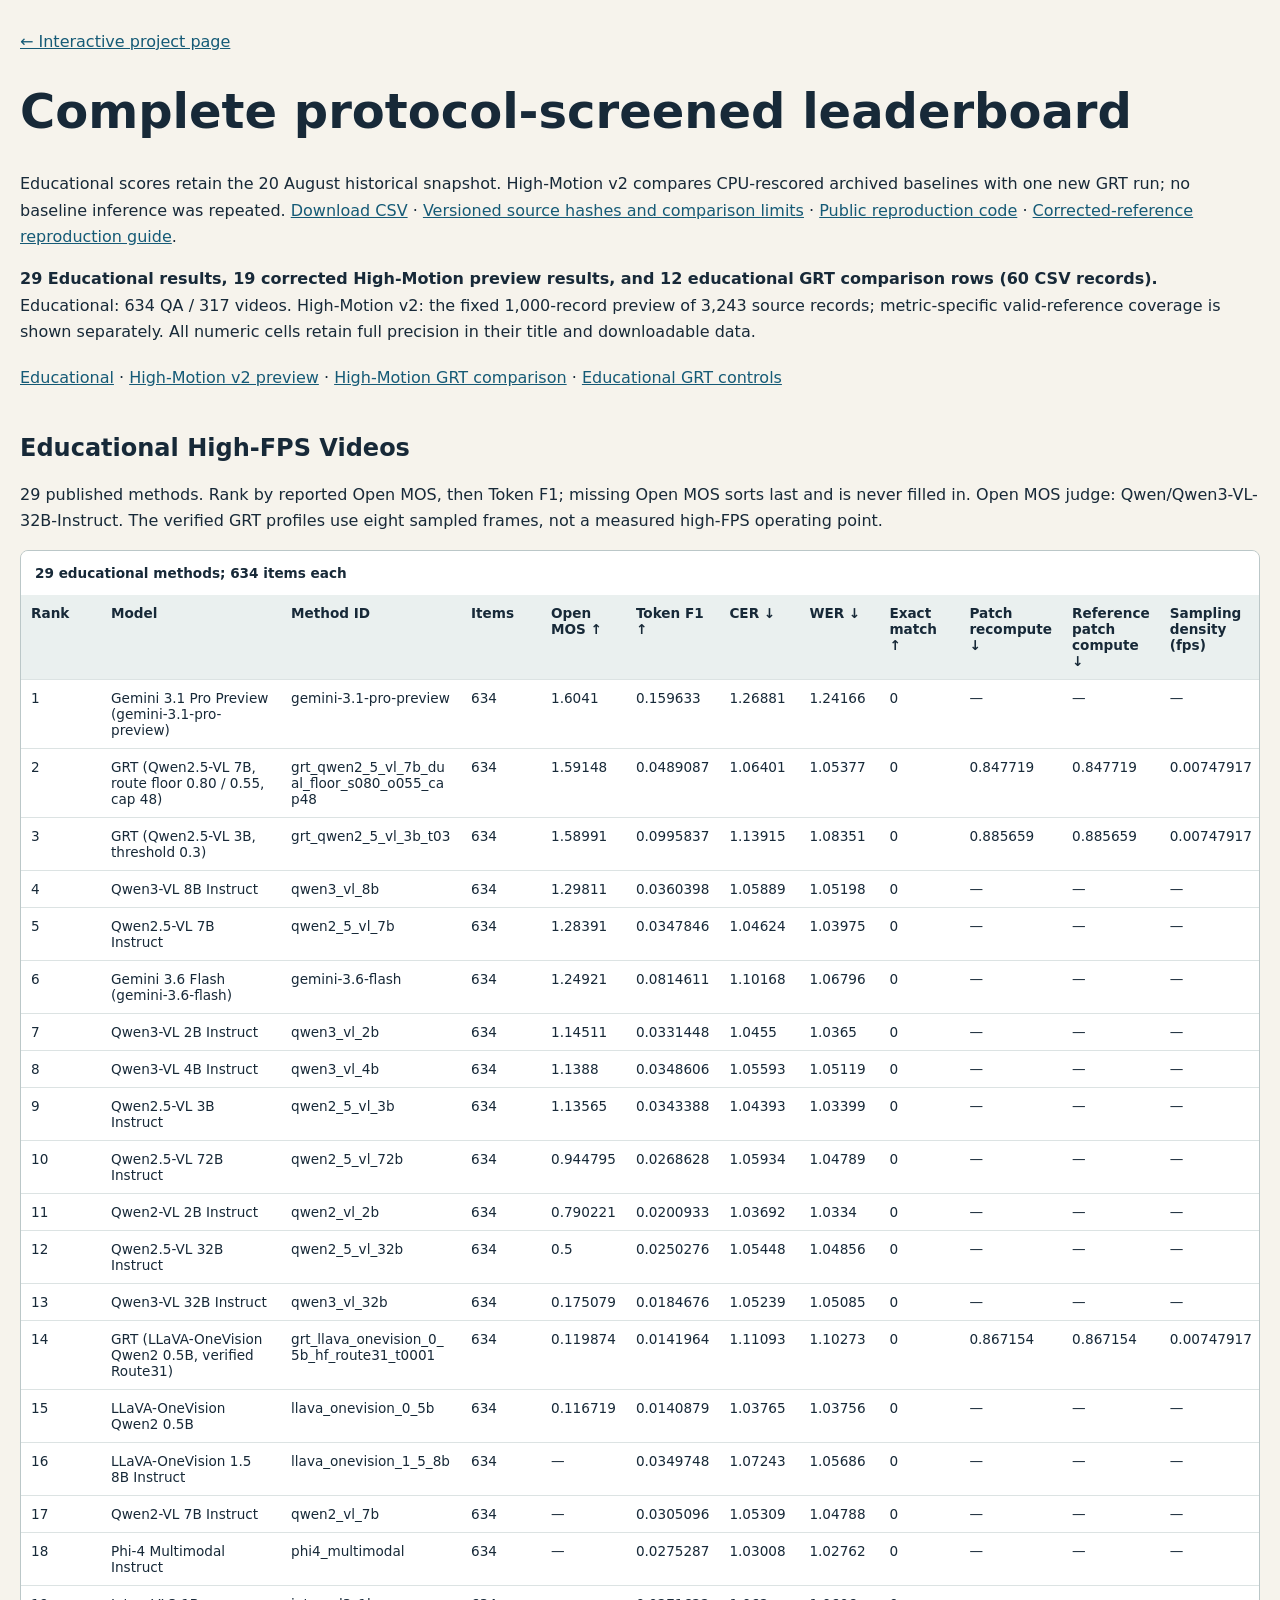
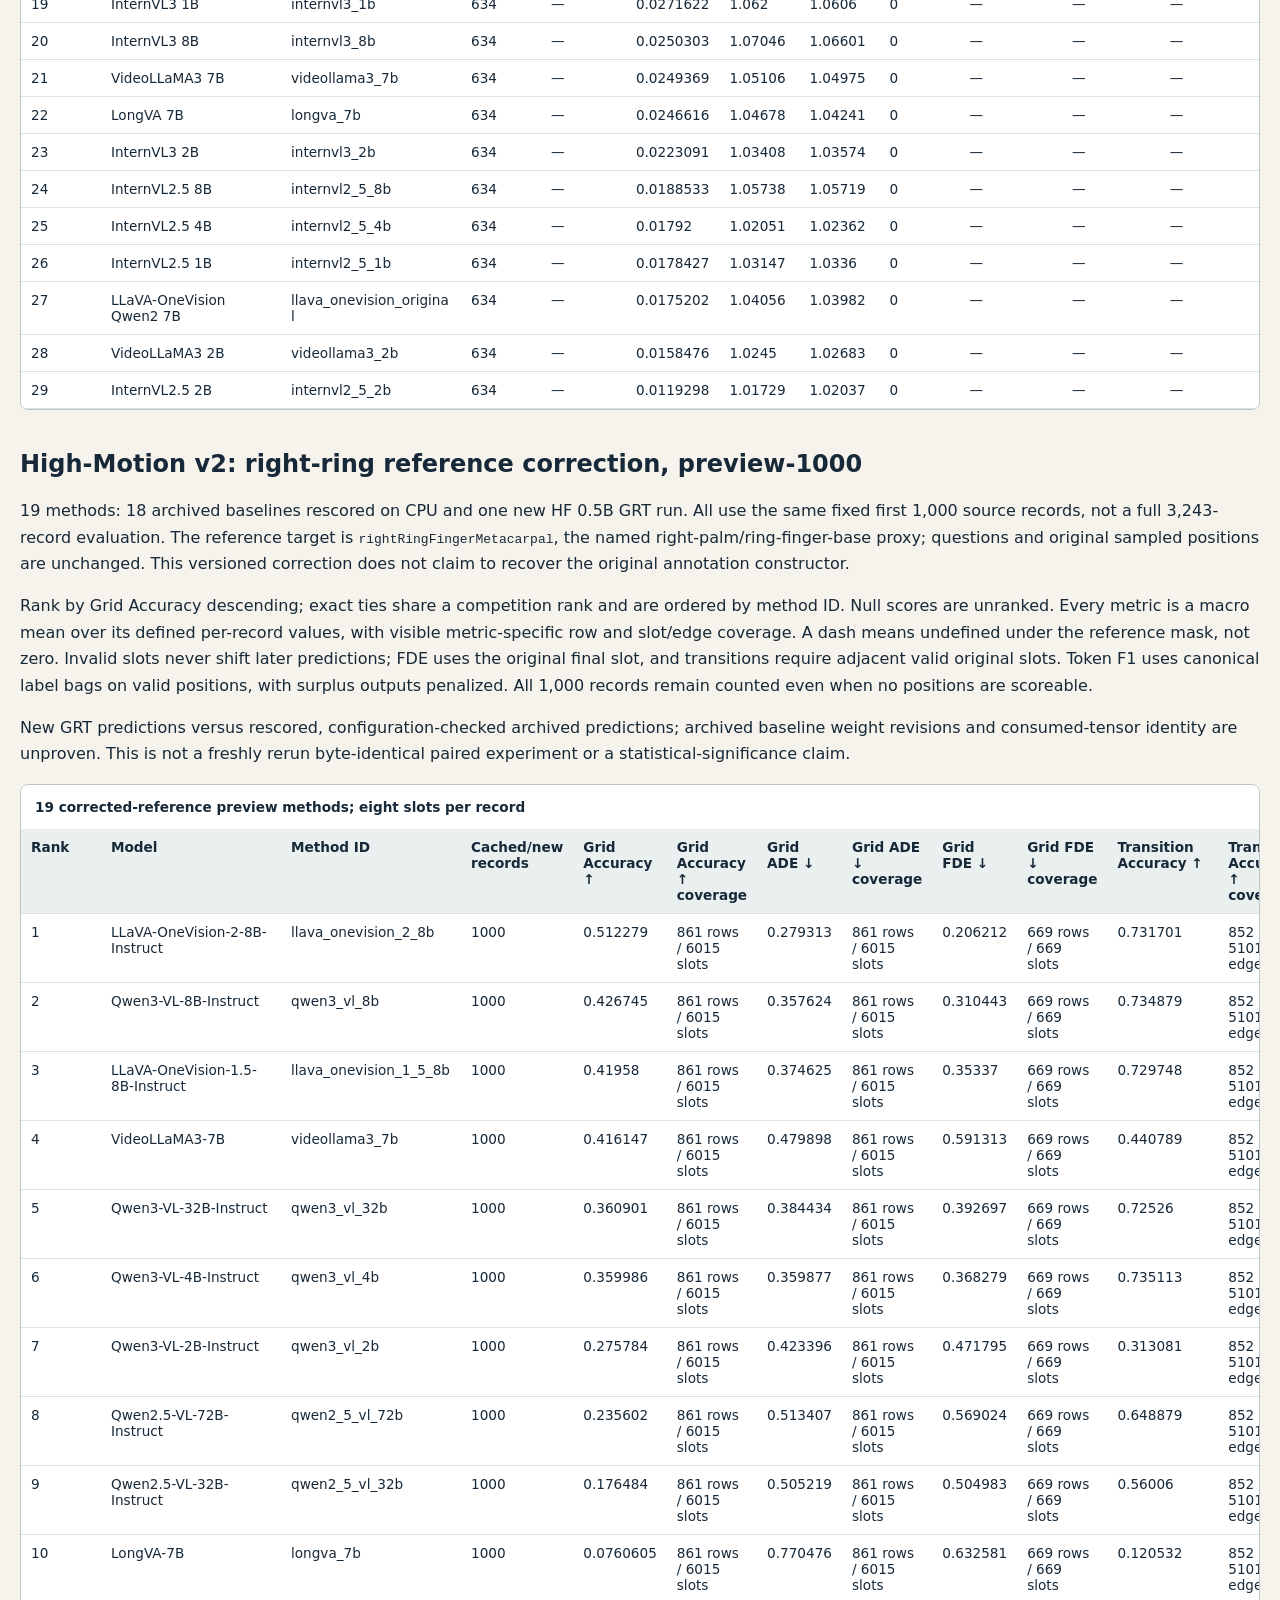
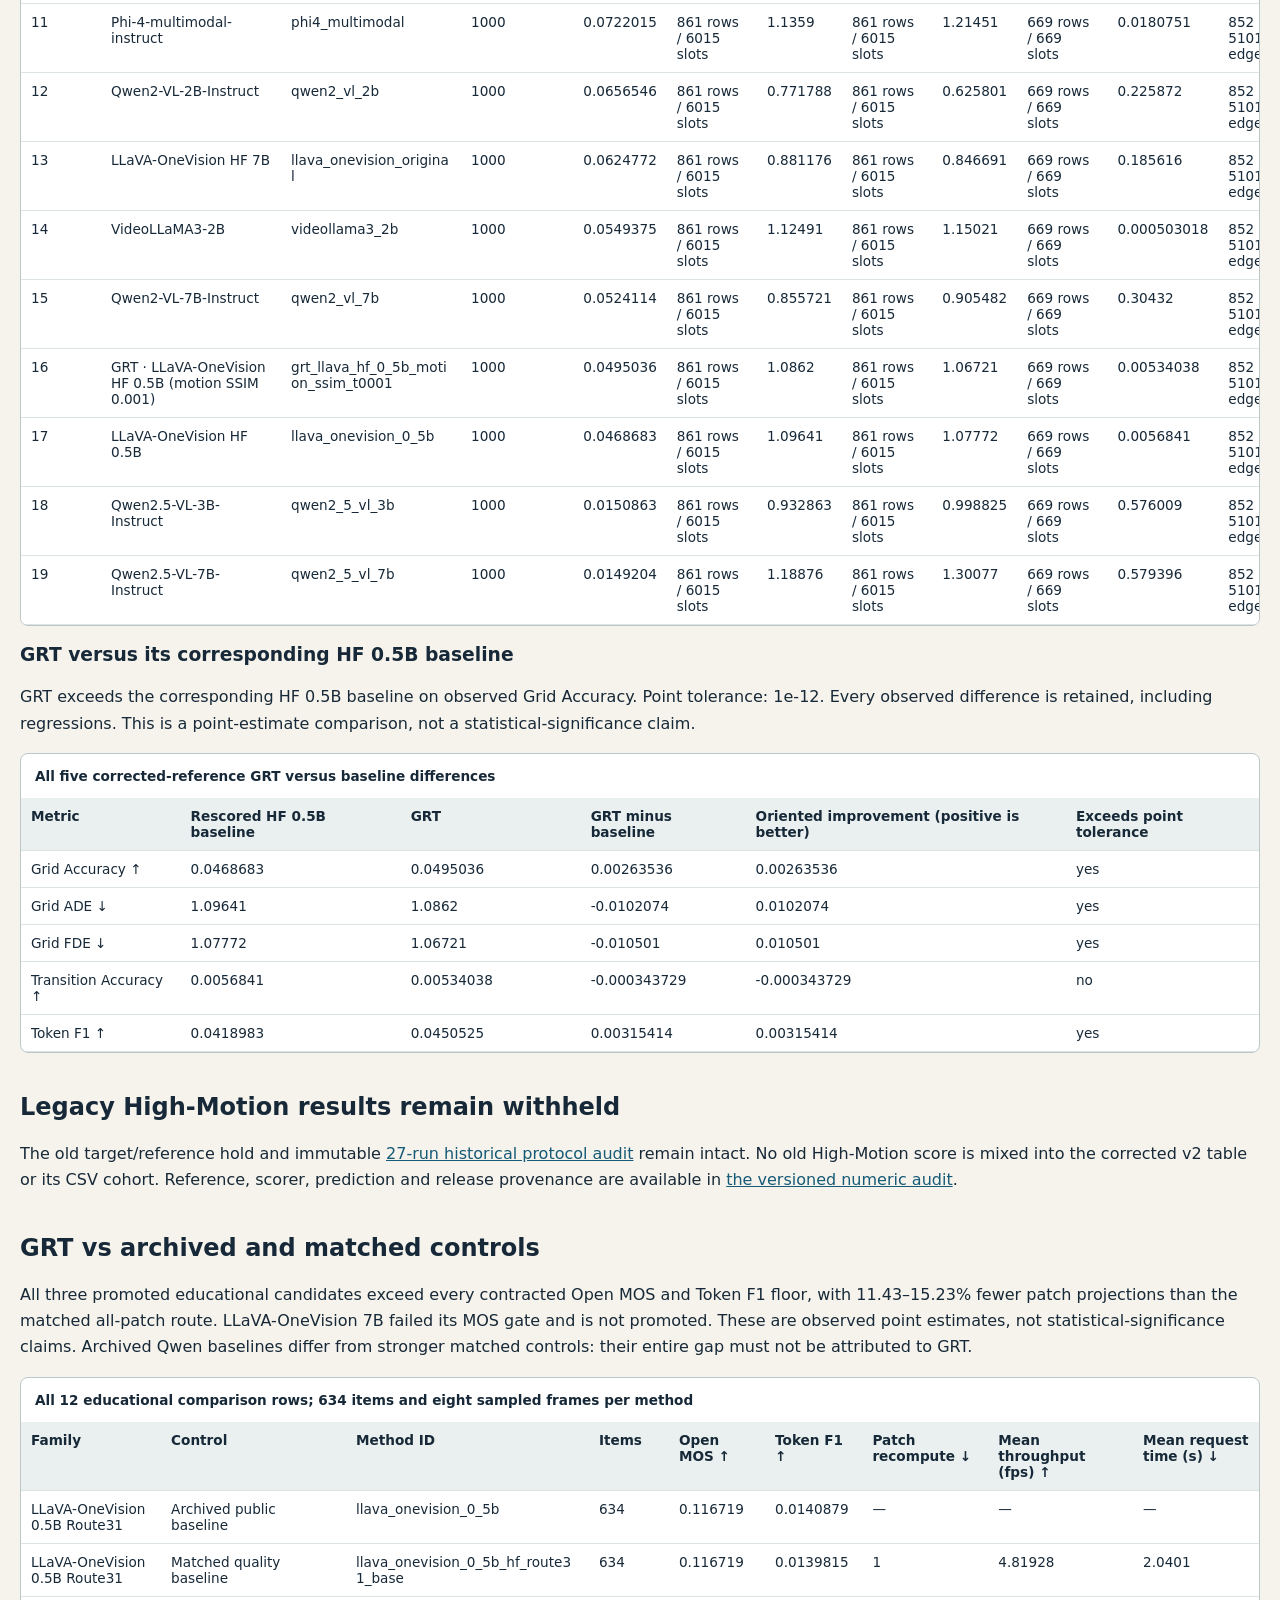
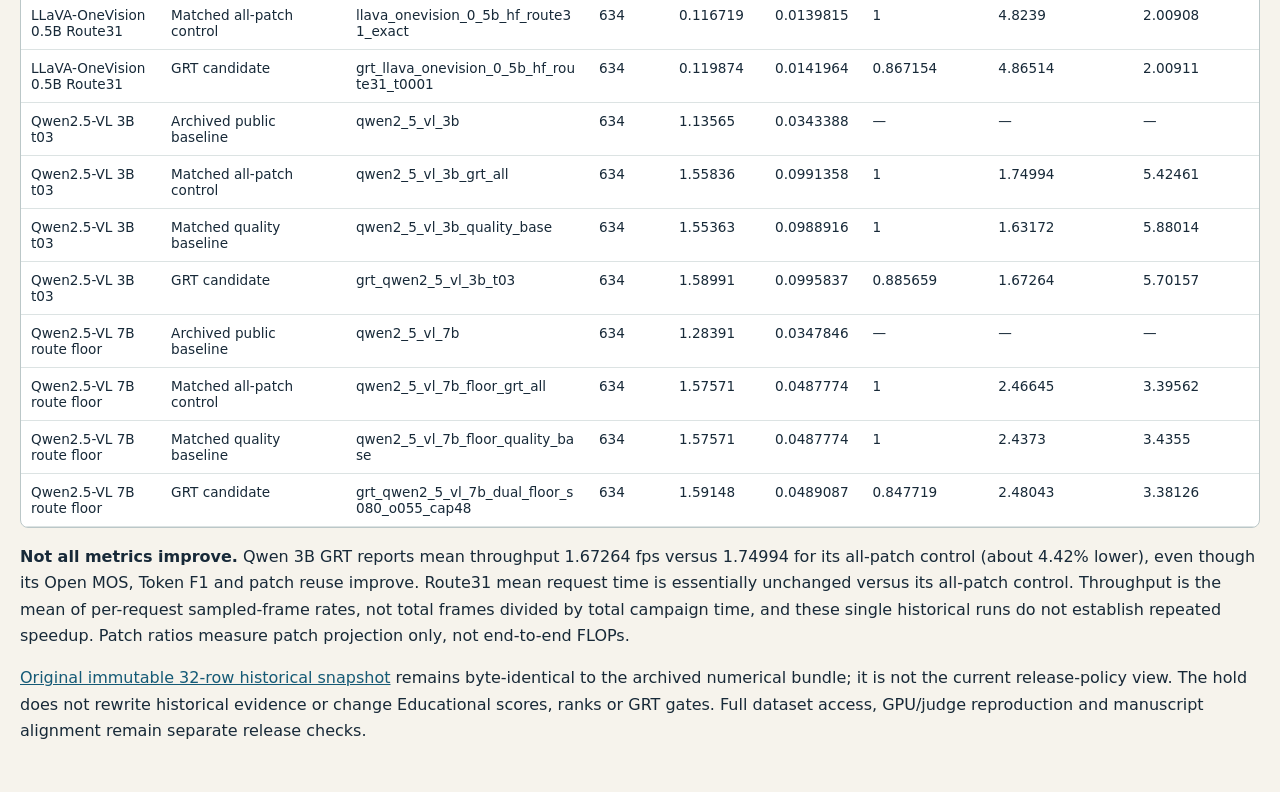
==== commit 432bccf9: "Publish verified High-Motion v2 leaderboard and 0.5B GRT comparison" ====
--- a/leaderboard.html
+++ b/leaderboard.html
@@ -9,9 +9,9 @@
 td:nth-child(2),td:nth-child(3){overflow-wrap:anywhere;min-width:180px}
 @media(max-width:600px){main{padding:20px 12px}th,td{padding:8px}}</style></head><body><main class="section-shell audit-page">
 <a href="https://www.zhanghaichao.xyz/DenseVideoUnderstand/#leaderboard">← Interactive project page</a><h1>Complete protocol-screened leaderboard</h1>
-<p>Audit and release hold: 14 September 2026. Educational scores retain the 20 August snapshot. These are historical artifacts, not a fresh GPU rerun. <a href="data/leaderboard-complete.csv?v=20260914-target-hold">Download CSV</a> · <a href="data/public-audit.json?v=20260914-target-hold">Source hashes and release status</a> · <a href="https://github.com/Hai-chao-Zhang/DenseVideoUnderstand/tree/release/dive-bench-minimal">Public reproduction code</a>.</p>
-<p><strong>29 Educational results, plus 12 educational GRT comparison rows (41 CSV records). No High-Motion results are currently released.</strong> Educational: 634 QA / 317 videos. A dash means unreported, not zero. All numeric cells retain full precision in their title and downloadable data.</p>
-<nav aria-label="Tables and release status"><a href="#educational">Educational</a> · <a href="#highmotion-aligned">High-Motion release hold</a> · <a href="#grt-controls">GRT vs all controls</a></nav>
+<p>Educational scores retain the 20 August historical snapshot. High-Motion v2 compares CPU-rescored archived baselines with one new GRT run; no baseline inference was repeated. <a href="data/leaderboard-complete.csv?v=hm-v2-1f64ff54ec8eb09d">Download CSV</a> · <a href="data/public-audit.json?v=hm-v2-1f64ff54ec8eb09d">Versioned source hashes and comparison limits</a> · <a href="https://github.com/Hai-chao-Zhang/DenseVideoUnderstand/tree/fix/highmotion-target-v2">Public reproduction code</a> · <a href="https://github.com/Hai-chao-Zhang/DenseVideoUnderstand/blob/fix/highmotion-target-v2/docs/HIGHMOTION_V2_REPRODUCTION.md">Corrected-reference reproduction guide</a>.</p>
+<p><strong>29 Educational results, 19 corrected High-Motion preview results, and 12 educational GRT comparison rows (60 CSV records).</strong> Educational: 634 QA / 317 videos. High-Motion v2: the fixed 1,000-record preview of 3,243 source records; metric-specific valid-reference coverage is shown separately. All numeric cells retain full precision in their title and downloadable data.</p>
+<nav aria-label="Tables and release status"><a href="#educational">Educational</a> · <a href="#highmotion-v2">High-Motion v2 preview</a> · <a href="#highmotion-v2-comparison">High-Motion GRT comparison</a> · <a href="#grt-controls">Educational GRT controls</a></nav>
 <h2 id="educational">Educational High-FPS Videos</h2><p>29 published methods. Rank by reported Open MOS, then Token F1; missing Open MOS sorts last and is never filled in. Open MOS judge: Qwen/Qwen3-VL-32B-Instruct. The verified GRT profiles use eight sampled frames, not a measured high-FPS operating point.</p>
 <div class="table-scroll" role="region" tabindex="0" aria-label="29 educational methods; 634 items each"><table><caption>29 educational methods; 634 items each</caption><thead><tr><th scope="col">Rank</th><th scope="col">Model</th><th scope="col">Method ID</th><th scope="col">Items</th><th scope="col">Open MOS ↑</th><th scope="col">Token F1 ↑</th><th scope="col">CER ↓</th><th scope="col">WER ↓</th><th scope="col">Exact match ↑</th><th scope="col">Patch recompute ↓</th><th scope="col">Reference patch compute ↓</th><th scope="col">Sampling density (fps)</th><th scope="col">Mean throughput (fps) ↑</th><th scope="col">Source</th></tr></thead><tbody><tr><td>1</td><td>Gemini 3.1 Pro Preview (gemini-3.1-pro-preview)</td><td>gemini-3.1-pro-preview</td><td>634</td><td title="1.6041">1.6041</td><td title="0.15963300061702457">0.159633</td><td title="1.26881212090543">1.26881</td><td title="1.2416608170285448">1.24166</td><td>0</td><td title="Not reported">—</td><td title="Not reported">—</td><td title="Not reported">—</td><td title="Not reported">—</td><td>gemini</td></tr>
 <tr><td>2</td><td>GRT (Qwen2.5-VL 7B, route floor 0.80 / 0.55, cap 48)</td><td>grt_qwen2_5_vl_7b_dual_floor_s080_o055_cap48</td><td>634</td><td title="1.59148">1.59148</td><td title="0.048908690353566486">0.0489087</td><td title="1.0640139878469996">1.06401</td><td title="1.0537656572630532">1.05377</td><td>0</td><td title="0.8477193716603361">0.847719</td><td title="0.8477193716603361">0.847719</td><td title="0.007479167192429035">0.00747917</td><td title="2.4804290173501595">2.48043</td><td>open</td></tr>
@@ -42,8 +42,36 @@
 <tr><td>27</td><td>LLaVA-OneVision Qwen2 7B</td><td>llava_onevision_original</td><td>634</td><td title="Not reported">—</td><td title="0.01752016317982999">0.0175202</td><td title="1.0405626588277064">1.04056</td><td title="1.039818796076794">1.03982</td><td>0</td><td title="Not reported">—</td><td title="Not reported">—</td><td title="Not reported">—</td><td title="Not reported">—</td><td>open</td></tr>
 <tr><td>28</td><td>VideoLLaMA3 2B</td><td>videollama3_2b</td><td>634</td><td title="Not reported">—</td><td title="0.01584763764836983">0.0158476</td><td title="1.0244956136416596">1.0245</td><td title="1.0268283128884375">1.02683</td><td>0</td><td title="Not reported">—</td><td title="Not reported">—</td><td title="Not reported">—</td><td title="Not reported">—</td><td>open</td></tr>
 <tr><td>29</td><td>InternVL2.5 2B</td><td>internvl2_5_2b</td><td>634</td><td title="Not reported">—</td><td title="0.011929782390987282">0.0119298</td><td title="1.0172852136789552">1.01729</td><td title="1.0203659095386695">1.02037</td><td>0</td><td title="Not reported">—</td><td title="Not reported">—</td><td title="Not reported">—</td><td title="Not reported">—</td><td>open</td></tr></tbody></table></div>
-<h2 id="highmotion-aligned">High-Motion High-FPS Videos: target/reference consistency audit</h2><p>2026-09-14 target/reference consistency hold: an initial bounded check of four canonical construction references found stored trajectories matching a left-index joint projection while the task asks for a right-hand target. Constructor/target consistency requires review; this is not a finding about all 3,243 items or GRT performance. All High-Motion results are withheld, including previously protocol-screened archive candidates.</p>
-<p>There is no ranked or unranked High-Motion results table, and no High-Motion CSV entry. The immutable <a href="data/highmotion-audit.json">historical 27-run protocol audit</a> still verifies 18 archived protocol-screened candidates; those historical eligibility flags are not current release permission. Matching saved prompts, target labels and recomputed scores does not establish that the reference trajectory follows the body part requested by the question.</p>
+<h2 id="highmotion-v2">High-Motion v2: right-ring reference correction, preview-1000</h2>
+<p>19 methods: 18 archived baselines rescored on CPU and one new HF 0.5B GRT run. All use the same fixed first 1,000 source records, not a full 3,243-record evaluation. The reference target is <code>rightRingFingerMetacarpal</code>, the named right-palm/ring-finger-base proxy; questions and original sampled positions are unchanged. This versioned correction does not claim to recover the original annotation constructor.</p>
+<p>Rank by Grid Accuracy descending; exact ties share a competition rank and are ordered by method ID. Null scores are unranked. Every metric is a macro mean over its defined per-record values, with visible metric-specific row and slot/edge coverage. A dash means undefined under the reference mask, not zero. Invalid slots never shift later predictions; FDE uses the original final slot, and transitions require adjacent valid original slots. Token F1 uses canonical label bags on valid positions, with surplus outputs penalized. All 1,000 records remain counted even when no positions are scoreable.</p>
+<p>New GRT predictions versus rescored, configuration-checked archived predictions; archived baseline weight revisions and consumed-tensor identity are unproven. This is not a freshly rerun byte-identical paired experiment or a statistical-significance claim.</p>
+<div class="table-scroll" role="region" tabindex="0" aria-label="19 corrected-reference preview methods; eight slots per record"><table><caption>19 corrected-reference preview methods; eight slots per record</caption><thead><tr><th scope="col">Rank</th><th scope="col">Model</th><th scope="col">Method ID</th><th scope="col">Cached/new records</th><th scope="col">Grid Accuracy ↑</th><th scope="col">Grid Accuracy ↑ coverage</th><th scope="col">Grid ADE ↓</th><th scope="col">Grid ADE ↓ coverage</th><th scope="col">Grid FDE ↓</th><th scope="col">Grid FDE ↓ coverage</th><th scope="col">Transition Accuracy ↑</th><th scope="col">Transition Accuracy ↑ coverage</th><th scope="col">Token F1 ↑</th><th scope="col">Token F1 ↑ coverage</th><th scope="col">Prediction provenance</th></tr></thead><tbody><tr><td>1</td><td>LLaVA-OneVision-2-8B-Instruct</td><td>llava_onevision_2_8b</td><td>1000</td><td title="0.5122794646313811">0.512279</td><td>861 rows / 6015 slots</td><td title="0.2793131578105655">0.279313</td><td>861 rows / 6015 slots</td><td title="0.20621202409972453">0.206212</td><td>669 rows / 669 slots</td><td title="0.7317013190252626">0.731701</td><td>852 rows / 5101 edges</td><td title="0.5133925114761352">0.513393</td><td>861 rows / 6015 slots</td><td>archived_baseline</td></tr>
+<tr><td>2</td><td>Qwen3-VL-8B-Instruct</td><td>qwen3_vl_8b</td><td>1000</td><td title="0.4267449256125214">0.426745</td><td>861 rows / 6015 slots</td><td title="0.35762433612275757">0.357624</td><td>861 rows / 6015 slots</td><td title="0.31044310394904157">0.310443</td><td>669 rows / 669 slots</td><td title="0.7348787167449139">0.734879</td><td>852 rows / 5101 edges</td><td title="0.4269384989768265">0.426938</td><td>861 rows / 6015 slots</td><td>archived_baseline</td></tr>
+<tr><td>3</td><td>LLaVA-OneVision-1.5-8B-Instruct</td><td>llava_onevision_1_5_8b</td><td>1000</td><td title="0.419579945799458">0.41958</td><td>861 rows / 6015 slots</td><td title="0.37462538425672026">0.374625</td><td>861 rows / 6015 slots</td><td title="0.3533699544676195">0.35337</td><td>669 rows / 669 slots</td><td title="0.7297479320366643">0.729748</td><td>852 rows / 5101 edges</td><td title="0.419579945799458">0.41958</td><td>861 rows / 6015 slots</td><td>archived_baseline</td></tr>
+<tr><td>4</td><td>VideoLLaMA3-7B</td><td>videollama3_7b</td><td>1000</td><td title="0.41614678391681875">0.416147</td><td>861 rows / 6015 slots</td><td title="0.4798981741491428">0.479898</td><td>861 rows / 6015 slots</td><td title="0.5913126509138094">0.591313</td><td>669 rows / 669 slots</td><td title="0.44078917952157387">0.440789</td><td>852 rows / 5101 edges</td><td title="0.46276754604280734">0.462768</td><td>861 rows / 6015 slots</td><td>archived_baseline</td></tr>
+<tr><td>5</td><td>Qwen3-VL-32B-Instruct</td><td>qwen3_vl_32b</td><td>1000</td><td title="0.36090094574415127">0.360901</td><td>861 rows / 6015 slots</td><td title="0.3844343216333489">0.384434</td><td>861 rows / 6015 slots</td><td title="0.3926969349119925">0.392697</td><td>669 rows / 669 slots</td><td title="0.7252598926894701">0.72526</td><td>852 rows / 5101 edges</td><td title="0.36374923953321164">0.363749</td><td>861 rows / 6015 slots</td><td>archived_baseline</td></tr>
+<tr><td>6</td><td>Qwen3-VL-4B-Instruct</td><td>qwen3_vl_4b</td><td>1000</td><td title="0.3599856202643659">0.359986</td><td>861 rows / 6015 slots</td><td title="0.3598769095483688">0.359877</td><td>861 rows / 6015 slots</td><td title="0.3682792596372705">0.368279</td><td>669 rows / 669 slots</td><td title="0.7351134585289516">0.735113</td><td>852 rows / 5101 edges</td><td title="0.3599856202643659">0.359986</td><td>861 rows / 6015 slots</td><td>archived_baseline</td></tr>
+<tr><td>7</td><td>Qwen3-VL-2B-Instruct</td><td>qwen3_vl_2b</td><td>1000</td><td title="0.27578397212543554">0.275784</td><td>861 rows / 6015 slots</td><td title="0.4233958064752732">0.423396</td><td>861 rows / 6015 slots</td><td title="0.47179470451587696">0.471795</td><td>669 rows / 669 slots</td><td title="0.31308126536999775">0.313081</td><td>852 rows / 5101 edges</td><td title="0.3542802338969586">0.35428</td><td>861 rows / 6015 slots</td><td>archived_baseline</td></tr>
+<tr><td>8</td><td>Qwen2.5-VL-72B-Instruct</td><td>qwen2_5_vl_72b</td><td>1000</td><td title="0.23560228969636635">0.235602</td><td>861 rows / 6015 slots</td><td title="0.5134065622303455">0.513407</td><td>861 rows / 6015 slots</td><td title="0.569023919883263">0.569024</td><td>669 rows / 669 slots</td><td title="0.6488793874357255">0.648879</td><td>852 rows / 5101 edges</td><td title="0.258947237431558">0.258947</td><td>861 rows / 6015 slots</td><td>archived_baseline</td></tr>
+<tr><td>9</td><td>Qwen2.5-VL-32B-Instruct</td><td>qwen2_5_vl_32b</td><td>1000</td><td title="0.1764836015707096">0.176484</td><td>861 rows / 6015 slots</td><td title="0.5052190496189395">0.505219</td><td>861 rows / 6015 slots</td><td title="0.5049833432756282">0.504983</td><td>669 rows / 669 slots</td><td title="0.5600603621730382">0.56006</td><td>852 rows / 5101 edges</td><td title="0.18960066684036192">0.189601</td><td>861 rows / 6015 slots</td><td>archived_baseline</td></tr>
+<tr><td>10</td><td>LongVA-7B</td><td>longva_7b</td><td>1000</td><td title="0.07606050550301421">0.0760605</td><td>861 rows / 6015 slots</td><td title="0.7704764150355778">0.770476</td><td>861 rows / 6015 slots</td><td title="0.632580567585505">0.632581</td><td>669 rows / 669 slots</td><td title="0.12053152246814218">0.120532</td><td>852 rows / 5101 edges</td><td title="0.15590813561196837">0.155908</td><td>861 rows / 6015 slots</td><td>archived_baseline</td></tr>
+<tr><td>11</td><td>Phi-4-multimodal-instruct</td><td>phi4_multimodal</td><td>1000</td><td title="0.07220148221890382">0.0722015</td><td>861 rows / 6015 slots</td><td title="1.1359008174217458">1.1359</td><td>861 rows / 6015 slots</td><td title="1.214505894513635">1.21451</td><td>669 rows / 669 slots</td><td title="0.01807511737089202">0.0180751</td><td>852 rows / 5101 edges</td><td title="0.11381967421114787">0.11382</td><td>861 rows / 6015 slots</td><td>archived_baseline</td></tr>
+<tr><td>12</td><td>Qwen2-VL-2B-Instruct</td><td>qwen2_vl_2b</td><td>1000</td><td title="0.06565455450472872">0.0656546</td><td>861 rows / 6015 slots</td><td title="0.7717884515471894">0.771788</td><td>861 rows / 6015 slots</td><td title="0.6258014900195608">0.625801</td><td>669 rows / 669 slots</td><td title="0.22587189805499666">0.225872</td><td>852 rows / 5101 edges</td><td title="0.10536671584641144">0.105367</td><td>861 rows / 6015 slots</td><td>archived_baseline</td></tr>
+<tr><td>13</td><td>LLaVA-OneVision HF 7B</td><td>llava_onevision_original</td><td>1000</td><td title="0.062477185996349764">0.0624772</td><td>861 rows / 6015 slots</td><td title="0.8811756407113336">0.881176</td><td>861 rows / 6015 slots</td><td title="0.846690903834584">0.846691</td><td>669 rows / 669 slots</td><td title="0.1856164766376034">0.185616</td><td>852 rows / 5101 edges</td><td title="0.11620433948779921">0.116204</td><td>861 rows / 6015 slots</td><td>archived_baseline</td></tr>
+<tr><td>14</td><td>VideoLLaMA3-2B</td><td>videollama3_2b</td><td>1000</td><td title="0.054937503456667224">0.0549375</td><td>861 rows / 6015 slots</td><td title="1.1249133087519607">1.12491</td><td>861 rows / 6015 slots</td><td title="1.1502064483066452">1.15021</td><td>669 rows / 669 slots</td><td title="0.0005030181086519114">0.000503018</td><td>852 rows / 5101 edges</td><td title="0.11510440949362859">0.115104</td><td>861 rows / 6015 slots</td><td>archived_baseline</td></tr>
+<tr><td>15</td><td>Qwen2-VL-7B-Instruct</td><td>qwen2_vl_7b</td><td>1000</td><td title="0.052411371052486035">0.0524114</td><td>861 rows / 6015 slots</td><td title="0.8557206423942377">0.855721</td><td>861 rows / 6015 slots</td><td title="0.9054822721216692">0.905482</td><td>669 rows / 669 slots</td><td title="0.30432036664431034">0.30432</td><td>852 rows / 5101 edges</td><td title="0.06989795918367347">0.069898</td><td>861 rows / 6015 slots</td><td>archived_baseline</td></tr>
+<tr><td>16</td><td>GRT · LLaVA-OneVision HF 0.5B (motion SSIM 0.001)</td><td>grt_llava_hf_0_5b_motion_ssim_t0001</td><td>1000</td><td title="0.049503622587246277">0.0495036</td><td>861 rows / 6015 slots</td><td title="1.0862032974124285">1.0862</td><td>861 rows / 6015 slots</td><td title="1.067214162928631">1.06721</td><td>669 rows / 669 slots</td><td title="0.00534037558685446">0.00534038</td><td>852 rows / 5101 edges</td><td title="0.045052470607675664">0.0450525</td><td>861 rows / 6015 slots</td><td>new_grt</td></tr>
+<tr><td>17</td><td>LLaVA-OneVision HF 0.5B</td><td>llava_onevision_0_5b</td><td>1000</td><td title="0.04686825949892152">0.0468683</td><td>861 rows / 6015 slots</td><td title="1.0964107152122904">1.09641</td><td>861 rows / 6015 slots</td><td title="1.077715207452239">1.07772</td><td>669 rows / 669 slots</td><td title="0.005684104627766599">0.0056841</td><td>852 rows / 5101 edges</td><td title="0.04189832856152993">0.0418983</td><td>861 rows / 6015 slots</td><td>archived_baseline</td></tr>
+<tr><td>18</td><td>Qwen2.5-VL-3B-Instruct</td><td>qwen2_5_vl_3b</td><td>1000</td><td title="0.015086278413804546">0.0150863</td><td>861 rows / 6015 slots</td><td title="0.932862975056836">0.932863</td><td>861 rows / 6015 slots</td><td title="0.9988247731859704">0.998825</td><td>669 rows / 669 slots</td><td title="0.5760088307623519">0.576009</td><td>852 rows / 5101 edges</td><td title="0.02018693656324318">0.0201869</td><td>861 rows / 6015 slots</td><td>archived_baseline</td></tr>
+<tr><td>19</td><td>Qwen2.5-VL-7B-Instruct</td><td>qwen2_5_vl_7b</td><td>1000</td><td title="0.014920358387257342">0.0149204</td><td>861 rows / 6015 slots</td><td title="1.1887622443182855">1.18876</td><td>861 rows / 6015 slots</td><td title="1.300770002610664">1.30077</td><td>669 rows / 669 slots</td><td title="0.5793958193606081">0.579396</td><td>852 rows / 5101 edges</td><td title="0.013571240015064262">0.0135712</td><td>861 rows / 6015 slots</td><td>archived_baseline</td></tr></tbody></table></div>
+<h3 id="highmotion-v2-comparison">GRT versus its corresponding HF 0.5B baseline</h3><p>GRT exceeds the corresponding HF 0.5B baseline on observed Grid Accuracy. Point tolerance: 1e-12. Every observed difference is retained, including regressions. This is a point-estimate comparison, not a statistical-significance claim.</p>
+<div class="table-scroll" role="region" tabindex="0" aria-label="All five corrected-reference GRT versus baseline differences"><table><caption>All five corrected-reference GRT versus baseline differences</caption><thead><tr><th scope="col">Metric</th><th scope="col">Rescored HF 0.5B baseline</th><th scope="col">GRT</th><th scope="col">GRT minus baseline</th><th scope="col">Oriented improvement (positive is better)</th><th scope="col">Exceeds point tolerance</th></tr></thead><tbody><tr><td>Grid Accuracy ↑</td><td title="0.04686825949892152">0.0468683</td><td title="0.049503622587246277">0.0495036</td><td title="0.002635363088324759">0.00263536</td><td title="0.002635363088324759">0.00263536</td><td>yes</td></tr>
+<tr><td>Grid ADE ↓</td><td title="1.0964107152122904">1.09641</td><td title="1.0862032974124285">1.0862</td><td title="-0.010207417799861895">-0.0102074</td><td title="0.010207417799861895">0.0102074</td><td>yes</td></tr>
+<tr><td>Grid FDE ↓</td><td title="1.077715207452239">1.07772</td><td title="1.067214162928631">1.06721</td><td title="-0.010501044523608005">-0.010501</td><td title="0.010501044523608005">0.010501</td><td>yes</td></tr>
+<tr><td>Transition Accuracy ↑</td><td title="0.005684104627766599">0.0056841</td><td title="0.00534037558685446">0.00534038</td><td title="-0.0003437290409121392">-0.000343729</td><td title="-0.0003437290409121392">-0.000343729</td><td>no</td></tr>
+<tr><td>Token F1 ↑</td><td title="0.04189832856152993">0.0418983</td><td title="0.045052470607675664">0.0450525</td><td title="0.0031541420461457317">0.00315414</td><td title="0.0031541420461457317">0.00315414</td><td>yes</td></tr></tbody></table></div>
+<h2 id="highmotion-aligned">Legacy High-Motion results remain withheld</h2><p>The old target/reference hold and immutable <a href="data/highmotion-audit.json">27-run historical protocol audit</a> remain intact. No old High-Motion score is mixed into the corrected v2 table or its CSV cohort. Reference, scorer, prediction and release provenance are available in <a href="data/public-audit.json?v=hm-v2-1f64ff54ec8eb09d">the versioned numeric audit</a>.</p>
 <h2 id="grt-controls">GRT vs archived and matched controls</h2><p>All three promoted educational candidates exceed every contracted Open MOS and Token F1 floor, with 11.43–15.23% fewer patch projections than the matched all-patch route. LLaVA-OneVision 7B failed its MOS gate and is not promoted. These are observed point estimates, not statistical-significance claims. Archived Qwen baselines differ from stronger matched controls: their entire gap must not be attributed to GRT.</p>
 <div class="table-scroll" role="region" tabindex="0" aria-label="All 12 educational comparison rows; 634 items and eight sampled frames per method"><table><caption>All 12 educational comparison rows; 634 items and eight sampled frames per method</caption><thead><tr><th scope="col">Family</th><th scope="col">Control</th><th scope="col">Method ID</th><th scope="col">Items</th><th scope="col">Open MOS ↑</th><th scope="col">Token F1 ↑</th><th scope="col">Patch recompute ↓</th><th scope="col">Mean throughput (fps) ↑</th><th scope="col">Mean request time (s) ↓</th></tr></thead><tbody><tr><td>LLaVA-OneVision 0.5B Route31</td><td>Archived public baseline</td><td>llava_onevision_0_5b</td><td>634</td><td title="0.1167192429022082">0.116719</td><td title="0.014087875254888587">0.0140879</td><td title="Not reported">—</td><td title="Not reported">—</td><td title="Not reported">—</td></tr>
 <tr><td>LLaVA-OneVision 0.5B Route31</td><td>Matched quality baseline</td><td>llava_onevision_0_5b_hf_route31_base</td><td>634</td><td title="0.1167192429022082">0.116719</td><td title="0.01398149132599728">0.0139815</td><td>1</td><td title="4.819282307570976">4.81928</td><td title="2.040101487381706">2.0401</td></tr>
